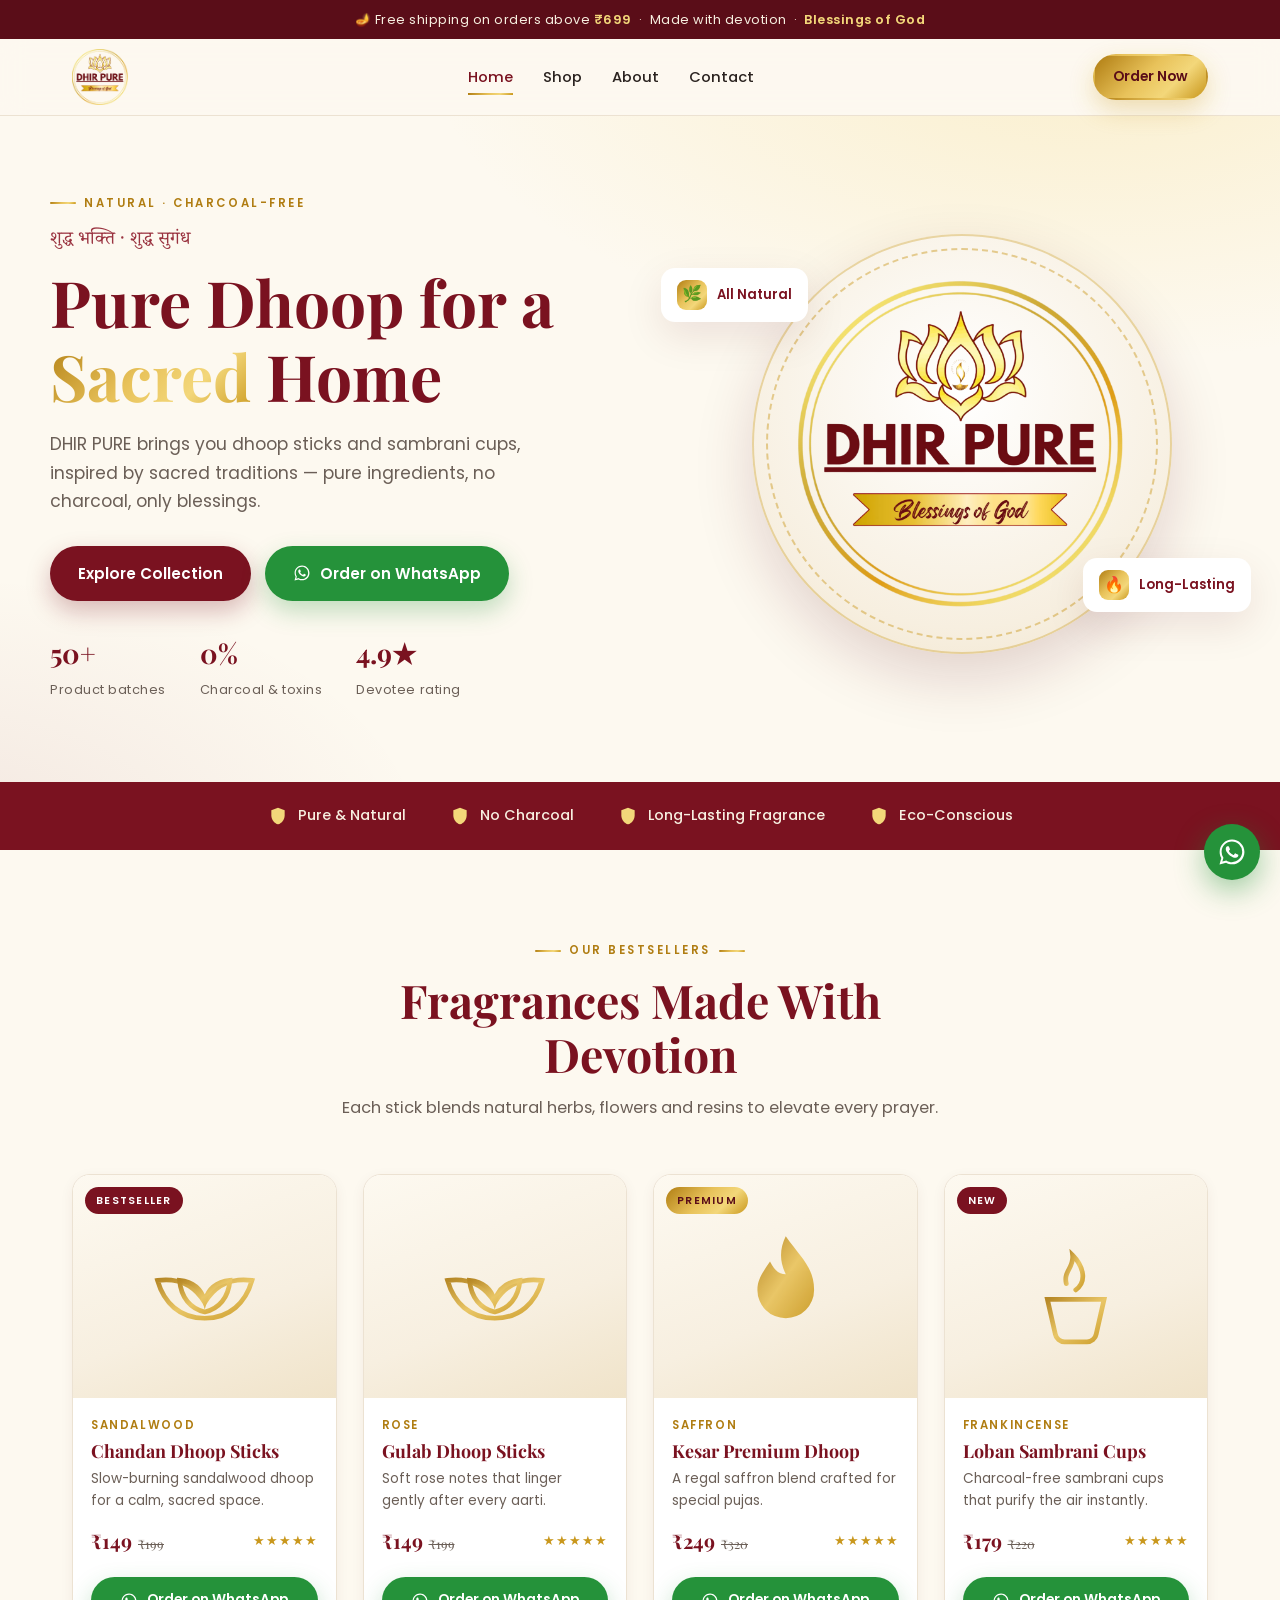
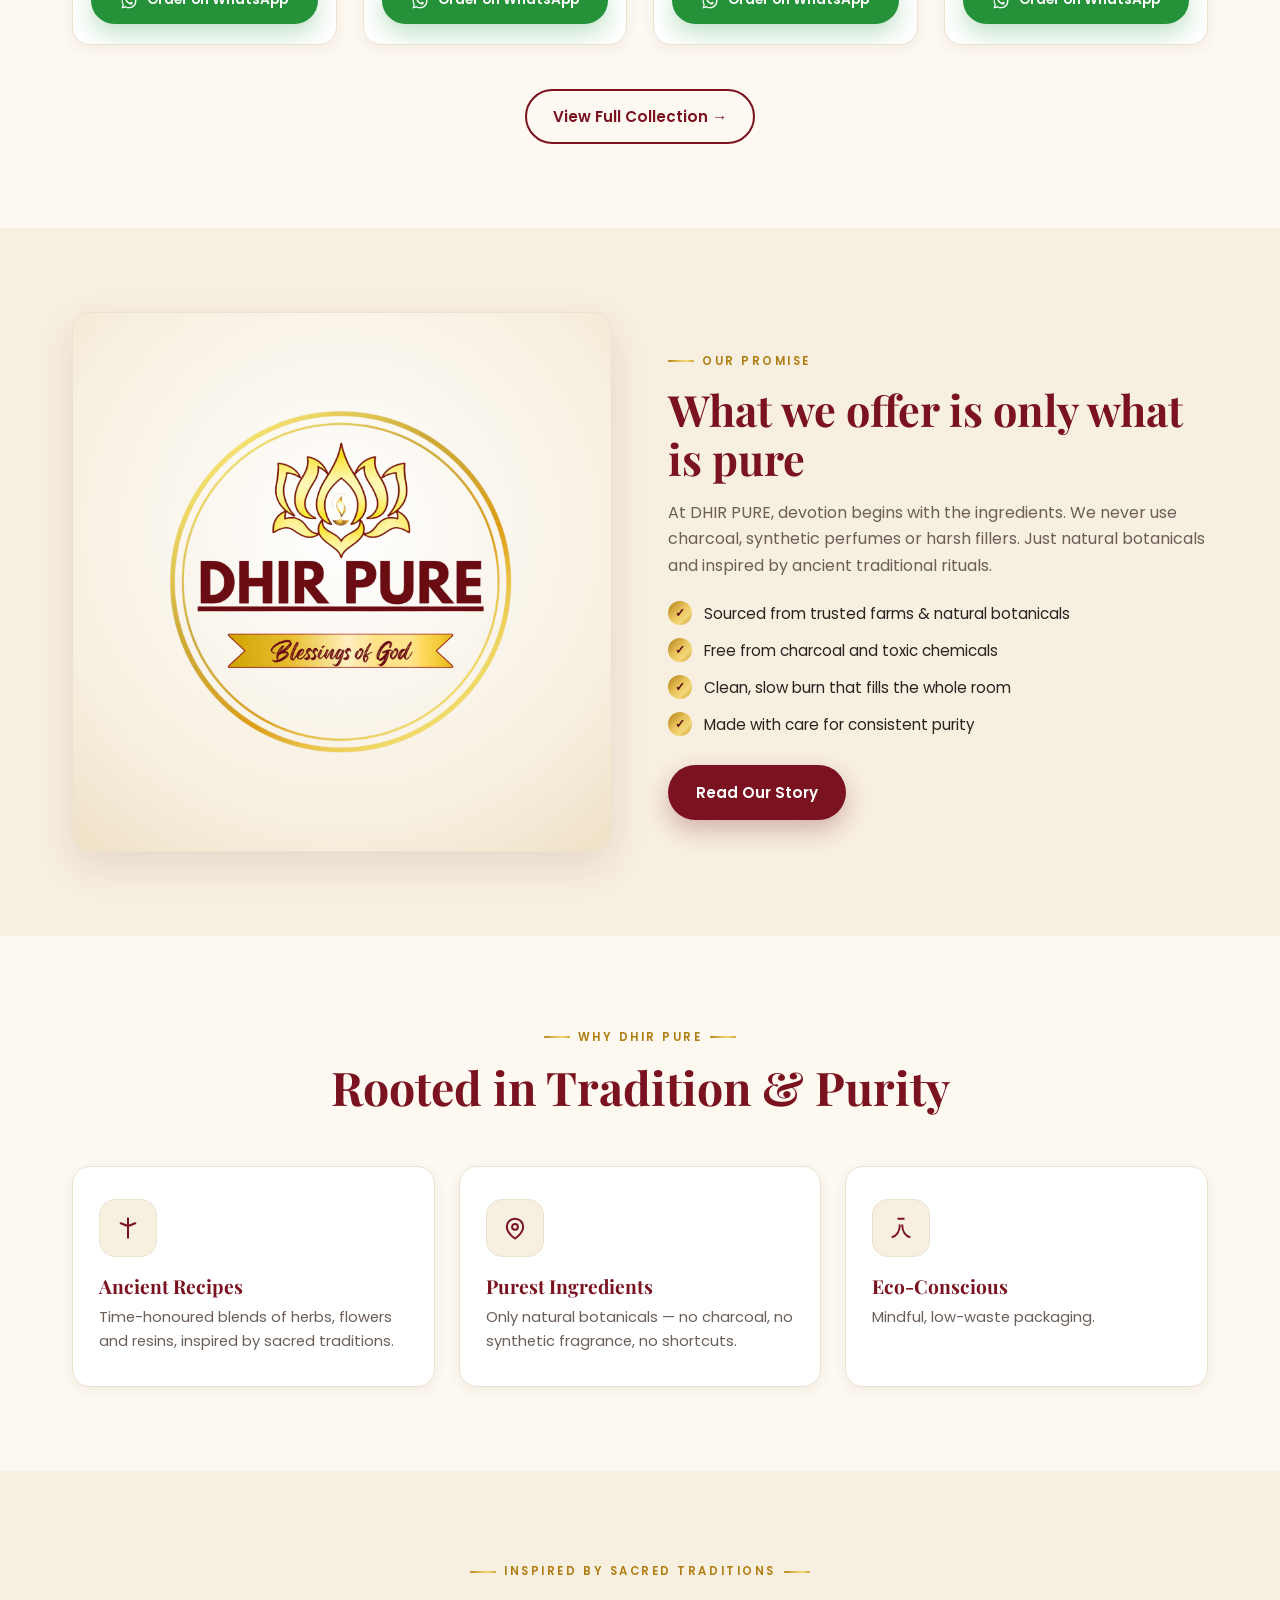
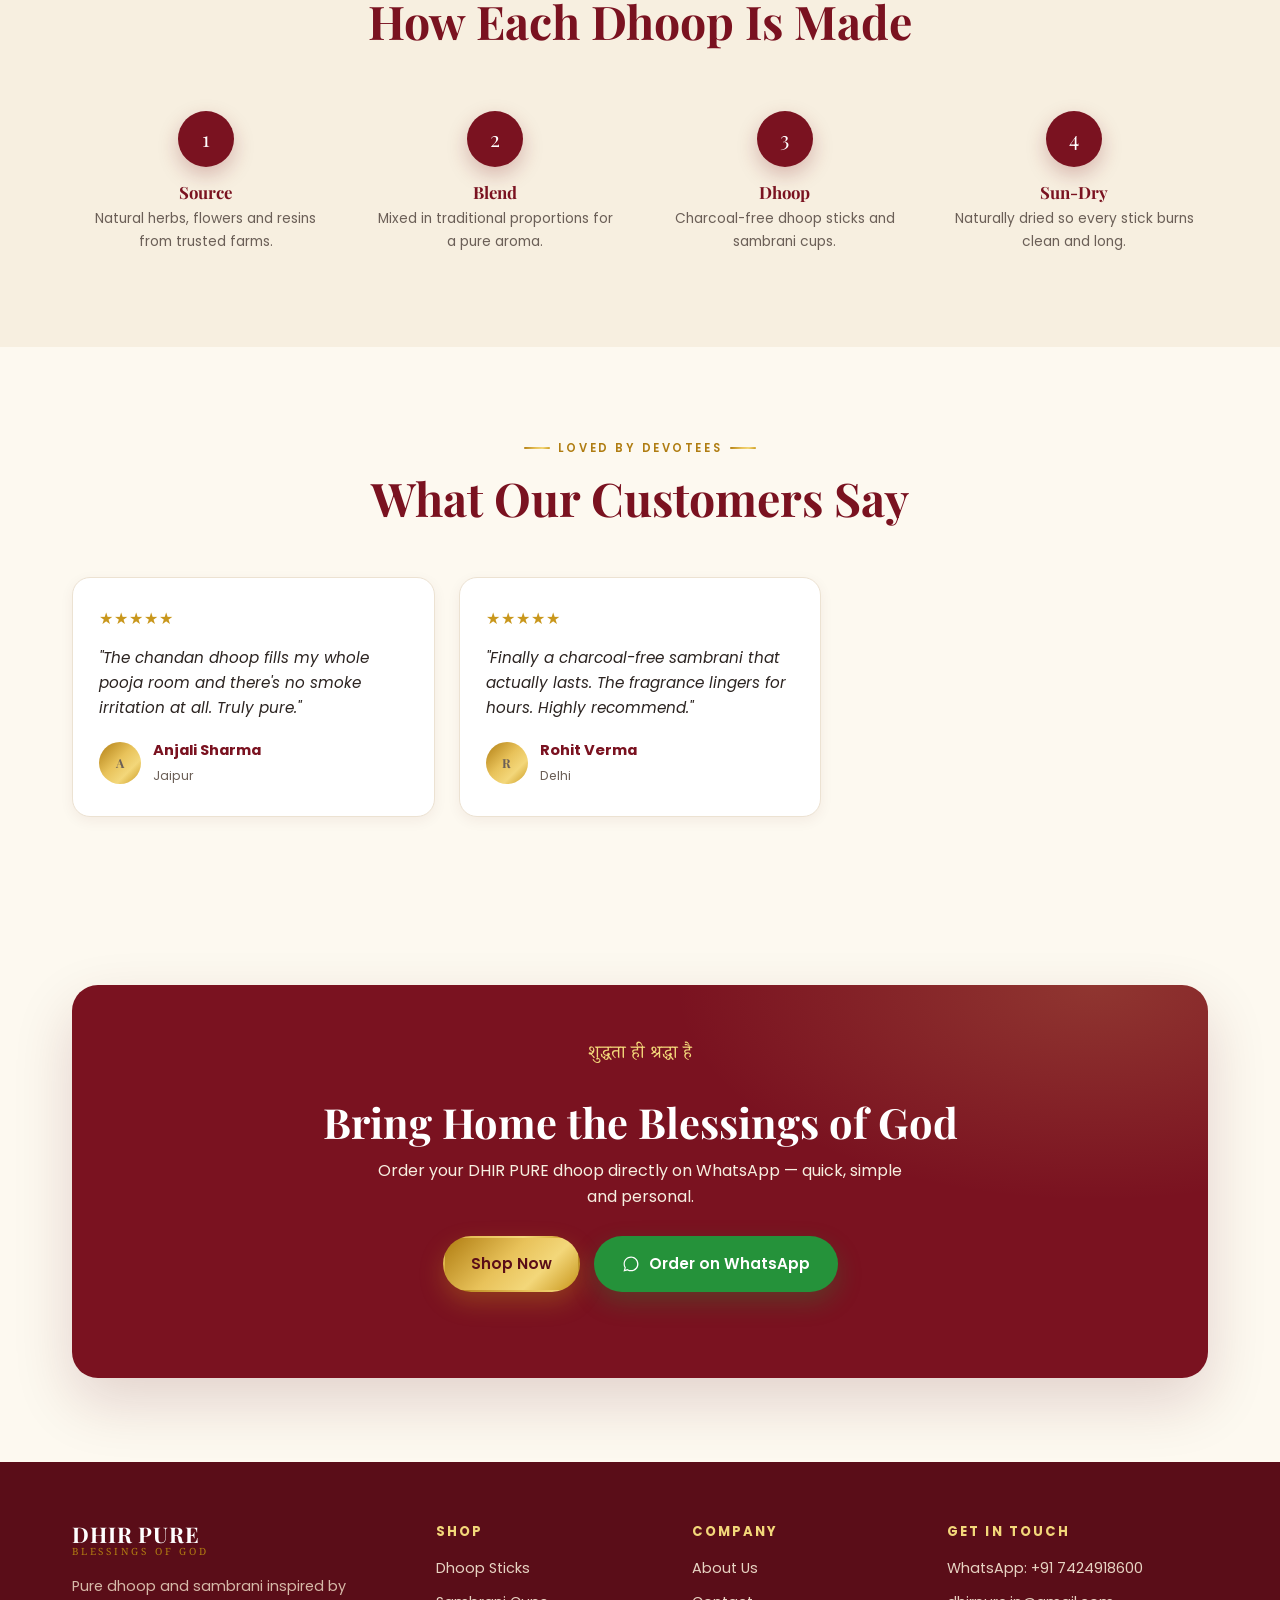
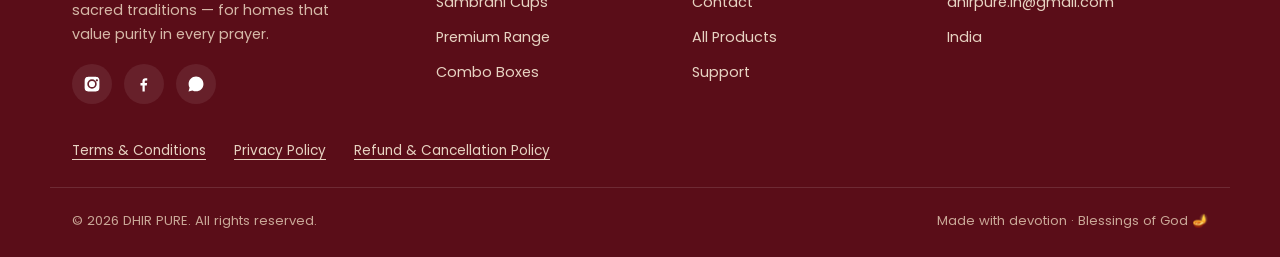
==== index.html @ 8e321389 "Update index.html" ====
<!DOCTYPE html>
<html lang="en">
<head>
  <meta charset="UTF-8" />
  <meta name="viewport" content="width=device-width, initial-scale=1.0" />
  <title>DHIR PURE — Pure Dhoop & Sambrani | Blessings of God</title>
  <meta name="description" content="DHIR PURE offers 100% natural, charcoal-free dhoop sticks and sambrani cups. Inspired by tradition for a pure, sacred fragrance. Blessings of God." />
  <meta property="og:title" content="DHIR PURE — Blessings of God" />
  <meta property="og:description" content="Pure dhoop & sambrani, inspired by tradition." />
  <meta property="og:type" content="website" />
  <link rel="icon" href="assets/logo.png" />
  <link rel="preconnect" href="https://fonts.googleapis.com" />
  <link rel="preconnect" href="https://fonts.gstatic.com" crossorigin />
  <link href="https://fonts.googleapis.com/css2?family=Playfair+Display:wght@500;600;700&family=Poppins:wght@300;400;500;600&family=Noto+Serif+Devanagari:wght@500;600&display=swap" rel="stylesheet" />
  <link rel="stylesheet" href="styles.css" />
</head>
<body>

  <!-- Announcement -->
  <div class="topbar">🪔 Free shipping on orders above <strong>₹699</strong> &nbsp;·&nbsp; Made with devotion &nbsp;·&nbsp; <strong>Blessings of God</strong></div>

  <!-- Header -->
  <header class="header">
    <div class="container nav">
      <a class="brand" href="index.html" aria-label="DHIR PURE home">
        <img class="brand-logo" src="assets/logo.png" alt="DHIR PURE — Blessings of God" />
      </a>
      <nav class="nav-links" aria-label="Primary">
        <a href="index.html" class="active">Home</a>
        <a href="shop.html">Shop</a>
        <a href="about.html">About</a>
        <a href="contact.html">Contact</a>
      </nav>
      <div class="nav-cta">
        <a class="btn btn-gold btn-sm btn-text" data-wa="Namaste DHIR PURE 🙏, I'd like to place an order.">Order Now</a>
        <button class="nav-toggle" aria-label="Menu"><span></span><span></span><span></span></button>
      </div>
    </div>
  </header>

  <!-- Hero -->
  <section class="hero">
    <div class="container hero-grid">
      <div class="hero-copy">
        <span class="eyebrow">Natural · Charcoal-Free</span>
        <p class="hero-sanskrit">शुद्ध भक्ति · शुद्ध सुगंध</p>
        <h1>Pure Dhoop for a <span class="gold">Sacred</span> Home</h1>
        <p class="lead">DHIR PURE brings you dhoop sticks and sambrani cups, inspired by sacred traditions — pure ingredients, no charcoal, only blessings.</p>
        <div class="hero-actions">
          <a class="btn btn-primary" href="shop.html">Explore Collection</a>
          <a class="btn btn-wa" data-wa="Namaste DHIR PURE 🙏, I'd like to place an order.">
            <svg class="wa-ico" viewBox="0 0 24 24"><path d="M12.04 2C6.58 2 2.13 6.45 2.13 11.91c0 1.75.46 3.45 1.32 4.95L2 22l5.25-1.38c1.45.79 3.08 1.21 4.79 1.21 5.46 0 9.91-4.45 9.91-9.91C21.95 6.45 17.5 2 12.04 2zm0 18.13c-1.52 0-3.01-.41-4.3-1.18l-.31-.18-3.12.82.83-3.04-.2-.31a8.2 8.2 0 0 1-1.26-4.36c0-4.54 3.7-8.23 8.25-8.23 2.2 0 4.27.86 5.82 2.42a8.18 8.18 0 0 1 2.41 5.82c0 4.54-3.7 8.24-8.24 8.24zm4.52-6.16c-.25-.12-1.47-.72-1.69-.81-.23-.08-.39-.12-.56.12-.16.25-.64.81-.78.97-.14.17-.29.19-.54.06-.25-.12-1.05-.39-1.99-1.23-.74-.66-1.23-1.47-1.38-1.72-.14-.25-.02-.38.11-.5.11-.11.25-.29.37-.43.12-.14.16-.25.25-.41.08-.17.04-.31-.02-.43-.06-.12-.56-1.34-.76-1.84-.2-.48-.41-.42-.56-.43h-.48c-.17 0-.43.06-.66.31-.23.25-.86.85-.86 2.07 0 1.22.89 2.4 1.01 2.57.12.17 1.75 2.67 4.23 3.74.59.26 1.05.41 1.41.52.59.19 1.13.16 1.56.1.48-.07 1.47-.6 1.68-1.18.21-.58.21-1.07.14-1.18-.06-.1-.22-.16-.47-.28z"/></svg>
            Order on WhatsApp
          </a>
        </div>
        <div class="hero-stats">
          <div class="stat"><b>50+</b><span>Product batches</span></div>
          <div class="stat"><b>0%</b><span>Charcoal &amp; toxins</span></div>
          <div class="stat"><b>4.9★</b><span>Devotee rating</span></div>
        </div>
      </div>
      <div class="hero-art">
        <div class="hero-medallion">
          <img src="assets/logo.png" alt="DHIR PURE logo" onerror="this.style.display='none'" />
        </div>
        <div class="hero-badge b1"><span class="dot">🌿</span> All Natural</div>
        <div class="hero-badge b2"><span class="dot">🔥</span> Long-Lasting</div>
      </div>
    </div>
  </section>

  <!-- Trust strip -->
  <div class="trust">
    <div class="container">
      <div class="item"><svg viewBox="0 0 24 24"><path d="M12 2 4 5v6c0 5 3.4 9.7 8 11 4.6-1.3 8-6 8-11V5l-8-3z"/></svg> Pure &amp; Natural</div>
      <div class="item"><svg viewBox="0 0 24 24"><path d="M12 2 4 5v6c0 5 3.4 9.7 8 11 4.6-1.3 8-6 8-11V5l-8-3z"/></svg> No Charcoal</div>
      <div class="item"><svg viewBox="0 0 24 24"><path d="M12 2 4 5v6c0 5 3.4 9.7 8 11 4.6-1.3 8-6 8-11V5l-8-3z"/></svg> Long-Lasting Fragrance</div>
      <div class="item"><svg viewBox="0 0 24 24"><path d="M12 2 4 5v6c0 5 3.4 9.7 8 11 4.6-1.3 8-6 8-11V5l-8-3z"/></svg> Eco-Conscious</div>
    </div>
  </div>

  <!-- Featured products -->
  <section class="section">
    <div class="container">
      <div class="section-head reveal">
        <span class="eyebrow center" style="display:inline-flex">Our Bestsellers</span>
        <h2>Fragrances Made With Devotion</h2>
        <p>Each stick blends natural herbs, flowers and resins to elevate every prayer.</p>
      </div>
      <div class="product-grid" id="featured-grid"><!-- rendered by script.js --></div>
      <div style="text-align:center; margin-top:44px" class="reveal">
        <a class="btn btn-outline" href="shop.html">View Full Collection →</a>
      </div>
    </div>
  </section>

  <!-- Story split -->
  <section class="section" style="background:var(--cream-2)">
    <div class="container split">
      <div class="split-art reveal">
        <img src="assets/logo.png" alt="DHIR PURE" onerror="this.style.display='none'" />
      </div>
      <div class="split-copy reveal">
        <span class="eyebrow">Our Promise</span>
        <h2>What we offer is only what is pure</h2>
        <p>At DHIR PURE, devotion begins with the ingredients. We never use charcoal, synthetic perfumes or harsh fillers. Just natural botanicals and inspired by ancient traditional rituals.</p>
        <ul class="tick-list">
          <li><span class="tk">✓</span> Sourced from trusted farms &amp; natural botanicals</li>
          <li><span class="tk">✓</span> Free from charcoal and toxic chemicals</li>
          <li><span class="tk">✓</span> Clean, slow burn that fills the whole room</li>
          <li><span class="tk">✓</span> Made with care for consistent purity</li>
        </ul>
        <a class="btn btn-primary" href="about.html">Read Our Story</a>
      </div>
    </div>
  </section>

  <!-- Values -->
  <section class="section">
    <div class="container">
      <div class="section-head reveal">
        <span class="eyebrow center" style="display:inline-flex">Why DHIR PURE</span>
        <h2>Rooted in Tradition &amp; Purity</h2>
      </div>
      <div class="values-grid">
        <div class="value-card reveal">
          <div class="value-ico"><svg viewBox="0 0 24 24"><path d="M12 3v18M5 8c3 0 4 2 7 2s4-2 7-2"/></svg></div>
          <h3>Ancient Recipes</h3>
          <p>Time-honoured blends of herbs, flowers and resins, inspired by sacred traditions.</p>
        </div>
        <div class="value-card reveal">
          <div class="value-ico"><svg viewBox="0 0 24 24"><path d="M12 21s-7-4.4-7-10a7 7 0 0 1 14 0c0 5.6-7 10-7 10z"/><circle cx="12" cy="11" r="2.5"/></svg></div>
          <h3>Purest Ingredients</h3>
          <p>Only natural botanicals — no charcoal, no synthetic fragrance, no shortcuts.</p>
        </div>
        <div class="value-card reveal">
          <div class="value-ico"><svg viewBox="0 0 24 24"><path d="M4 20c4-1 7-5 7-11M20 20c-4-1-7-5-7-11M9 4h6"/></svg></div>
          <h3>Eco-Conscious</h3>
          <p>Mindful, low-waste packaging.</p>
        </div>
      </div>
    </div>
  </section>

  <!-- Process steps -->
  <section class="section" style="background:var(--cream-2)">
    <div class="container">
      <div class="section-head reveal">
        <span class="eyebrow center" style="display:inline-flex">Inspired by Sacred Traditions</span>
        <h2>How Each Dhoop Is Made</h2>
      </div>
      <div class="steps">
        <div class="step reveal"><div class="num">1</div><h3>Source</h3><p>Natural herbs, flowers and resins from trusted farms.</p></div>
        <div class="step reveal"><div class="num">2</div><h3>Blend</h3><p>Mixed in traditional proportions for a pure aroma.</p></div>
        <div class="step reveal"><div class="num">3</div><h3>Dhoop</h3><p>Charcoal-free dhoop sticks and sambrani cups.</p></div>
        <div class="step reveal"><div class="num">4</div><h3>Sun-Dry</h3><p>Naturally dried so every stick burns clean and long.</p></div>
      </div>
    </div>
  </section>

  <!-- Testimonials -->
  <section class="section">
    <div class="container">
      <div class="section-head reveal">
        <span class="eyebrow center" style="display:inline-flex">Loved by Devotees</span>
        <h2>What Our Customers Say</h2>
      </div>
      <div class="testi-grid">
        <div class="testi reveal">
          <div class="stars">★★★★★</div>
          <p>"The chandan dhoop fills my whole pooja room and there's no smoke irritation at all. Truly pure."</p>
          <div class="who"><span class="av">A</span><div><b>Anjali Sharma</b><span>Jaipur</span></div></div>
        </div>
        <div class="testi reveal">
          <div class="stars">★★★★★</div>
          <p>"Finally a charcoal-free sambrani that actually lasts. The fragrance lingers for hours. Highly recommend."</p>
          <div class="who"><span class="av">R</span><div><b>Rohit Verma</b><span>Delhi</span></div></div>
        </div>
      </div>
    </div>
  </section>

  <!-- CTA band -->
  <section class="section">
    <div class="container">
      <div class="cta-band reveal">
        <p class="hero-sanskrit" style="color:var(--gold-light)">शुद्धता ही श्रद्धा है</p>
        <h2>Bring Home the Blessings of God</h2>
        <p>Order your DHIR PURE dhoop directly on WhatsApp — quick, simple and personal.</p>
        <div class="hero-actions">
          <a class="btn btn-gold" href="shop.html">Shop Now</a>
          <a class="btn btn-wa" data-wa="Namaste DHIR PURE 🙏, I'd like to place an order.">
            <svg class="wa-ico" viewBox="0 0 24 24"><path d="M12.04 2C6.58 2 2.13 6.45 2.13 11.91c0 1.75.46 3.45 1.32 4.95L2 22l5.25-1.38c1.45.79 3.08 1.21 4.79 1.21 5.46 0 9.91-4.45 9.91-9.91C21.95 6.45 17.5 2 12.04 2zm0 18.13c-1.52 0-3.01-.41-4.3-1.18l-.31-.18-3.12.82.83-3.04-.2-.31a8.2 8.2 0 0 1-1.26-4.36c0-4.54 3.7-8.23 8.25-8.23 2.2 0 4.27.86 5.82 2.42a8.18 8.18 0 0 1 2.41 5.82c0 4.54-3.7 8.24-8.24 8.24z"/></svg>
            Order on WhatsApp
          </a>
        </div>
      </div>
    </div>
  </section>

  <!-- Footer -->
  <footer class="footer">
    <div class="container footer-grid">
      <div class="footer-about">
        <div class="brand"><span class="brand-text"><b>DHIR PURE</b><span>Blessings of God</span></span></div>
        <p>Pure dhoop and sambrani inspired by sacred traditions — for homes that value purity in every prayer.</p>
        <div class="socials">
          <a href="#" aria-label="Instagram"><svg viewBox="0 0 24 24"><path d="M12 2.2c3.2 0 3.6 0 4.9.07 1.2.06 1.8.25 2.2.42.6.2 1 .5 1.4.9.4.4.7.8.9 1.4.17.4.36 1 .42 2.2.06 1.3.07 1.7.07 4.9s0 3.6-.07 4.9c-.06 1.2-.25 1.8-.42 2.2-.2.6-.5 1-.9 1.4-.4.4-.8.7-1.4.9-.4.17-1 .36-2.2.42-1.3.06-1.7.07-4.9.07s-3.6 0-4.9-.07c-1.2-.06-1.8-.25-2.2-.42-.6-.2-1-.5-1.4-.9-.4-.4-.7-.8-.9-1.4-.17-.4-.36-1-.42-2.2C2.2 15.6 2.2 15.2 2.2 12s0-3.6.07-4.9c.06-1.2.25-1.8.42-2.2.2-.6.5-1 .9-1.4.4-.4.8-.7 1.4-.9.4-.17 1-.36 2.2-.42C8.4 2.2 8.8 2.2 12 2.2zm0 3.5a6.3 6.3 0 1 0 0 12.6 6.3 6.3 0 0 0 0-12.6zm0 10.4a4.1 4.1 0 1 1 0-8.2 4.1 4.1 0 0 1 0 8.2zm6.5-10.6a1.5 1.5 0 1 0 0 3 1.5 1.5 0 0 0 0-3z"/></svg></a>
          <a href="#" aria-label="Facebook"><svg viewBox="0 0 24 24"><path d="M13 22v-8h2.7l.4-3.2H13V8.7c0-.9.3-1.5 1.6-1.5h1.7V4.3c-.3 0-1.3-.1-2.4-.1-2.4 0-4 1.5-4 4.1v2.3H7.3V14H10v8h3z"/></svg></a>
          <a data-wa="Namaste DHIR PURE 🙏" aria-label="WhatsApp"><svg viewBox="0 0 24 24"><path d="M12.04 2C6.58 2 2.13 6.45 2.13 11.91c0 1.75.46 3.45 1.32 4.95L2 22l5.25-1.38c1.45.79 3.08 1.21 4.79 1.21 5.46 0 9.91-4.45 9.91-9.91C21.95 6.45 17.5 2 12.04 2z"/></svg></a>
        </div>
      </div>
      <div>
        <h4>Shop</h4>
        <div class="footer-links">
          <a href="shop.html">Dhoop Sticks</a>
          <a href="shop.html">Sambrani Cups</a>
          <a href="shop.html">Premium Range</a>
          <a href="shop.html">Combo Boxes</a>
        </div>
      </div>
      <div>
        <h4>Company</h4>
        <div class="footer-links">
          <a href="about.html">About Us</a>
          <a href="contact.html">Contact</a>
          <a href="shop.html">All Products</a>
          <a data-wa="Namaste DHIR PURE 🙏, I have a question.">Support</a>
        </div>
      </div>
      <div>
        <h4>Get in Touch</h4>
        <div class="footer-links">
          <a data-wa="Namaste DHIR PURE 🙏">WhatsApp: +91 7424918600</a>
          <a href="mailto:dhirpure.in@gmail.com">dhirpure.in@gmail.com</a>
          <a href="contact.html">India</a>
        </div>
      </div>
    </div>
    <nav class="container footer-policies" aria-label="Policies">
      <a href="terms-and-conditions.html">Terms &amp; Conditions</a>
      <a href="privacy-policy.html">Privacy Policy</a>
      <a href="refund-and-cancellation-policy.html">Refund &amp; Cancellation Policy</a>
    </nav>
    <div class="container footer-bottom">
      <span>© <span id="year">2026</span> DHIR PURE. All rights reserved.</span>
      <span>Made with devotion · Blessings of God 🪔</span>
    </div>
  </footer>

  <!-- Floating WhatsApp -->
  <a class="wa-float" data-wa="Namaste DHIR PURE 🙏, I'd like to place an order." aria-label="Chat on WhatsApp">
    <svg viewBox="0 0 24 24"><path d="M12.04 2C6.58 2 2.13 6.45 2.13 11.91c0 1.75.46 3.45 1.32 4.95L2 22l5.25-1.38c1.45.79 3.08 1.21 4.79 1.21 5.46 0 9.91-4.45 9.91-9.91C21.95 6.45 17.5 2 12.04 2zm0 18.13c-1.52 0-3.01-.41-4.3-1.18l-.31-.18-3.12.82.83-3.04-.2-.31a8.2 8.2 0 0 1-1.26-4.36c0-4.54 3.7-8.23 8.25-8.23 2.2 0 4.27.86 5.82 2.42a8.18 8.18 0 0 1 2.41 5.82c0 4.54-3.7 8.24-8.24 8.24zm4.52-6.16c-.25-.12-1.47-.72-1.69-.81-.23-.08-.39-.12-.56.12-.16.25-.64.81-.78.97-.14.17-.29.19-.54.06-.25-.12-1.05-.39-1.99-1.23-.74-.66-1.23-1.47-1.38-1.72-.14-.25-.02-.38.11-.5.11-.11.25-.29.37-.43.12-.14.16-.25.25-.41.08-.17.04-.31-.02-.43-.06-.12-.56-1.34-.76-1.84-.2-.48-.41-.42-.56-.43h-.48c-.17 0-.43.06-.66.31-.23.25-.86.85-.86 2.07 0 1.22.89 2.4 1.01 2.57.12.17 1.75 2.67 4.23 3.74.59.26 1.05.41 1.41.52.59.19 1.13.16 1.56.1.48-.07 1.47-.6 1.68-1.18.21-.58.21-1.07.14-1.18-.06-.1-.22-.16-.47-.28z"/></svg>
  </a>

  <script src="script.js"></script>
</body>
</html>
---- styles.css ----
/* =========================================================
   DHIR PURE — Blessings of God
   Brand palette: Maroon · White/Cream · Golden
   ========================================================= */

:root {
  /* Brand colors */
  --maroon: #7a1220;
  --maroon-dark: #5a0d18;
  --maroon-soft: #9a3340;
  --gold: #c9971c;
  --gold-light: #f3d77a;
  --gold-deep: #b07d12;

  /* Neutrals */
  --cream: #fdf9f0;
  --cream-2: #f7efe0;
  --white: #ffffff;
  --ink: #2b2320;
  --ink-soft: #6b5f57;
  --line: #ece2d2;

  /* Effects */
  --gold-gradient: linear-gradient(135deg, #b07d12 0%, #e8c25a 45%, #f3d77a 70%, #c9971c 100%);
  --shadow-sm: 0 4px 14px rgba(90, 13, 24, 0.06);
  --shadow-md: 0 14px 40px rgba(90, 13, 24, 0.10);
  --shadow-lg: 0 24px 60px rgba(90, 13, 24, 0.16);
  --radius: 18px;
  --radius-sm: 12px;

  --maxw: 1180px;
  --font-head: "Playfair Display", Georgia, serif;
  --font-body: "Poppins", "Segoe UI", sans-serif;
  --font-deva: "Noto Serif Devanagari", serif;
}

/* ---------- Reset ---------- */
*, *::before, *::after { box-sizing: border-box; margin: 0; padding: 0; }
html { scroll-behavior: smooth; -webkit-text-size-adjust: 100%; }
body {
  font-family: var(--font-body);
  color: var(--ink);
  background: var(--cream);
  line-height: 1.65;
  font-size: 16px;
  overflow-x: hidden;
}
img { max-width: 100%; display: block; }
a { color: inherit; text-decoration: none; }
ul { list-style: none; }
h1, h2, h3, h4 { font-family: var(--font-head); color: var(--maroon); line-height: 1.15; font-weight: 700; }

.container { width: 100%; max-width: var(--maxw); margin: 0 auto; padding: 0 22px; }

/* ---------- Reusable ---------- */
.eyebrow {
  display: inline-flex; align-items: center; gap: 8px;
  font-family: var(--font-body);
  font-size: 0.72rem; letter-spacing: 0.22em; text-transform: uppercase;
  color: var(--gold-deep); font-weight: 600; margin-bottom: 14px;
}
.eyebrow::before, .eyebrow.center::after {
  content: ""; width: 26px; height: 2px; background: var(--gold-gradient); border-radius: 2px;
}
.section { padding: 84px 0; }
.section-head { max-width: 640px; margin: 0 auto 52px; text-align: center; }
.section-head h2 { font-size: clamp(1.9rem, 4vw, 2.9rem); margin-bottom: 14px; }
.section-head p { color: var(--ink-soft); font-size: 1.02rem; }
.deva { font-family: var(--font-deva); color: var(--maroon-soft); }

.btn {
  display: inline-flex; align-items: center; justify-content: center; gap: 9px;
  font-family: var(--font-body); font-weight: 600; font-size: 0.95rem;
  padding: 13px 26px; border-radius: 50px; cursor: pointer; border: 2px solid transparent;
  transition: transform .25s ease, box-shadow .25s ease, background .25s ease, color .25s ease;
  white-space: nowrap;
}
.btn:active { transform: translateY(1px); }
.btn-primary { background: var(--maroon); color: #fff; box-shadow: 0 10px 24px rgba(122,18,32,.28); }
.btn-primary:hover { background: var(--maroon-dark); transform: translateY(-2px); box-shadow: 0 16px 34px rgba(122,18,32,.34); }
.btn-gold { background: var(--gold-gradient); color: var(--maroon-dark); box-shadow: 0 10px 24px rgba(201,151,28,.30); }
.btn-gold:hover { transform: translateY(-2px); box-shadow: 0 16px 34px rgba(201,151,28,.40); }
.btn-outline { background: transparent; color: var(--maroon); border-color: var(--maroon); }
.btn-outline:hover { background: var(--maroon); color: #fff; transform: translateY(-2px); }
.btn-wa { background: #25923a; color: #fff; box-shadow: 0 10px 24px rgba(37,146,58,.28); }
.btn-wa:hover { background: #1f7d31; transform: translateY(-2px); }
.btn-sm { padding: 10px 18px; font-size: .86rem; }

/* WhatsApp glyph */
.wa-ico { width: 18px; height: 18px; fill: currentColor; flex: none; }

/* ---------- Announcement bar ---------- */
.topbar {
  background: var(--maroon-dark); color: var(--cream-2);
  font-size: 0.8rem; letter-spacing: .04em; text-align: center; padding: 9px 16px;
}
.topbar strong { color: var(--gold-light); font-weight: 600; }

/* ---------- Header ---------- */
.header {
  position: sticky; top: 0; z-index: 50;
  background: rgba(253, 249, 240, 0.86); backdrop-filter: blur(12px);
  border-bottom: 1px solid var(--line);
}
.nav { display: flex; align-items: center; justify-content: space-between; height: 76px; gap: 18px; }
.brand { display: flex; align-items: center; gap: 12px; }
.brand-logo { height: 56px; width: auto; }
.brand-text { display: flex; flex-direction: column; line-height: 1; }
.brand-text b { font-family: var(--font-head); font-size: 1.35rem; letter-spacing: .04em; color: var(--maroon); }
.brand-text span { font-family: var(--font-deva); font-size: .62rem; letter-spacing: .28em; text-transform: uppercase; color: var(--gold-deep); margin-top: 4px; }

.nav-links { display: flex; align-items: center; gap: 30px; }
.nav-links a {
  font-size: 0.92rem; font-weight: 500; color: var(--ink); position: relative; padding: 4px 0;
}
.nav-links a::after {
  content: ""; position: absolute; left: 0; bottom: -2px; width: 0; height: 2px;
  background: var(--gold-gradient); transition: width .28s ease;
}
.nav-links a:hover, .nav-links a.active { color: var(--maroon); }
.nav-links a:hover::after, .nav-links a.active::after { width: 100%; }

.nav-cta { display: flex; align-items: center; gap: 12px; }
.nav-toggle { display: none; background: none; border: none; cursor: pointer; padding: 6px; }
.nav-toggle span { display: block; width: 24px; height: 2px; background: var(--maroon); margin: 5px 0; transition: .3s; border-radius: 2px; }
.nav-toggle.open span:nth-child(1) { transform: translateY(7px) rotate(45deg); }
.nav-toggle.open span:nth-child(2) { opacity: 0; }
.nav-toggle.open span:nth-child(3) { transform: translateY(-7px) rotate(-45deg); }

/* ---------- Hero ---------- */
.hero {
  position: relative; overflow: hidden;
  background:
    radial-gradient(1100px 520px at 85% -10%, rgba(243,215,122,.30), transparent 60%),
    radial-gradient(900px 500px at -5% 110%, rgba(122,18,32,.08), transparent 55%),
    var(--cream);
}
.hero-grid {
  display: grid; grid-template-columns: 1.05fr 0.95fr; gap: 50px; align-items: center;
  padding: 70px 0 80px;
}
.hero-copy h1 { font-size: clamp(2.4rem, 5.4vw, 4rem); margin-bottom: 18px; }
.hero-copy h1 .gold { background: var(--gold-gradient); -webkit-background-clip: text; background-clip: text; color: transparent; }
.hero-sanskrit { font-family: var(--font-deva); font-size: 1.15rem; color: var(--maroon-soft); margin-bottom: 8px; }
.hero-copy p.lead { font-size: 1.08rem; color: var(--ink-soft); max-width: 520px; margin: 8px 0 30px; }
.hero-actions { display: flex; flex-wrap: wrap; gap: 14px; margin-bottom: 30px; }
.hero-stats { display: flex; gap: 34px; flex-wrap: wrap; }
.hero-stats .stat b { font-family: var(--font-head); font-size: 1.7rem; color: var(--maroon); display: block; }
.hero-stats .stat span { font-size: .8rem; color: var(--ink-soft); letter-spacing: .04em; }

.hero-art { position: relative; display: grid; place-items: center; }
.hero-medallion {
  position: relative; width: min(420px, 100%); aspect-ratio: 1; border-radius: 50%;
  background: radial-gradient(circle at 50% 38%, #fff 0%, var(--cream-2) 70%, #f0e3c9 100%);
  box-shadow: var(--shadow-lg), inset 0 0 0 2px rgba(201,151,28,.35);
  display: grid; place-items: center;
  animation: floaty 6s ease-in-out infinite;
}
.hero-medallion::before {
  content: ""; position: absolute; inset: 14px; border-radius: 50%;
  border: 2px dashed rgba(201,151,28,.45);
}
.hero-medallion img { width: 78%; height: auto; }
@keyframes floaty { 0%,100% { transform: translateY(0); } 50% { transform: translateY(-14px); } }

.hero-badge {
  position: absolute; background: #fff; box-shadow: var(--shadow-md); border-radius: 14px;
  padding: 12px 16px; display: flex; align-items: center; gap: 10px; font-size: .82rem; font-weight: 600; color: var(--maroon);
}
.hero-badge .dot { width: 30px; height: 30px; border-radius: 9px; background: var(--gold-gradient); display: grid; place-items: center; font-size: 1rem; }
.hero-badge.b1 { top: 8%; left: -6%; animation: floaty 5s ease-in-out infinite; }
.hero-badge.b2 { bottom: 10%; right: -4%; animation: floaty 7s ease-in-out infinite; }

/* ---------- Marquee / trust strip ---------- */
.trust { background: var(--maroon); color: var(--cream-2); }
.trust .container { display: flex; flex-wrap: wrap; justify-content: center; gap: 14px 44px; padding: 22px; }
.trust .item { display: flex; align-items: center; gap: 10px; font-size: .9rem; font-weight: 500; }
.trust .item svg { width: 20px; height: 20px; fill: var(--gold-light); }

/* ---------- Product cards ---------- */
.product-grid { display: grid; grid-template-columns: repeat(4, 1fr); gap: 26px; }
.card {
  background: #fff; border-radius: var(--radius); overflow: hidden; box-shadow: var(--shadow-sm);
  border: 1px solid var(--line); transition: transform .3s ease, box-shadow .3s ease; display: flex; flex-direction: column;
}
.card:hover { transform: translateY(-7px); box-shadow: var(--shadow-md); }
.card-media {
  position: relative; aspect-ratio: 4/3.4; display: grid; place-items: center; overflow: hidden;
}
.card-media .motif { width: 60%; opacity: .9; }
.card-tag {
  position: absolute; top: 12px; left: 12px; background: var(--maroon); color: #fff;
  font-size: .66rem; letter-spacing: .12em; text-transform: uppercase; font-weight: 600;
  padding: 5px 11px; border-radius: 50px;
}
.card-tag.gold { background: var(--gold-gradient); color: var(--maroon-dark); }
.card-body { padding: 18px 18px 20px; display: flex; flex-direction: column; gap: 6px; flex: 1; }
.card-body .fragrance { font-size: .72rem; letter-spacing: .14em; text-transform: uppercase; color: var(--gold-deep); font-weight: 600; }
.card-body h3 { font-size: 1.12rem; color: var(--maroon); }
.card-body .desc { font-size: .85rem; color: var(--ink-soft); min-height: 38px; }
.card-meta { display: flex; align-items: center; justify-content: space-between; margin-top: 6px; }
.price { font-family: var(--font-head); font-size: 1.25rem; color: var(--maroon); font-weight: 700; }
.price small { font-size: .8rem; color: var(--ink-soft); text-decoration: line-through; font-weight: 400; margin-left: 6px; }
.stars { color: var(--gold); font-size: .8rem; letter-spacing: 1px; }
.card .btn { width: 100%; margin-top: 14px; }

/* ---------- Filters (shop) ---------- */
.filters { display: flex; flex-wrap: wrap; gap: 10px; justify-content: center; margin-bottom: 40px; }
.filter-btn {
  font-family: var(--font-body); font-weight: 500; font-size: .85rem; padding: 9px 18px;
  border-radius: 50px; border: 1.5px solid var(--line); background: #fff; color: var(--ink-soft); cursor: pointer; transition: .25s;
}
.filter-btn:hover { border-color: var(--gold); color: var(--maroon); }
.filter-btn.active { background: var(--maroon); border-color: var(--maroon); color: #fff; }

/* ---------- Values / Why us ---------- */
.values-grid { display: grid; grid-template-columns: repeat(3, 1fr); gap: 24px; }
.value-card {
  background: #fff; border: 1px solid var(--line); border-radius: var(--radius); padding: 32px 26px;
  box-shadow: var(--shadow-sm); transition: transform .3s ease;
}
.value-card:hover { transform: translateY(-6px); box-shadow: var(--shadow-md); }
.value-ico {
  width: 58px; height: 58px; border-radius: 16px; background: var(--cream-2);
  display: grid; place-items: center; margin-bottom: 18px; border: 1px solid var(--line);
}
.value-ico svg { width: 28px; height: 28px; fill: none; stroke: var(--maroon); stroke-width: 1.7; }
.value-card h3 { font-size: 1.2rem; margin-bottom: 8px; }
.value-card p { font-size: .92rem; color: var(--ink-soft); }

/* ---------- Split / story ---------- */
.split { display: grid; grid-template-columns: 1fr 1fr; gap: 56px; align-items: center; }
.split-art {
  border-radius: var(--radius); aspect-ratio: 1/1; background:
    radial-gradient(circle at 50% 40%, #fff, var(--cream-2) 70%, #efe1c6);
  box-shadow: var(--shadow-md); display: grid; place-items: center; border: 1px solid var(--line);
}
.split-art img { width: 64%; }
.split-copy h2 { font-size: clamp(1.8rem, 4vw, 2.7rem); margin-bottom: 16px; }
.split-copy p { color: var(--ink-soft); margin-bottom: 16px; }
.tick-list { display: grid; gap: 12px; margin: 22px 0 28px; }
.tick-list li { display: flex; gap: 12px; align-items: flex-start; font-size: .95rem; }
.tick-list .tk { flex: none; width: 24px; height: 24px; border-radius: 50%; background: var(--gold-gradient); color: var(--maroon-dark); display: grid; place-items: center; font-size: .75rem; font-weight: 700; }

/* ---------- Steps / process ---------- */
.steps { display: grid; grid-template-columns: repeat(4, 1fr); gap: 22px; }
.step { text-align: center; position: relative; padding: 10px; }
.step .num {
  width: 56px; height: 56px; margin: 0 auto 16px; border-radius: 50%; display: grid; place-items: center;
  font-family: var(--font-head); font-size: 1.3rem; color: #fff; background: var(--maroon);
  box-shadow: 0 8px 20px rgba(122,18,32,.25);
}
.step h3 { font-size: 1.05rem; margin-bottom: 6px; }
.step p { font-size: .86rem; color: var(--ink-soft); }

/* ---------- Testimonials ---------- */
.testi-grid { display: grid; grid-template-columns: repeat(3, 1fr); gap: 24px; }
.testi {
  background: #fff; border: 1px solid var(--line); border-radius: var(--radius); padding: 28px 26px; box-shadow: var(--shadow-sm);
}
.testi .stars { font-size: 1rem; margin-bottom: 12px; }
.testi p { font-size: .95rem; color: var(--ink); font-style: italic; margin-bottom: 18px; }
.testi .who { display: flex; align-items: center; gap: 12px; }
.testi .av { width: 42px; height: 42px; border-radius: 50%; background: var(--gold-gradient); color: var(--maroon-dark); display: grid; place-items: center; font-weight: 700; font-family: var(--font-head); }
.testi .who b { font-size: .92rem; color: var(--maroon); display: block; }
.testi .who span { font-size: .78rem; color: var(--ink-soft); }

/* ---------- CTA band ---------- */
.cta-band {
  background:
    radial-gradient(700px 360px at 90% 0%, rgba(243,215,122,.18), transparent 60%),
    var(--maroon);
  color: #fff; border-radius: 26px; padding: 56px 40px; text-align: center; box-shadow: var(--shadow-lg);
}
.cta-band h2 { color: #fff; font-size: clamp(1.7rem, 3.6vw, 2.6rem); margin-bottom: 12px; }
.cta-band p { color: var(--cream-2); max-width: 540px; margin: 0 auto 26px; }
.cta-band .hero-actions { justify-content: center; }

/* ---------- Page hero (inner pages) ---------- */
.page-hero {
  background:
    radial-gradient(800px 360px at 80% -20%, rgba(243,215,122,.28), transparent 60%),
    var(--cream-2);
  text-align: center; padding: 64px 0 60px; border-bottom: 1px solid var(--line);
}
.page-hero h1 { font-size: clamp(2.1rem, 5vw, 3.2rem); margin-bottom: 12px; }
.page-hero p { color: var(--ink-soft); max-width: 560px; margin: 0 auto; }
.crumbs { font-size: .8rem; color: var(--ink-soft); margin-bottom: 16px; letter-spacing: .04em; }
.crumbs a:hover { color: var(--maroon); }

/* ---------- Contact ---------- */
.contact-grid { display: grid; grid-template-columns: 1fr 1fr; gap: 44px; align-items: start; }
.contact-info { display: grid; gap: 18px; }
.info-card {
  display: flex; gap: 16px; align-items: flex-start; background: #fff; border: 1px solid var(--line);
  border-radius: var(--radius-sm); padding: 20px; box-shadow: var(--shadow-sm);
}
.info-card .ico { flex: none; width: 46px; height: 46px; border-radius: 12px; background: var(--cream-2); display: grid; place-items: center; }
.info-card .ico svg { width: 22px; height: 22px; fill: none; stroke: var(--maroon); stroke-width: 1.7; }
.info-card h4 { font-family: var(--font-head); color: var(--maroon); font-size: 1.05rem; margin-bottom: 3px; }
.info-card p, .info-card a { font-size: .9rem; color: var(--ink-soft); }
.info-card a:hover { color: var(--maroon); }

.form { background: #fff; border: 1px solid var(--line); border-radius: var(--radius); padding: 30px; box-shadow: var(--shadow-sm); }
.field { margin-bottom: 18px; }
.field label { display: block; font-size: .82rem; font-weight: 600; color: var(--maroon); margin-bottom: 7px; letter-spacing: .03em; }
.field input, .field textarea {
  width: 100%; font-family: var(--font-body); font-size: .95rem; padding: 12px 14px; border: 1.5px solid var(--line);
  border-radius: 11px; background: var(--cream); color: var(--ink); transition: border .2s;
}
.field input:focus, .field textarea:focus { outline: none; border-color: var(--gold); background: #fff; }
.field textarea { resize: vertical; min-height: 120px; }
.form .btn { width: 100%; }
.form-note { font-size: .8rem; color: var(--ink-soft); text-align: center; margin-top: 12px; }

/* ---------- FAQ ---------- */
.faq { max-width: 760px; margin: 0 auto; display: grid; gap: 14px; }
.faq-item { background: #fff; border: 1px solid var(--line); border-radius: var(--radius-sm); overflow: hidden; }
.faq-q { width: 100%; text-align: left; background: none; border: none; cursor: pointer; padding: 18px 22px; font-family: var(--font-body); font-weight: 600; font-size: .98rem; color: var(--maroon); display: flex; justify-content: space-between; align-items: center; gap: 14px; }
.faq-q .pm { flex: none; width: 24px; height: 24px; border-radius: 50%; background: var(--cream-2); display: grid; place-items: center; color: var(--maroon); font-size: 1.1rem; transition: .25s; }
.faq-item.open .faq-q .pm { background: var(--maroon); color: #fff; transform: rotate(45deg); }
.faq-a { max-height: 0; overflow: hidden; transition: max-height .3s ease; }
.faq-a p { padding: 0 22px 18px; color: var(--ink-soft); font-size: .92rem; }

/* ---------- Footer ---------- */
.footer { background: var(--maroon-dark); color: #e7d3c2; padding: 62px 0 26px; }
.footer-grid { display: grid; grid-template-columns: 1.5fr 1fr 1fr 1.2fr; gap: 38px; }
.footer .brand-text b { color: #fff; }
.footer-about p { font-size: .9rem; color: #d6b9a8; margin: 16px 0 18px; max-width: 280px; }
.footer h4 { color: var(--gold-light); font-family: var(--font-body); font-size: .82rem; letter-spacing: .16em; text-transform: uppercase; margin-bottom: 18px; }
.footer-links { display: grid; gap: 11px; }
.footer-links a { font-size: .9rem; color: #e7d3c2; transition: .2s; }
.footer-links a:hover { color: #fff; padding-left: 4px; }
.socials { display: flex; gap: 12px; margin-top: 6px; }
.socials a { width: 40px; height: 40px; border-radius: 50%; background: rgba(255,255,255,.08); display: grid; place-items: center; transition: .25s; }
.socials a:hover { background: var(--gold-gradient); }
.socials svg { width: 18px; height: 18px; fill: #fff; }
.footer-bottom { border-top: 1px solid rgba(255,255,255,.12); margin-top: 44px; padding-top: 22px; display: flex; flex-wrap: wrap; justify-content: space-between; gap: 10px; font-size: .82rem; color: #c9a797; }

/* ---------- Floating WhatsApp ---------- */
.wa-float {
  position: fixed; right: 20px; bottom: 20px; z-index: 60; width: 56px; height: 56px; border-radius: 50%;
  background: #25923a; display: grid; place-items: center; box-shadow: 0 10px 30px rgba(37,146,58,.45);
  transition: transform .25s; animation: pulse 2.4s infinite;
}
.wa-float:hover { transform: scale(1.08); }
.wa-float svg { width: 30px; height: 30px; fill: #fff; }
@keyframes pulse { 0% { box-shadow: 0 0 0 0 rgba(37,146,58,.5); } 70% { box-shadow: 0 0 0 16px rgba(37,146,58,0); } 100% { box-shadow: 0 0 0 0 rgba(37,146,58,0); } }

/* ---------- Reveal animation ---------- */
.reveal { opacity: 0; transform: translateY(26px); transition: opacity .6s ease, transform .6s ease; }
.reveal.in { opacity: 1; transform: none; }

/* ---------- Responsive ---------- */
@media (max-width: 980px) {
  .hero-grid { grid-template-columns: 1fr; gap: 36px; text-align: center; }
  .hero-actions, .hero-stats { justify-content: center; }
  .hero-copy p.lead { margin-left: auto; margin-right: auto; }
  .hero-art { order: -1; }
  .split { grid-template-columns: 1fr; gap: 32px; }
  .split-art { max-width: 420px; margin: 0 auto; order: -1; }
  .product-grid { grid-template-columns: repeat(2, 1fr); }
  .values-grid, .testi-grid, .steps { grid-template-columns: repeat(2, 1fr); }
  .contact-grid { grid-template-columns: 1fr; }
  .footer-grid { grid-template-columns: 1fr 1fr; }
}
@media (max-width: 720px) {
  .nav-links {
    position: fixed; inset: 76px 0 auto 0; flex-direction: column; gap: 0;
    background: var(--cream); border-bottom: 1px solid var(--line); padding: 8px 0;
    transform: translateY(-130%); transition: transform .35s ease; box-shadow: var(--shadow-md);
  }
  .nav-links.open { transform: translateY(0); }
  .nav-links a { width: 100%; padding: 14px 24px; }
  .nav-links a::after { display: none; }
  .nav-toggle { display: block; }
  .nav-cta .btn-text { display: none; }
  .section { padding: 60px 0; }
}
@media (max-width: 540px) {
  .product-grid, .values-grid, .testi-grid, .steps, .footer-grid { grid-template-columns: 1fr; }
  .cta-band { padding: 40px 22px; }
  .hero-badge { display: none; }
}

/* Customer policies */
.policy-content { max-width: 860px; }
.policy-content p { margin: 0 0 28px; line-height: 1.9; overflow-wrap: anywhere; }
.policy-content p:last-child { margin-bottom: 0; }
.policy-content a { color: var(--maroon); text-decoration: underline; text-underline-offset: 3px; }
.footer-policies { display: flex; flex-wrap: wrap; gap: 14px 28px; margin-top: 36px; }
.footer-policies a { color: #e7d3c2; font-size: .85rem; text-decoration: underline; text-underline-offset: 4px; }
.footer-policies a:hover { color: #fff; }
.footer-policies + .footer-bottom { margin-top: 24px; }
/* Reference-inspired policy pages: quiet reading surface and numbered sections. */
.policy-page { background: #fff; color: #303039; }
.policy-main { background: linear-gradient(160deg, #f0f3eb 0%, #f2eee3 100%); padding: 42px 24px 54px; }
.policy-document { max-width: 760px; margin: 0 auto; }
.policy-document h1 { font-family: var(--font-body); color: #292832; font-size: clamp(1.85rem, 4vw, 2.6rem); font-weight: 500; line-height: 1.3; text-align: center; margin: 0 0 32px; }
.policy-document h2 { font-family: var(--font-body); color: #303039; font-size: clamp(1.15rem, 2.6vw, 1.5rem); font-weight: 500; line-height: 1.4; margin: 0 0 16px; }
.policy-document p { font-size: .94rem; line-height: 1.9; color: #62625f; overflow-wrap: anywhere; margin: 0; }
.policy-document .policy-date { font-size: .85rem; margin-bottom: 18px; }
.policy-document section { margin-top: 28px; }
.policy-document strong { font-weight: 600; }
.policy-document a { text-decoration: underline; text-underline-offset: 3px; }
.policy-page .footer { background: #fff; color: #303039; padding-top: 42px; }
.policy-page .footer .brand-text b { color: var(--maroon); }
.policy-page .footer-about p,
.policy-page .footer-links a,
.policy-page .footer-policies a { color: #62625f; }
.policy-page .footer h4 { color: #303039; font-size: .88rem; text-transform: none; letter-spacing: .02em; font-weight: 600; }
.policy-page .footer-about p,
.policy-page .footer-links a { font-size: .82rem; }
.policy-page .socials a { background: var(--maroon); }
.policy-page .footer-policies { display: grid; gap: 9px; margin-top: 30px; }
.policy-page .footer-policies h4 { margin-bottom: 4px; }
.policy-page .footer-policies a { text-decoration: none; font-size: .82rem; width: fit-content; }
.policy-page .footer a:hover { color: var(--maroon); }
.policy-page .footer-bottom { border-color: #e8e5dc; color: #62625f; }
.policy-page a:focus-visible { outline: 2px solid var(--maroon); outline-offset: 4px; }
@media (max-width: 540px) {
  .policy-main { padding: 30px 24px 38px; }
  .policy-document h1 { margin-bottom: 26px; }
  .policy-document p { font-size: .88rem; line-height: 1.85; }
  .policy-document section { margin-top: 24px; }
  .policy-document h2 { margin-bottom: 12px; }
  .policy-page .footer-grid { grid-template-columns: 1fr 1fr; gap: 28px 20px; }
  .policy-page .footer-about { grid-column: 1 / -1; }
  .policy-page .footer-links a { overflow-wrap: anywhere; }
}
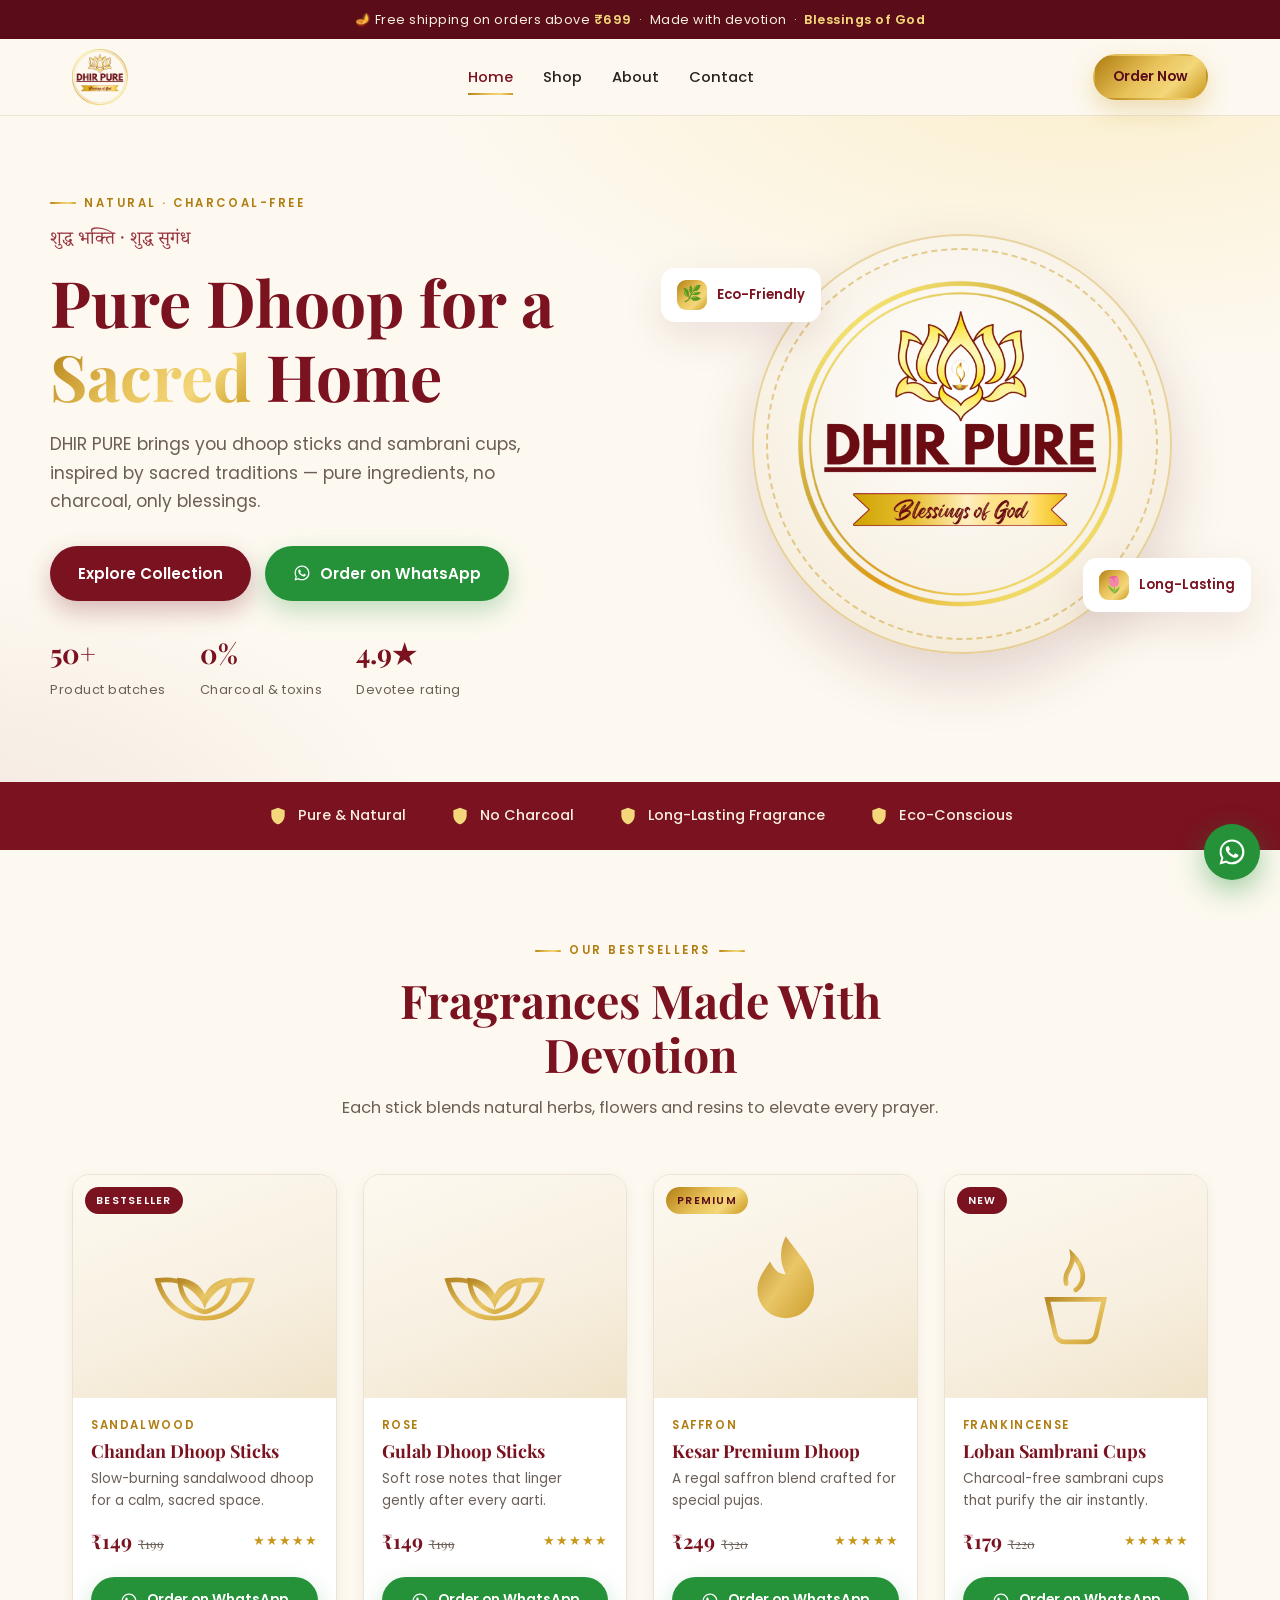
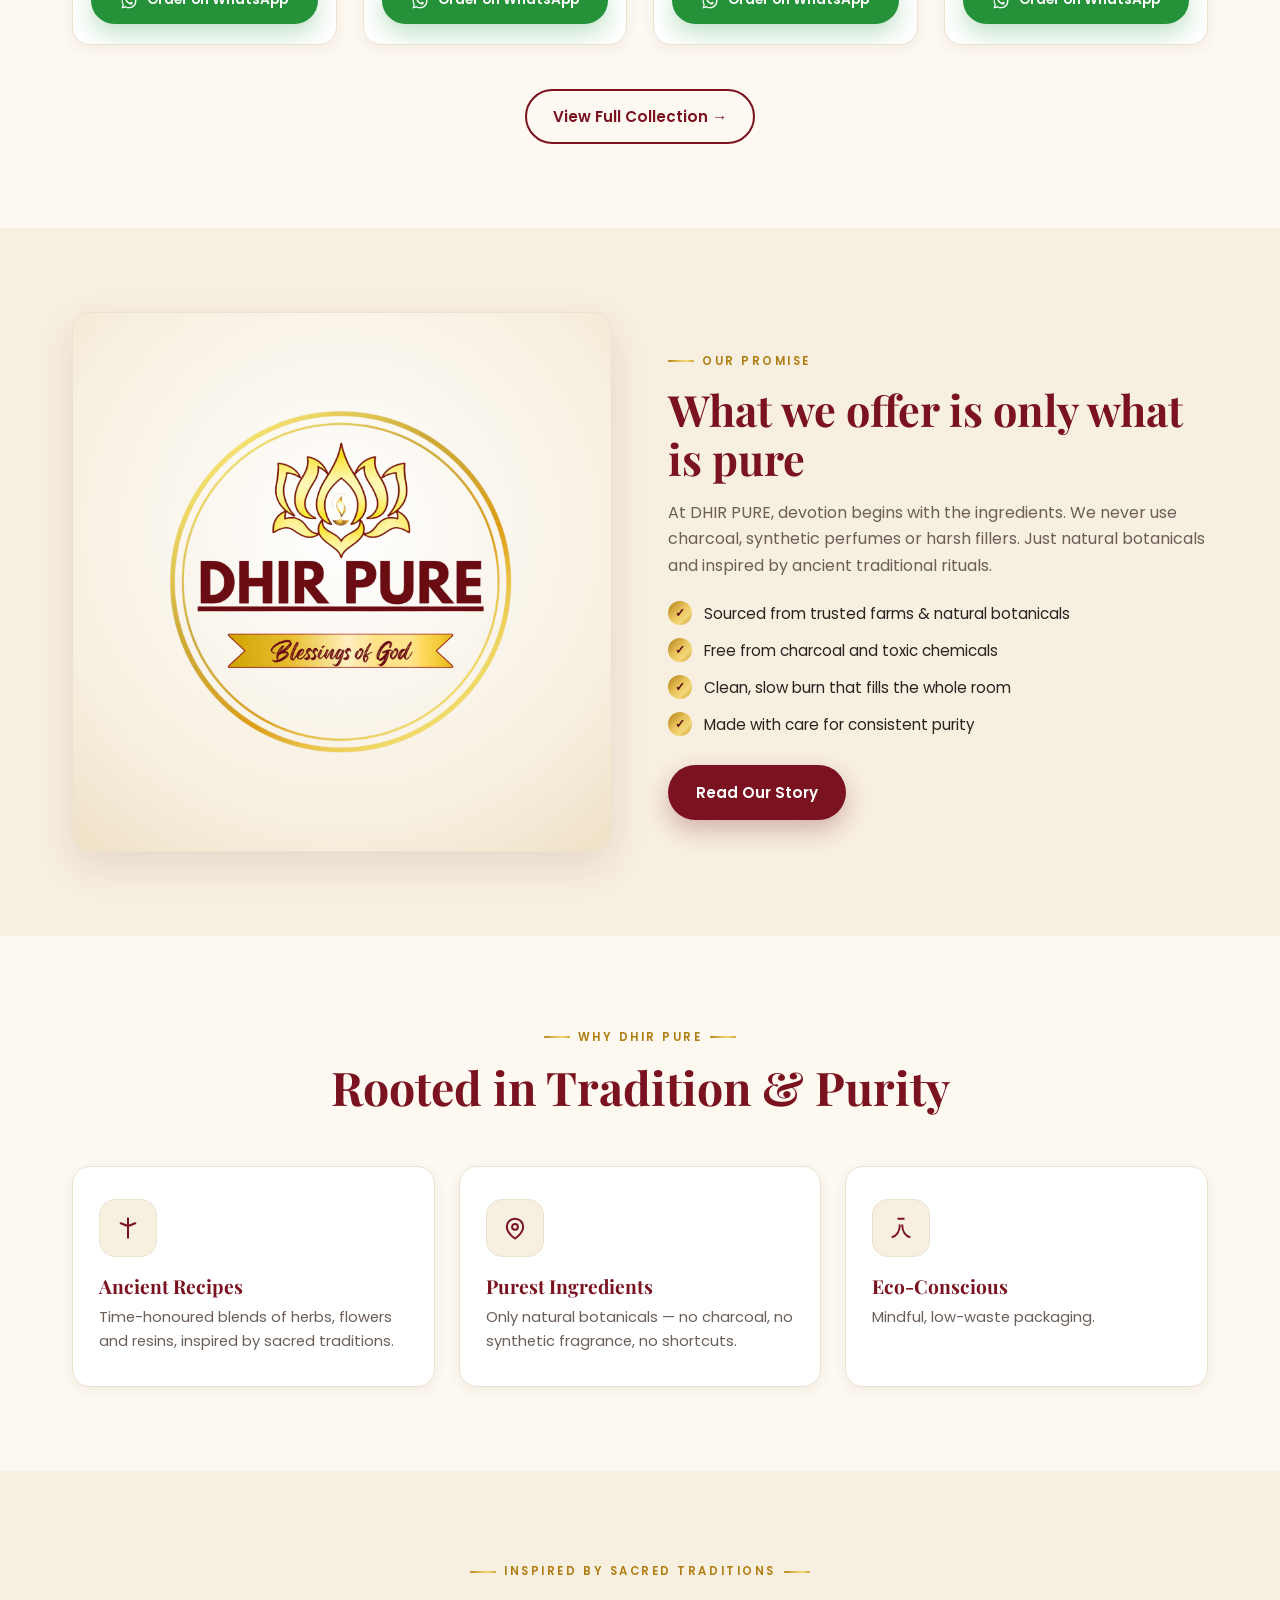
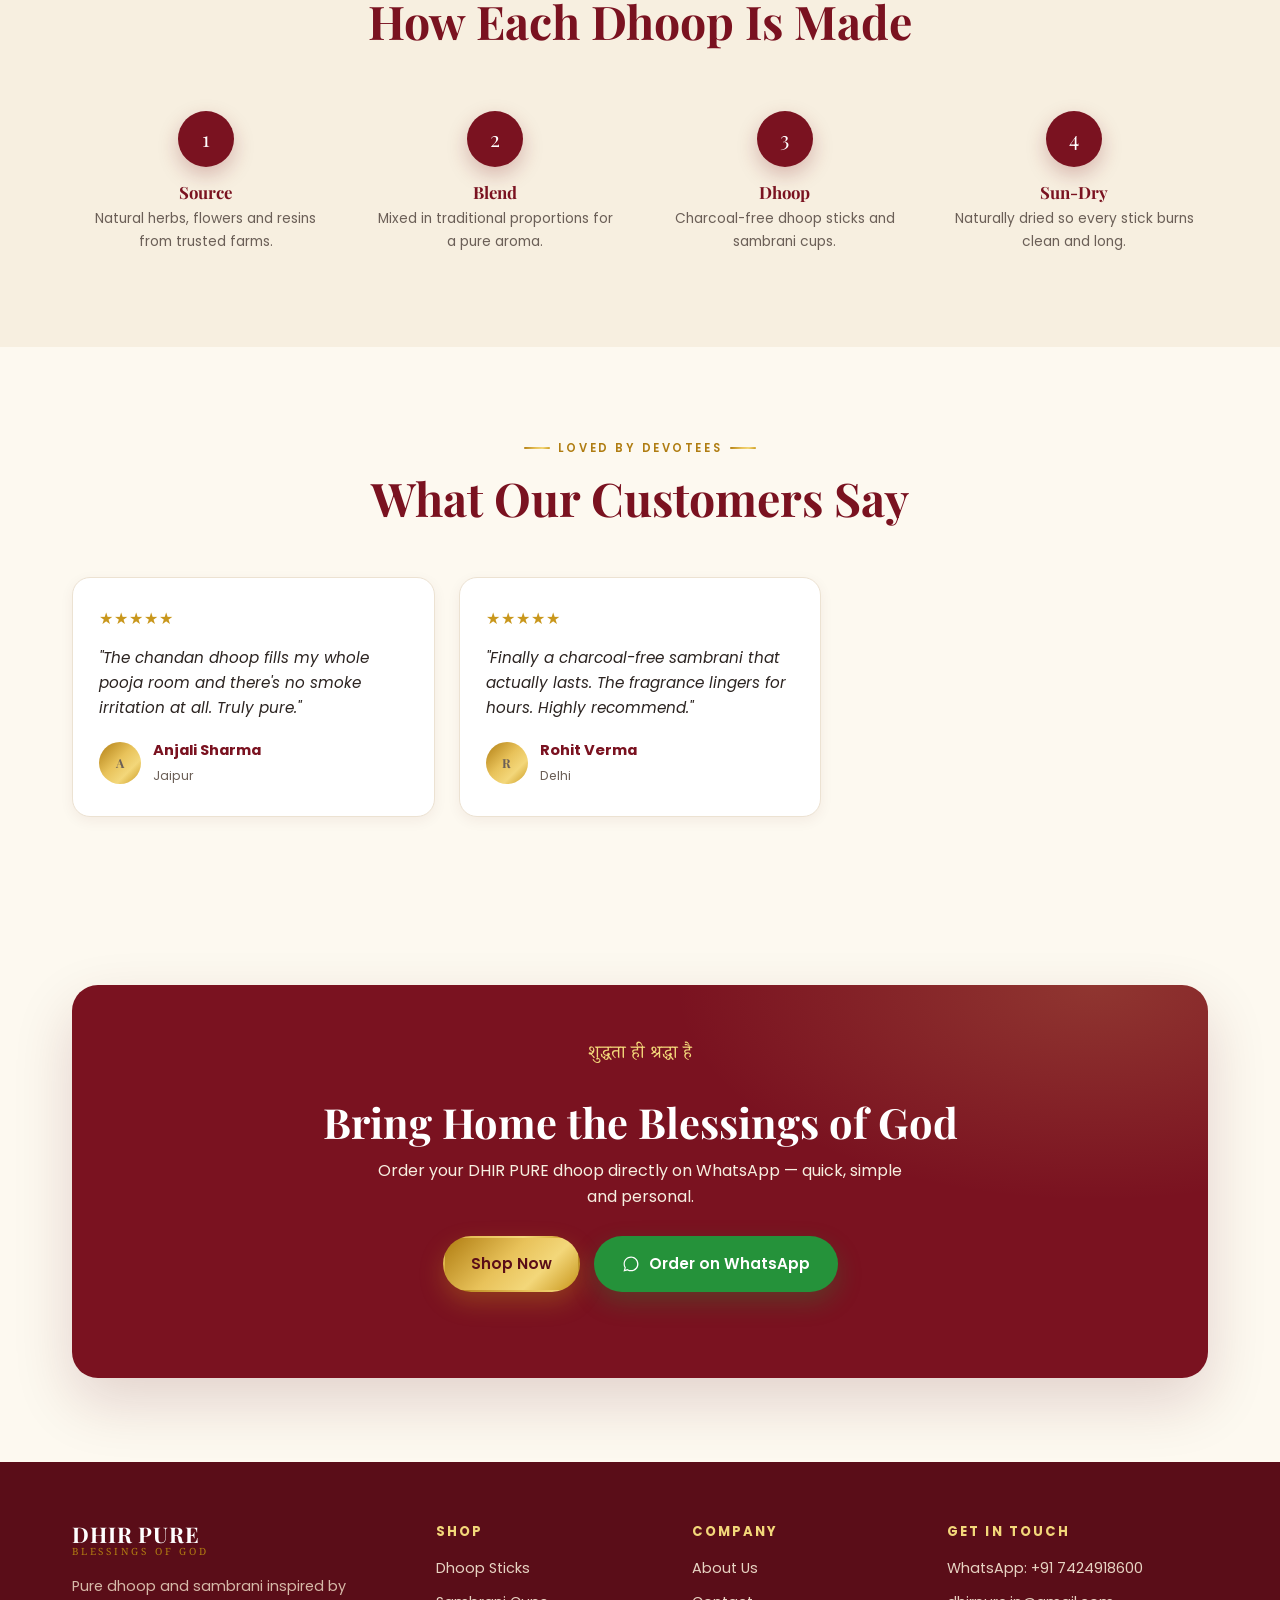
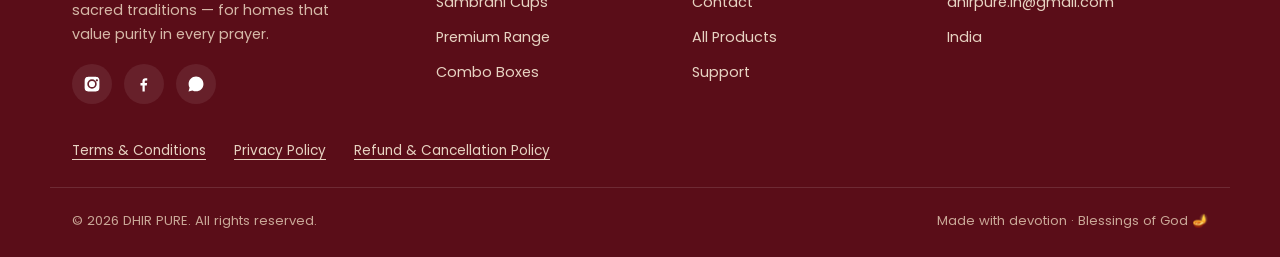
==== commit efc18396: "Update index.html" ====
--- a/index.html
+++ b/index.html
@@ -63,8 +63,8 @@
         <div class="hero-medallion">
           <img src="assets/logo.png" alt="DHIR PURE logo" onerror="this.style.display='none'" />
         </div>
-        <div class="hero-badge b1"><span class="dot">🌿</span> All Natural</div>
-        <div class="hero-badge b2"><span class="dot">🔥</span> Long-Lasting</div>
+        <div class="hero-badge b1"><span class="dot">🌿</span> Eco-Friendly</div>
+        <div class="hero-badge b2"><span class="dot">🌷</span> Long-Lasting</div>
       </div>
     </div>
   </section>
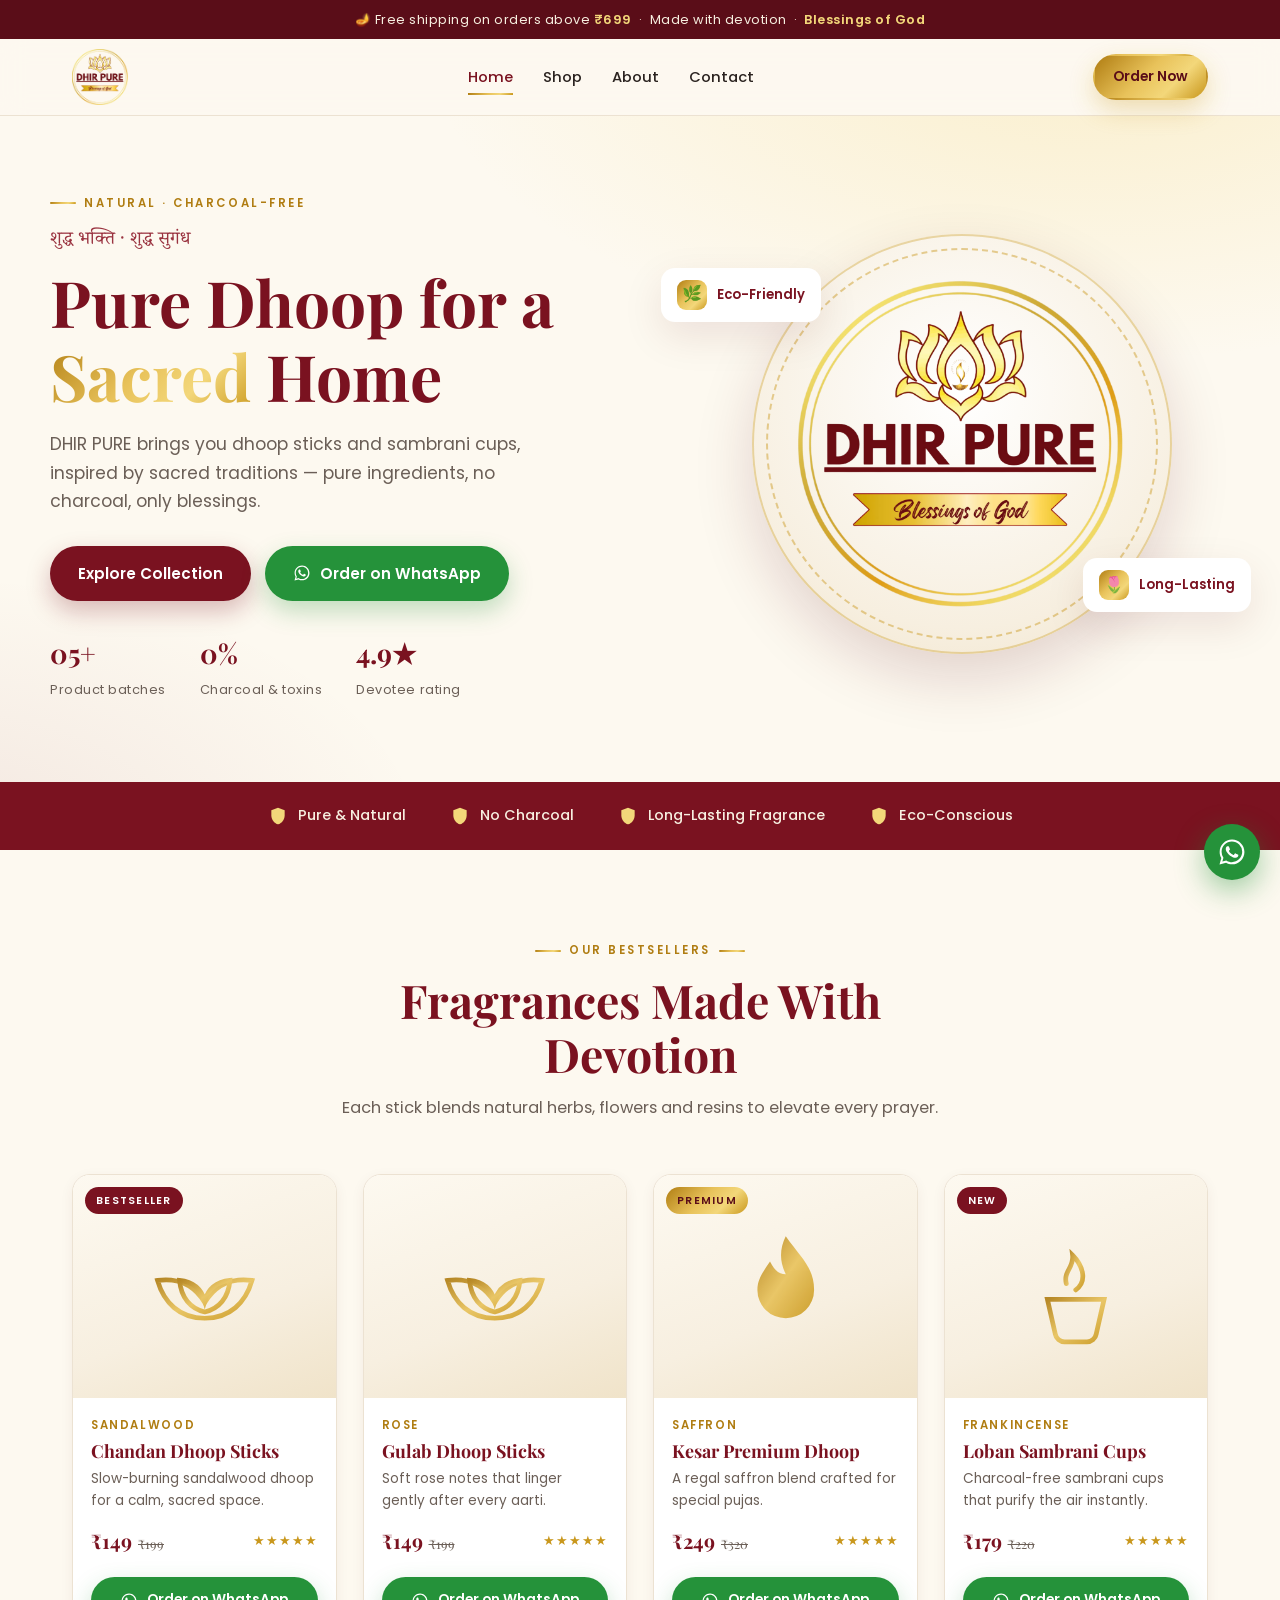
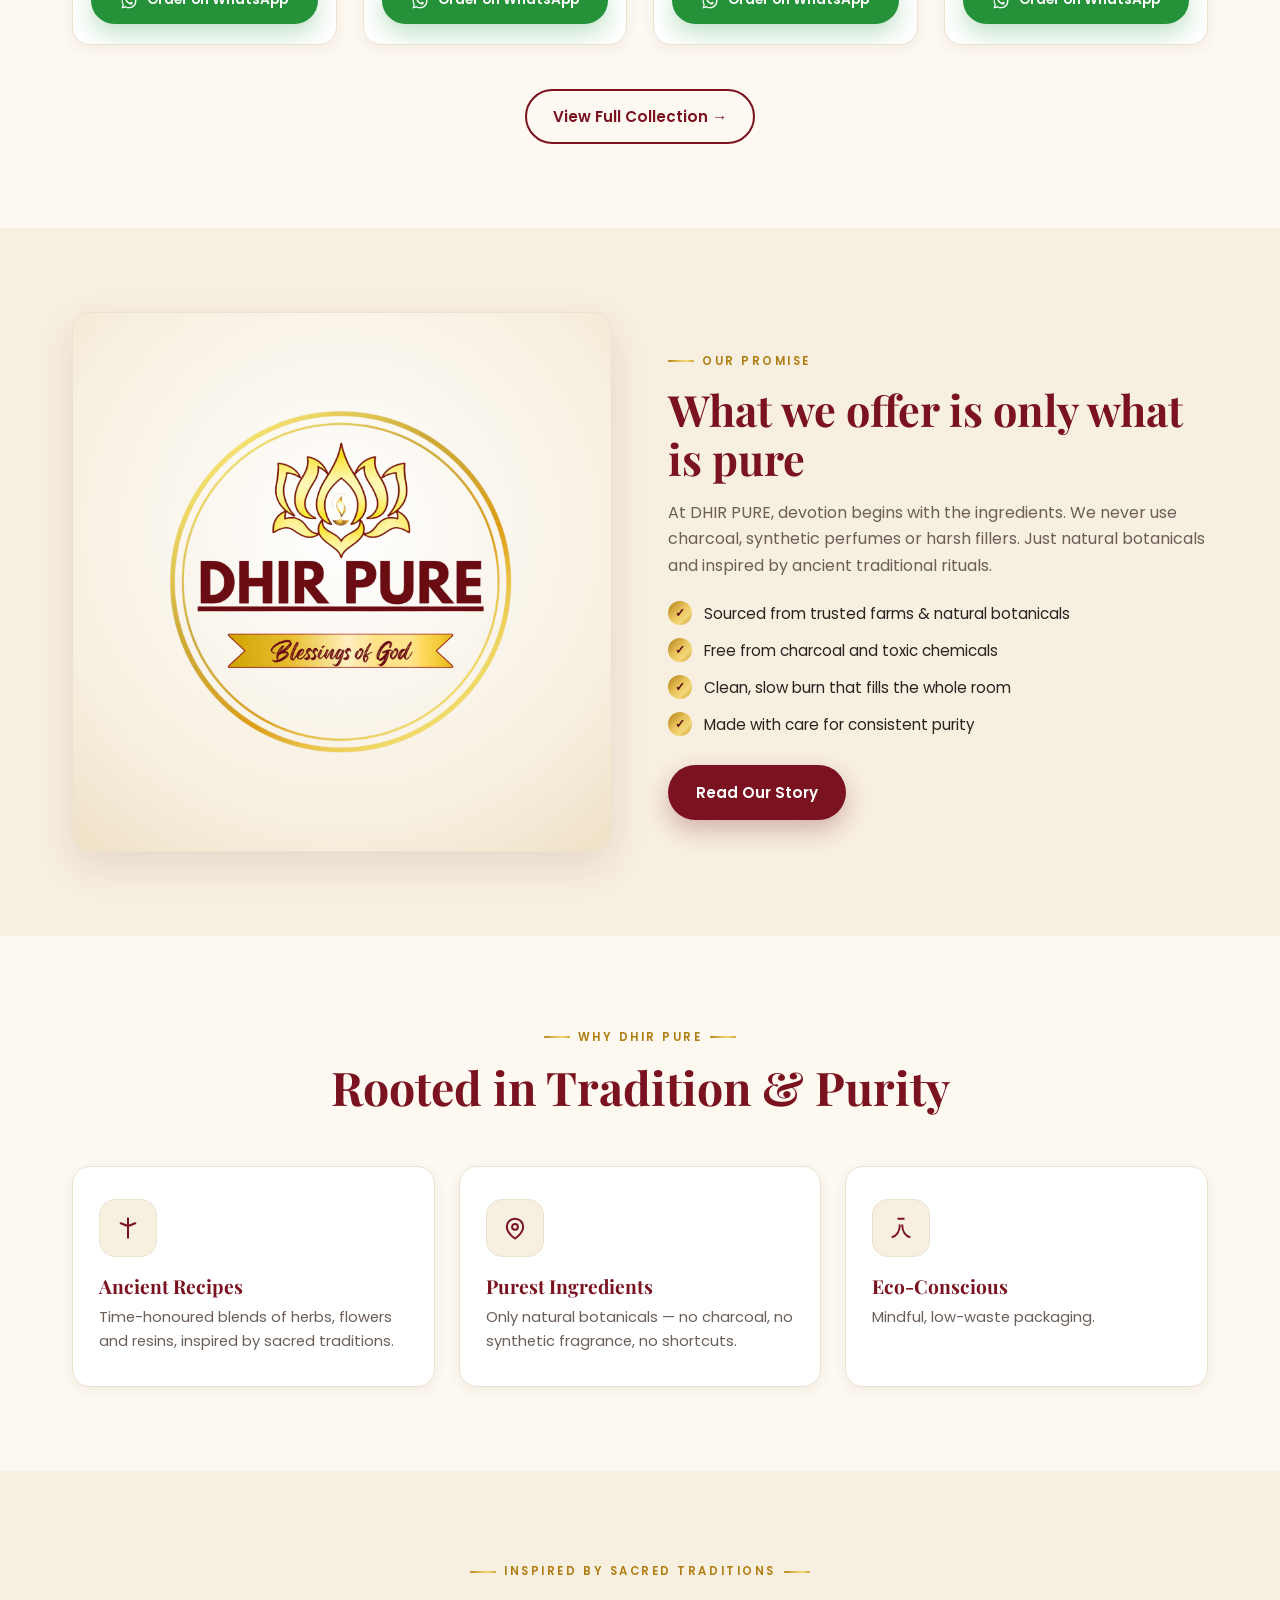
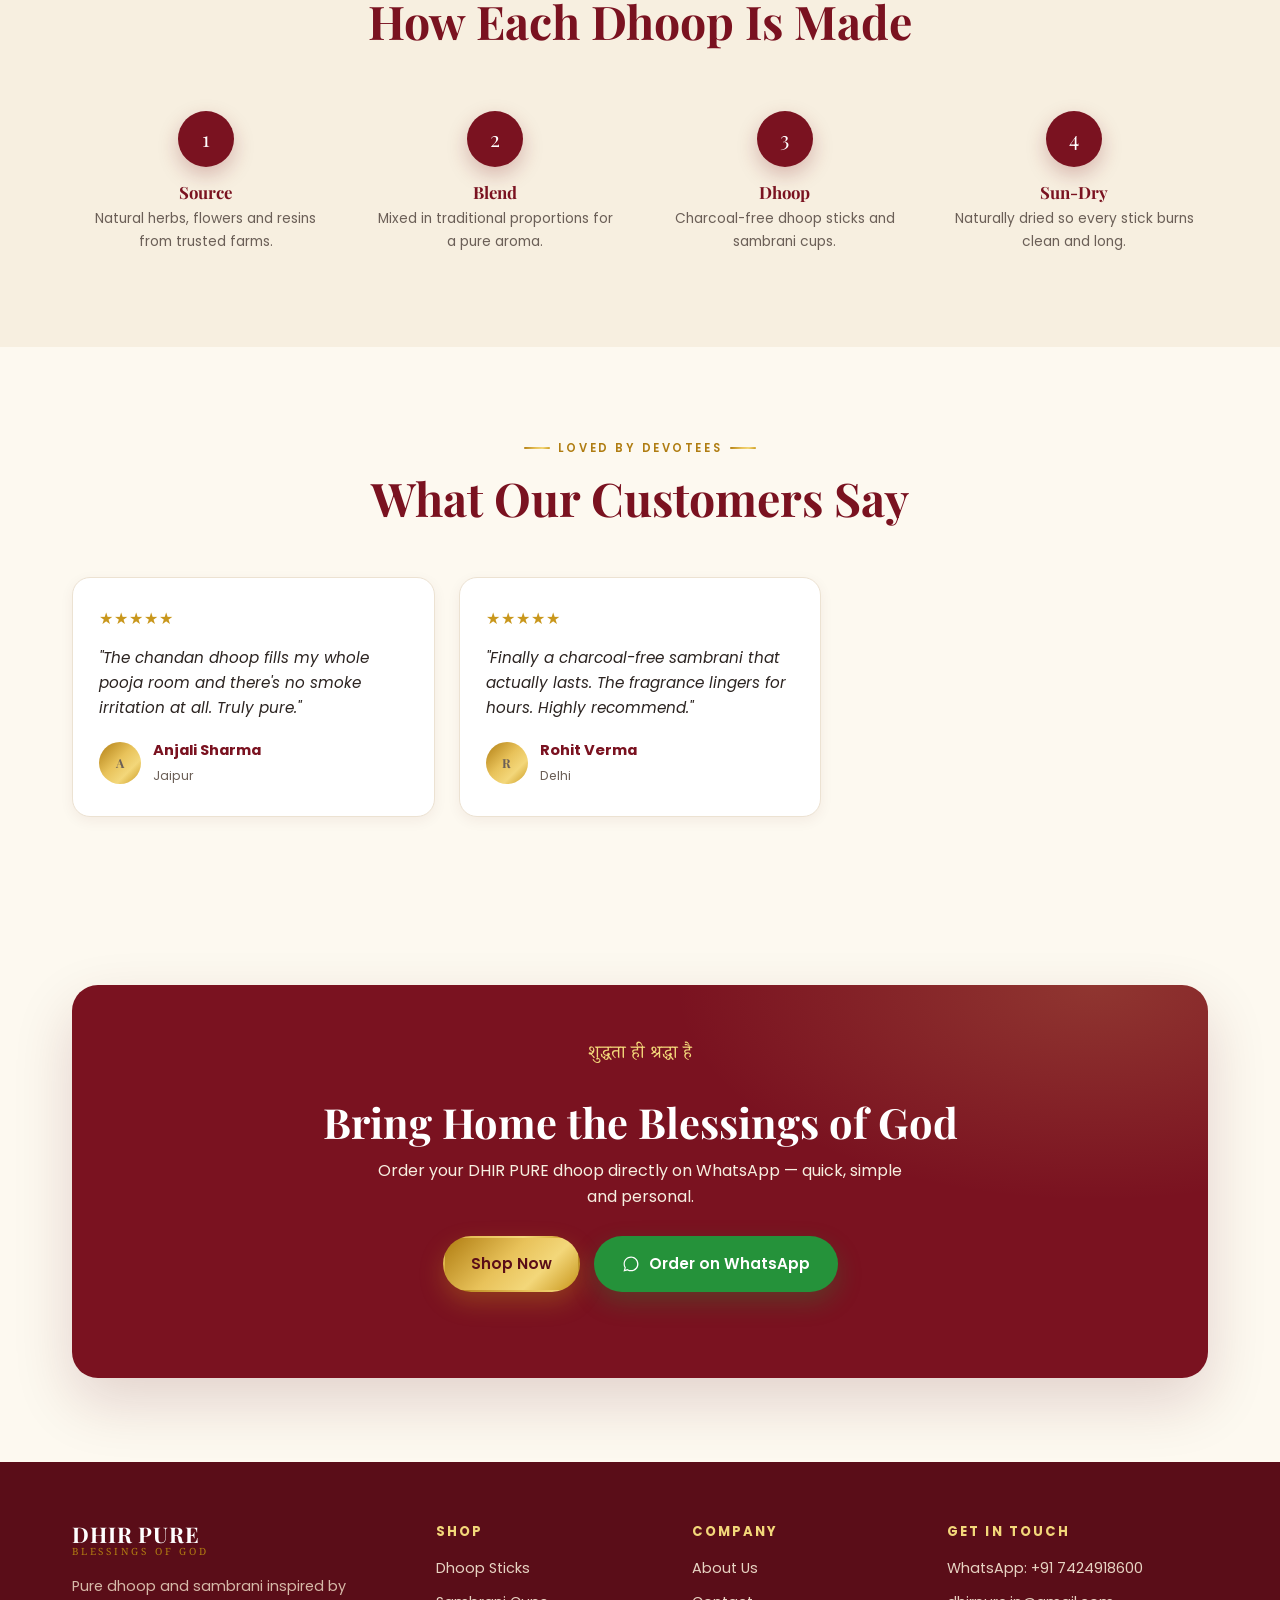
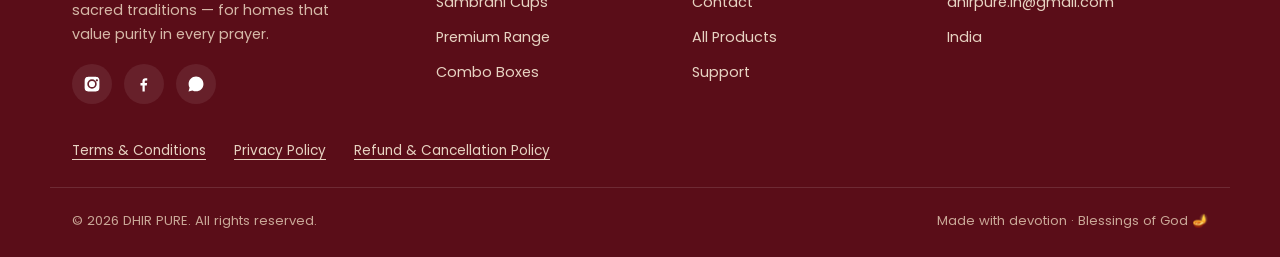
==== commit 64a49ca8: "Update index.html" ====
--- a/index.html
+++ b/index.html
@@ -54,7 +54,7 @@
           </a>
         </div>
         <div class="hero-stats">
-          <div class="stat"><b>50+</b><span>Product batches</span></div>
+          <div class="stat"><b>05+</b><span>Product batches</span></div>
           <div class="stat"><b>0%</b><span>Charcoal &amp; toxins</span></div>
           <div class="stat"><b>4.9★</b><span>Devotee rating</span></div>
         </div>
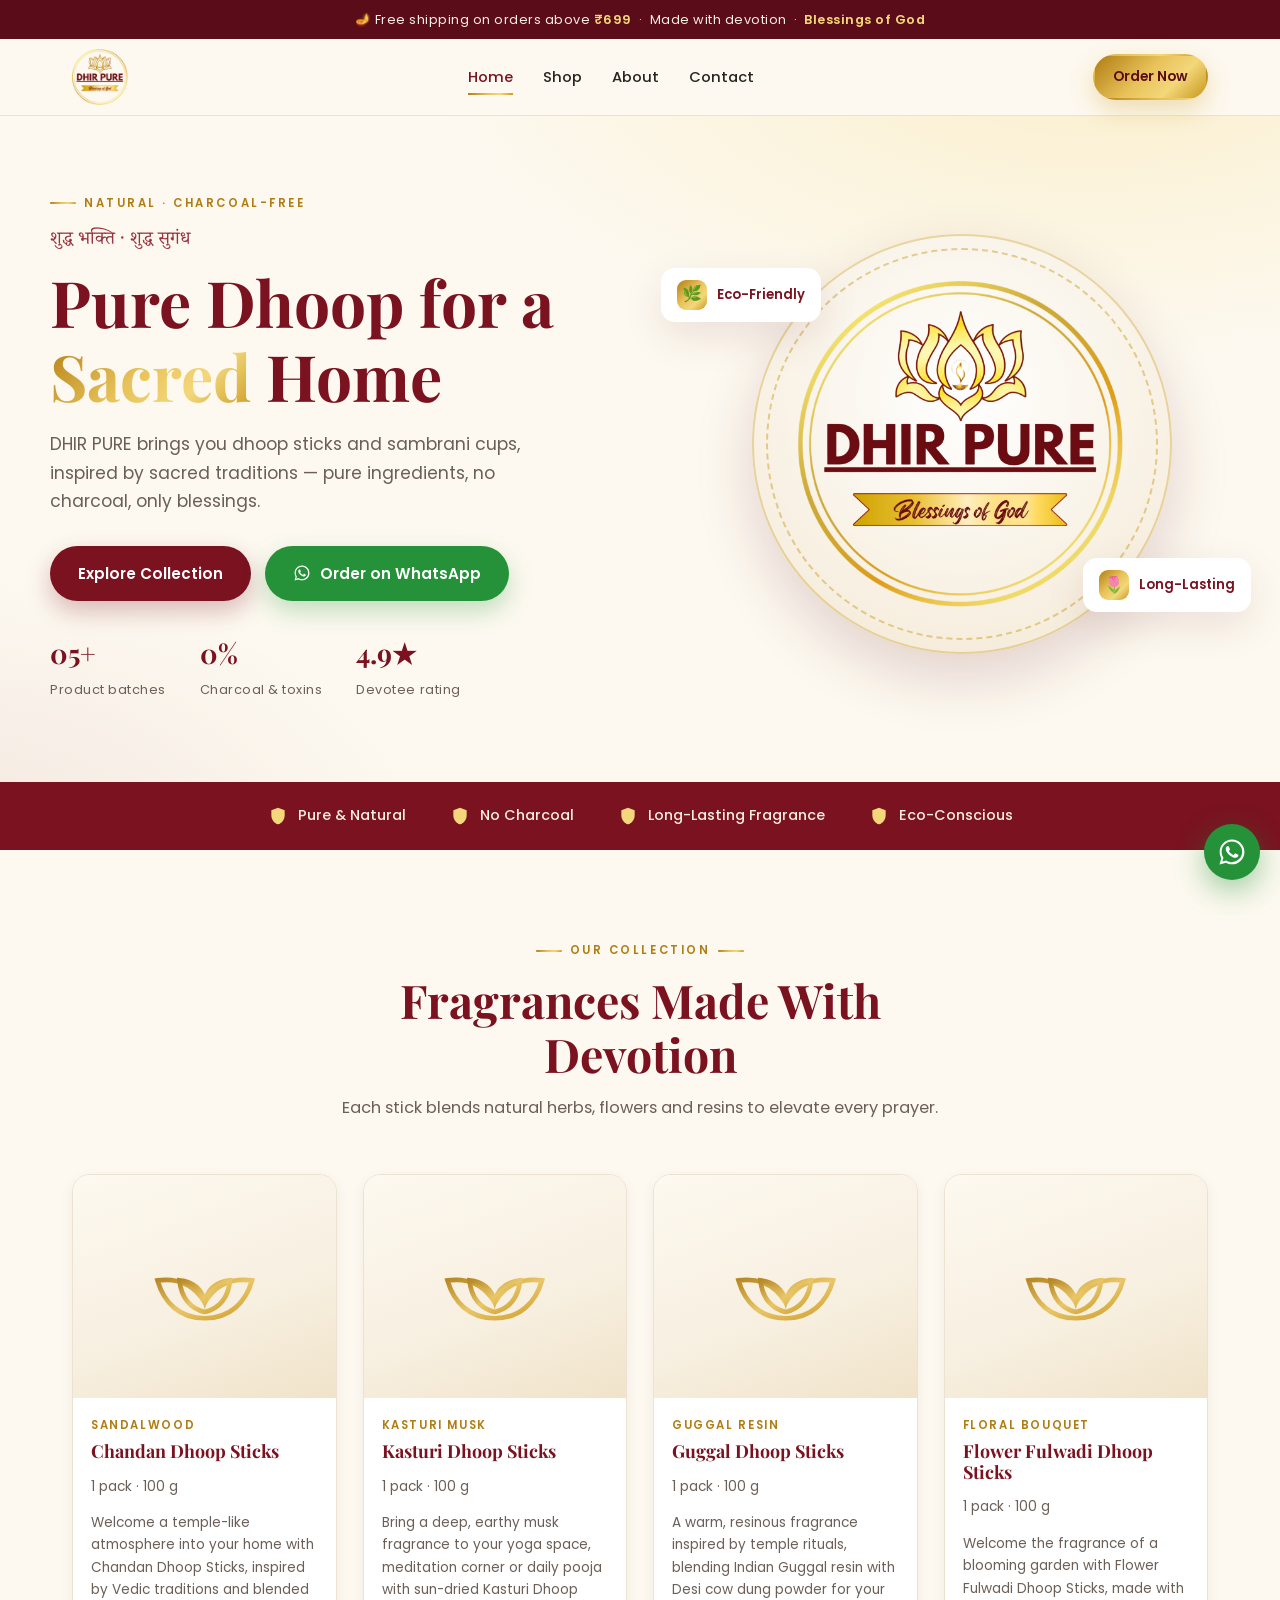
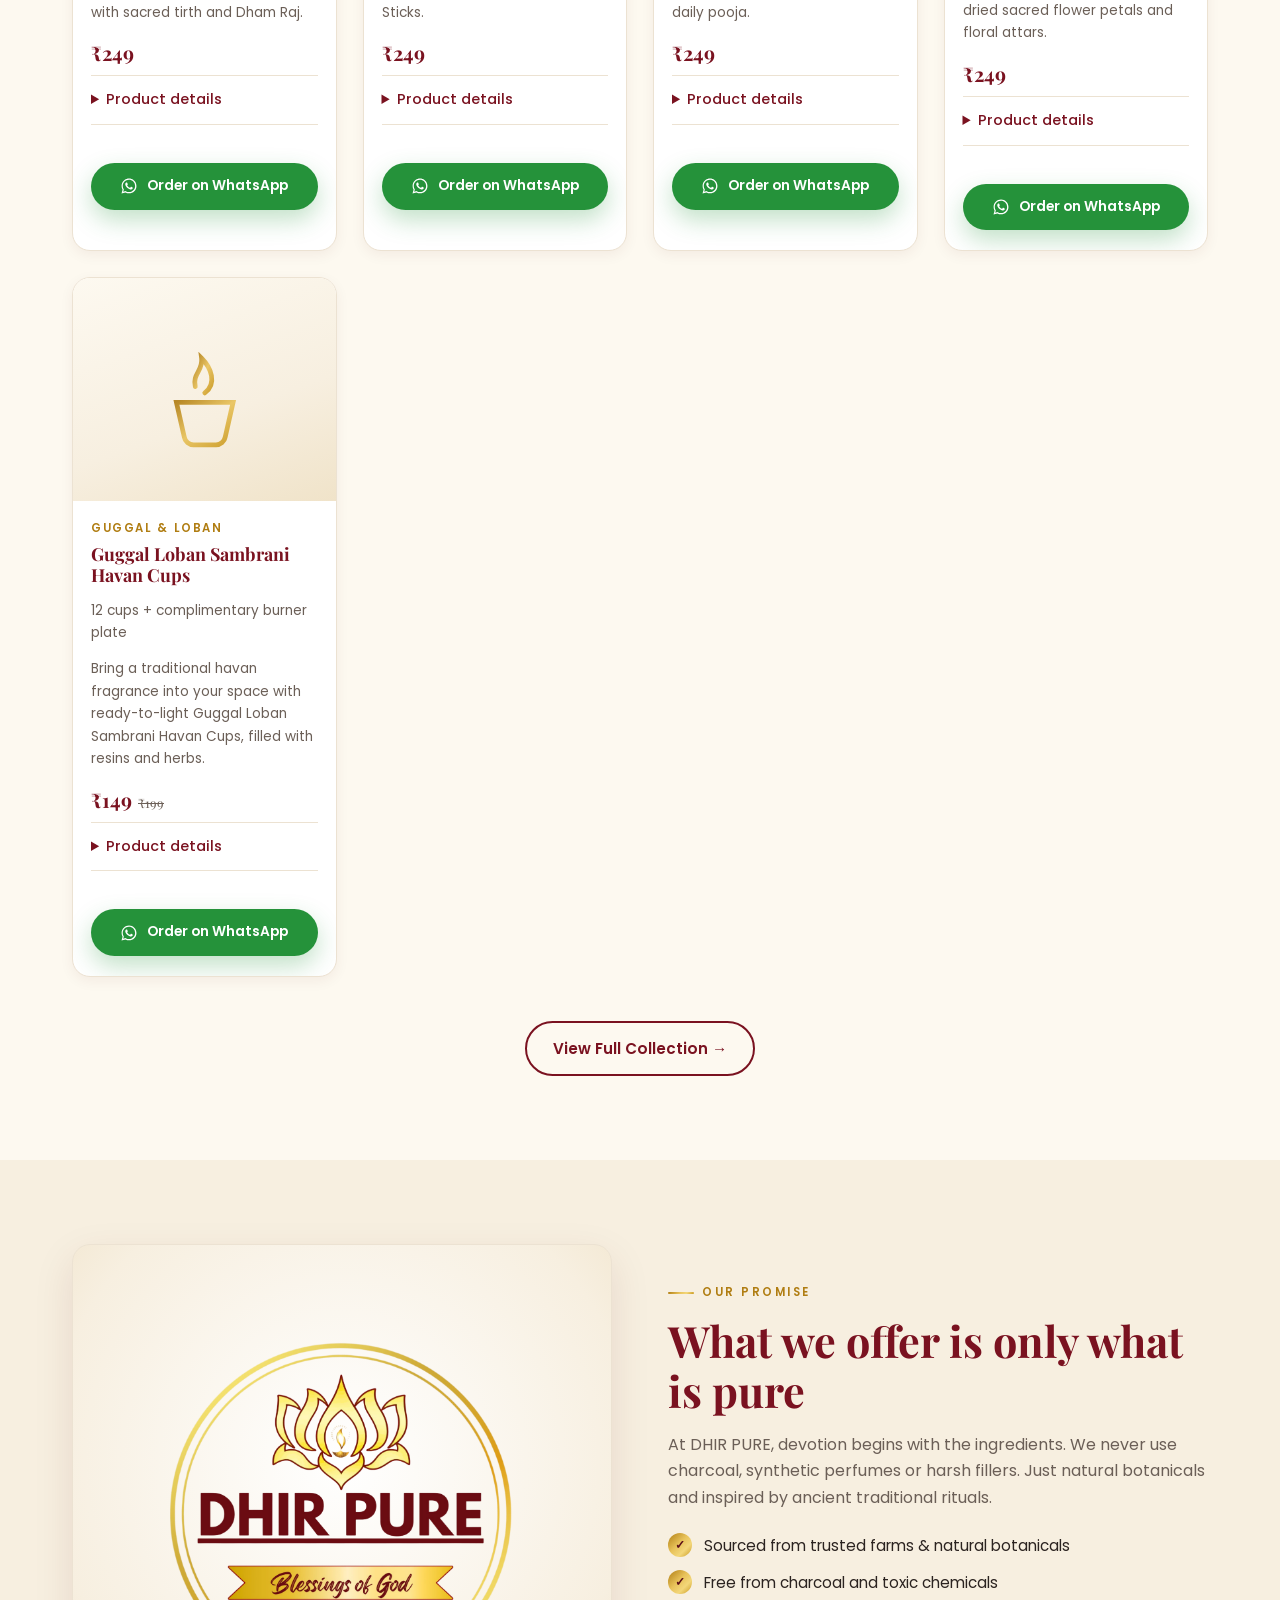
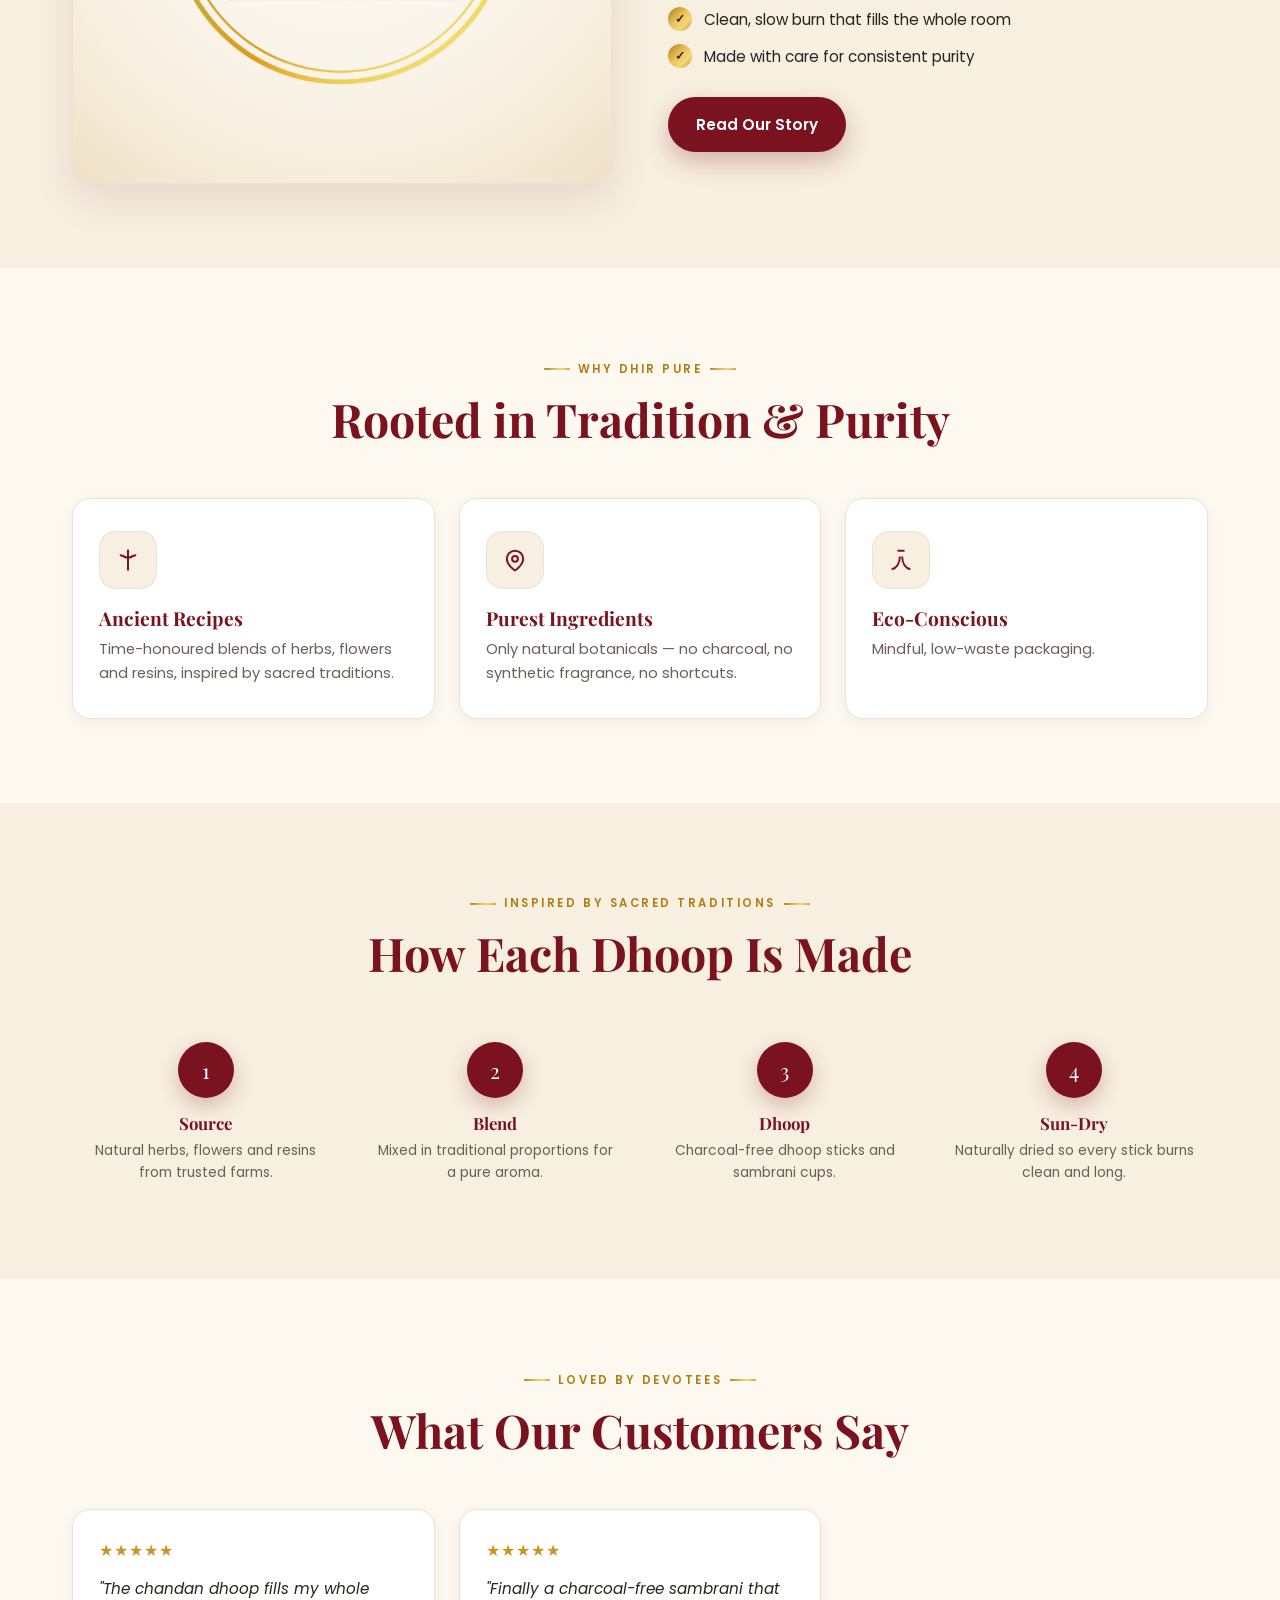
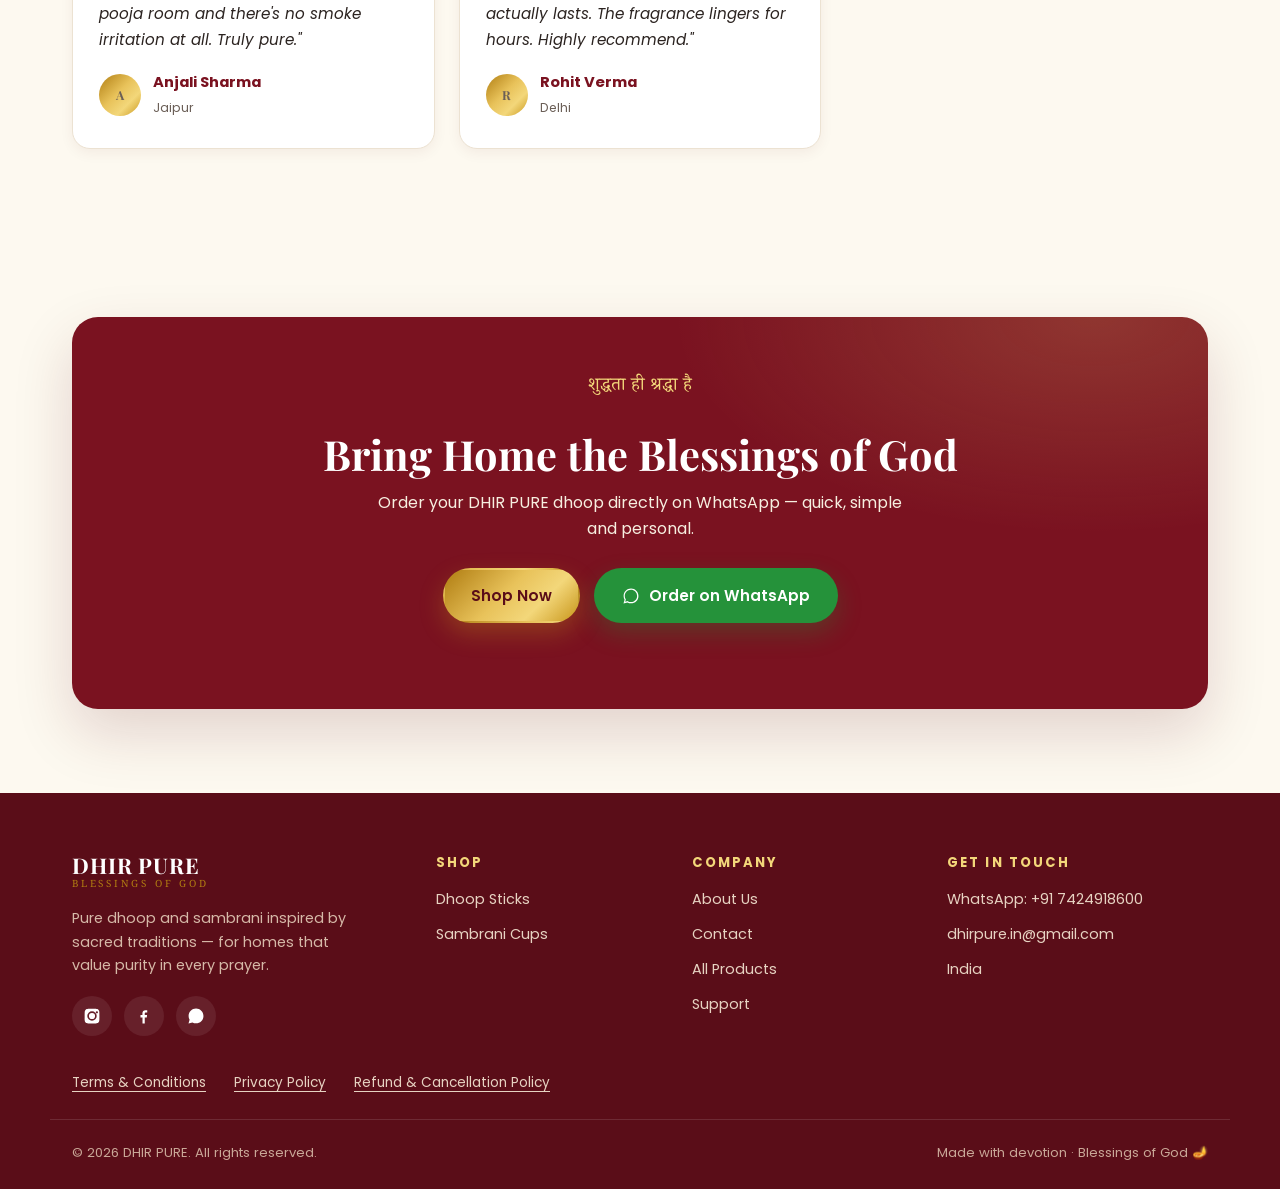
==== commit 17994b23: "Replace sample catalogue with five real DHIRPURE products" ====
--- a/index.html
+++ b/index.html
@@ -83,7 +83,7 @@
   <section class="section">
     <div class="container">
       <div class="section-head reveal">
-        <span class="eyebrow center" style="display:inline-flex">Our Bestsellers</span>
+        <span class="eyebrow center" style="display:inline-flex">Our Collection</span>
         <h2>Fragrances Made With Devotion</h2>
         <p>Each stick blends natural herbs, flowers and resins to elevate every prayer.</p>
       </div>
@@ -215,8 +215,6 @@
         <div class="footer-links">
           <a href="shop.html">Dhoop Sticks</a>
           <a href="shop.html">Sambrani Cups</a>
-          <a href="shop.html">Premium Range</a>
-          <a href="shop.html">Combo Boxes</a>
         </div>
       </div>
       <div>
--- a/styles.css
+++ b/styles.css
@@ -428,3 +428,14 @@
   .policy-page .footer-about { grid-column: 1 / -1; }
   .policy-page .footer-links a { overflow-wrap: anywhere; }
 }
+
+/* Catalogue specifications */
+.product-pack { color: var(--ink-soft); font-size: .85rem; margin: 8px 0; }
+.product-details { margin: 0 0 18px; border-top: 1px solid var(--line); border-bottom: 1px solid var(--line); }
+.product-details summary { cursor: pointer; padding: 12px 0; color: var(--maroon); font-size: .9rem; font-weight: 500; }
+.product-details summary:focus-visible { outline: 2px solid var(--maroon); outline-offset: 3px; }
+.product-details dl { padding-bottom: 16px; font-size: .85rem; overflow-wrap: anywhere; }
+.product-details dt { font-weight: 600; margin-top: 12px; }
+.product-details dd { margin: 4px 0 0; color: var(--ink-soft); line-height: 1.75; }
+.card-media img { width: 100%; height: 100%; object-fit: contain; }
+.sr-only { position: absolute; width: 1px; height: 1px; padding: 0; margin: -1px; overflow: hidden; clip-path: inset(50%); white-space: nowrap; border: 0; }
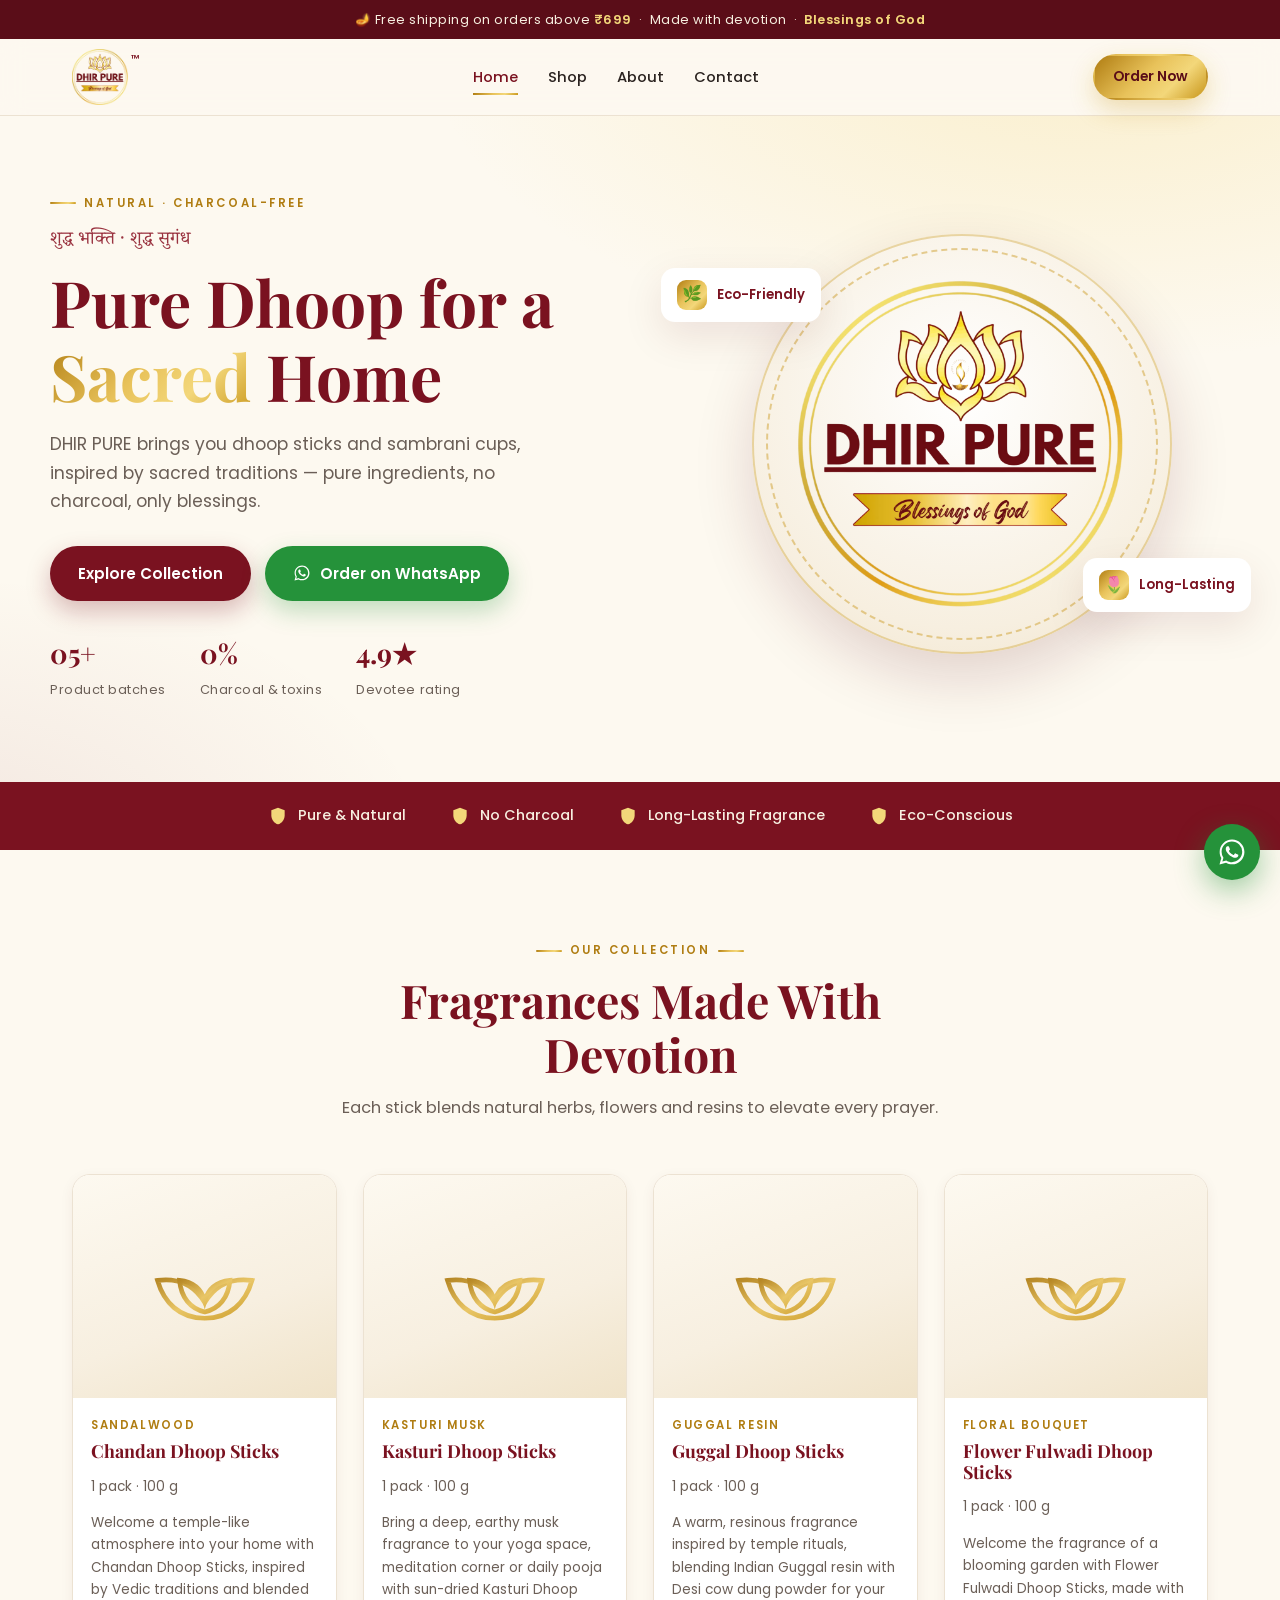
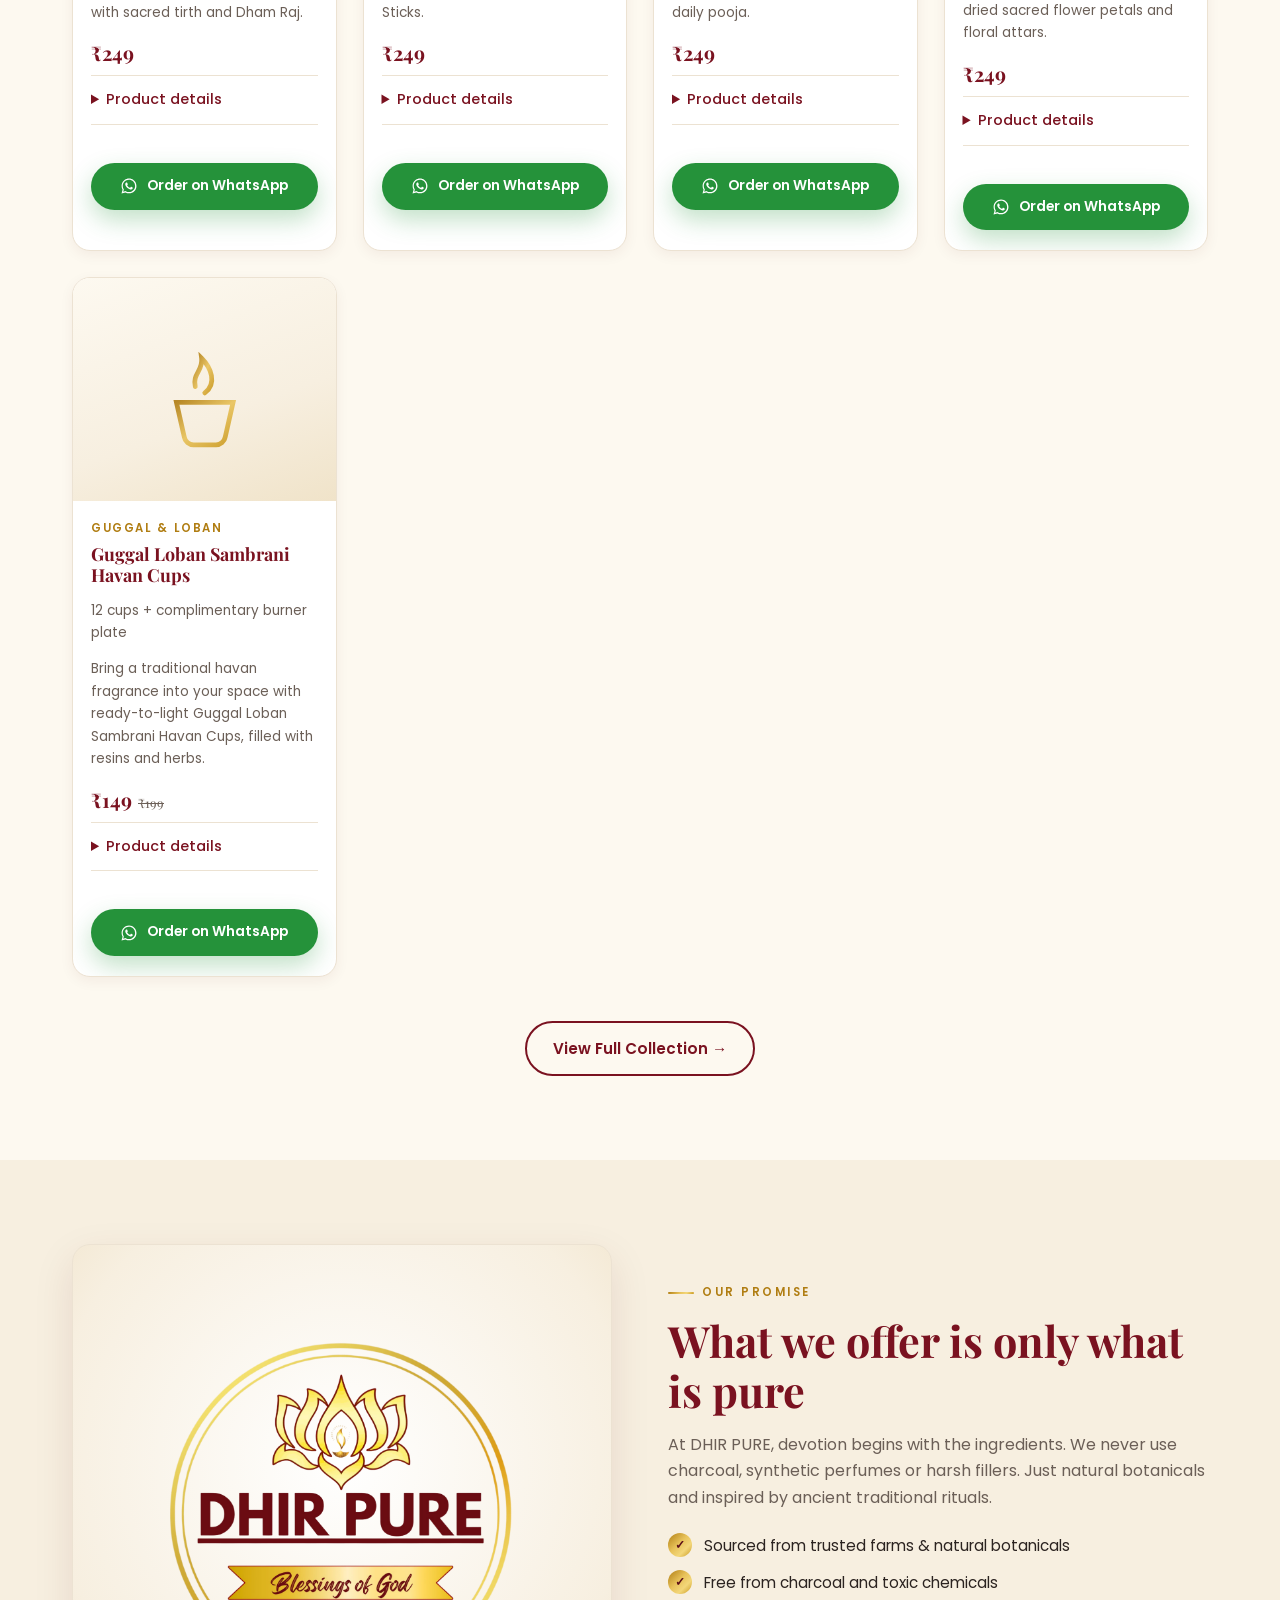
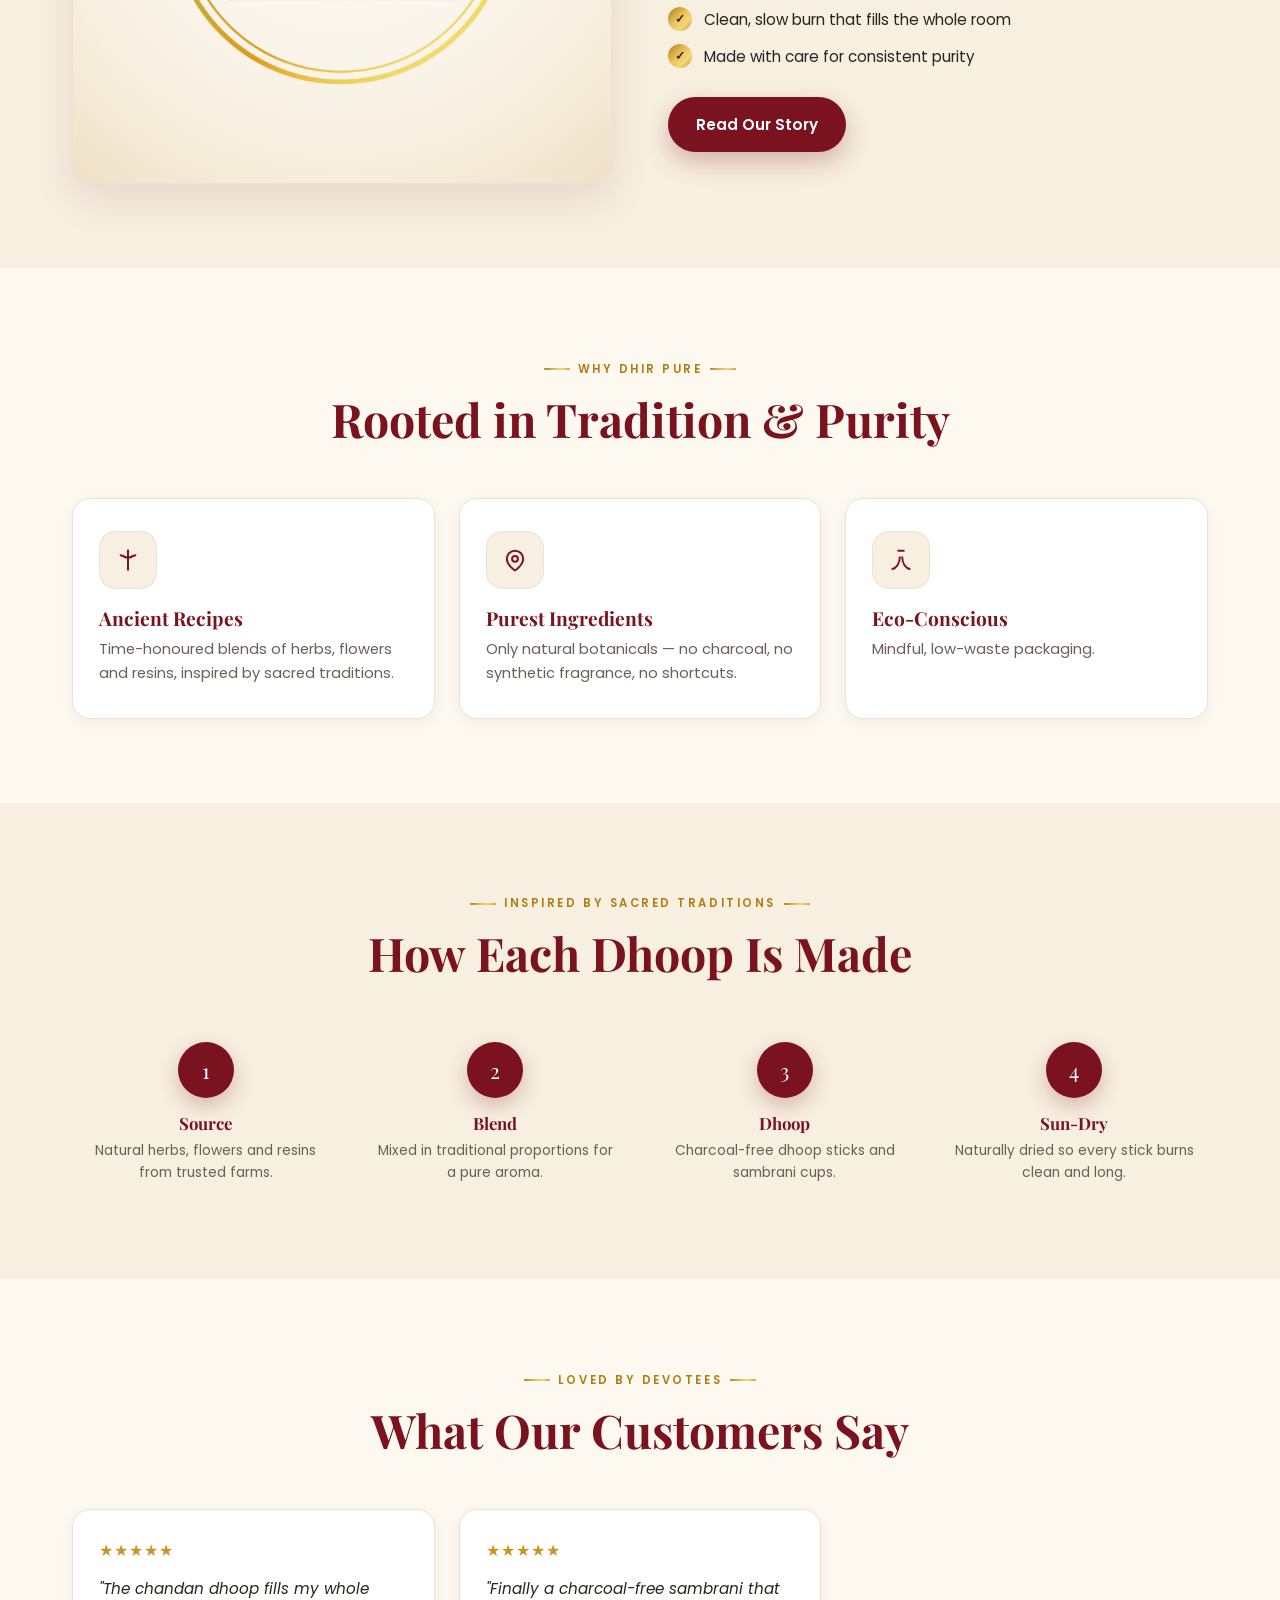
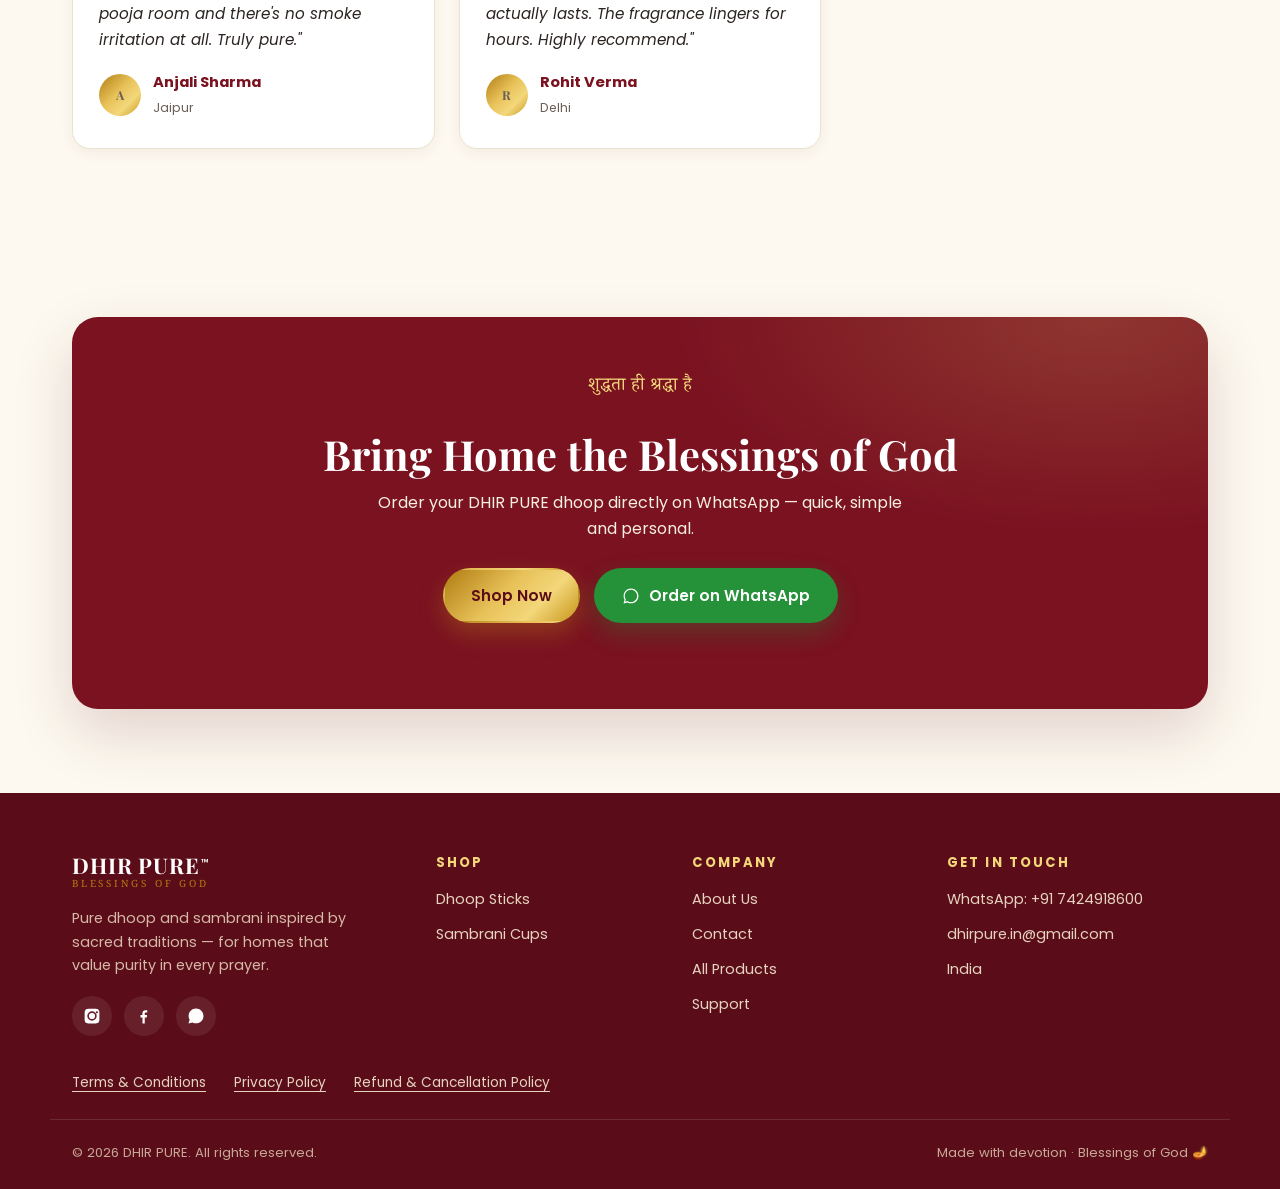
==== commit 928a8ace: "Add trademark symbol to prominent DHIR PURE branding" ====
--- a/index.html
+++ b/index.html
@@ -3,9 +3,9 @@
 <head>
   <meta charset="UTF-8" />
   <meta name="viewport" content="width=device-width, initial-scale=1.0" />
-  <title>DHIR PURE — Pure Dhoop & Sambrani | Blessings of God</title>
+  <title>DHIR PURE™ — Pure Dhoop & Sambrani | Blessings of God</title>
   <meta name="description" content="DHIR PURE offers 100% natural, charcoal-free dhoop sticks and sambrani cups. Inspired by tradition for a pure, sacred fragrance. Blessings of God." />
-  <meta property="og:title" content="DHIR PURE — Blessings of God" />
+  <meta property="og:title" content="DHIR PURE™ — Blessings of God" />
   <meta property="og:description" content="Pure dhoop & sambrani, inspired by tradition." />
   <meta property="og:type" content="website" />
   <link rel="icon" href="assets/logo.png" />
@@ -22,8 +22,9 @@
   <!-- Header -->
   <header class="header">
     <div class="container nav">
-      <a class="brand" href="index.html" aria-label="DHIR PURE home">
+      <a class="brand" href="index.html" aria-label="DHIR PURE trademark home">
         <img class="brand-logo" src="assets/logo.png" alt="DHIR PURE — Blessings of God" />
+        <sup class="brand-trademark">™</sup>
       </a>
       <nav class="nav-links" aria-label="Primary">
         <a href="index.html" class="active">Home</a>
@@ -202,7 +203,7 @@
   <footer class="footer">
     <div class="container footer-grid">
       <div class="footer-about">
-        <div class="brand"><span class="brand-text"><b>DHIR PURE</b><span>Blessings of God</span></span></div>
+        <div class="brand"><span class="brand-text"><b>DHIR PURE<sup class="trademark">™</sup></b><span>Blessings of God</span></span></div>
         <p>Pure dhoop and sambrani inspired by sacred traditions — for homes that value purity in every prayer.</p>
         <div class="socials">
           <a href="#" aria-label="Instagram"><svg viewBox="0 0 24 24"><path d="M12 2.2c3.2 0 3.6 0 4.9.07 1.2.06 1.8.25 2.2.42.6.2 1 .5 1.4.9.4.4.7.8.9 1.4.17.4.36 1 .42 2.2.06 1.3.07 1.7.07 4.9s0 3.6-.07 4.9c-.06 1.2-.25 1.8-.42 2.2-.2.6-.5 1-.9 1.4-.4.4-.8.7-1.4.9-.4.17-1 .36-2.2.42-1.3.06-1.7.07-4.9.07s-3.6 0-4.9-.07c-1.2-.06-1.8-.25-2.2-.42-.6-.2-1-.5-1.4-.9-.4-.4-.7-.8-.9-1.4-.17-.4-.36-1-.42-2.2C2.2 15.6 2.2 15.2 2.2 12s0-3.6.07-4.9c.06-1.2.25-1.8.42-2.2.2-.6.5-1 .9-1.4.4-.4.8-.7 1.4-.9.4-.17 1-.36 2.2-.42C8.4 2.2 8.8 2.2 12 2.2zm0 3.5a6.3 6.3 0 1 0 0 12.6 6.3 6.3 0 0 0 0-12.6zm0 10.4a4.1 4.1 0 1 1 0-8.2 4.1 4.1 0 0 1 0 8.2zm6.5-10.6a1.5 1.5 0 1 0 0 3 1.5 1.5 0 0 0 0-3z"/></svg></a>
--- a/styles.css
+++ b/styles.css
@@ -439,3 +439,7 @@
 .product-details dd { margin: 4px 0 0; color: var(--ink-soft); line-height: 1.75; }
 .card-media img { width: 100%; height: 100%; object-fit: contain; }
 .sr-only { position: absolute; width: 1px; height: 1px; padding: 0; margin: -1px; overflow: hidden; clip-path: inset(50%); white-space: nowrap; border: 0; }
+
+/* Trademark styling for prominent brand names and the header logo. */
+.trademark { font-family: var(--font-body); font-size: .45em; font-weight: 500; line-height: 0; vertical-align: super; margin-left: .12em; letter-spacing: 0; }
+.brand-trademark { align-self: flex-start; margin: 5px 0 0 -9px; color: var(--maroon); font-family: var(--font-body); font-size: .65rem; font-weight: 500; line-height: 1; }
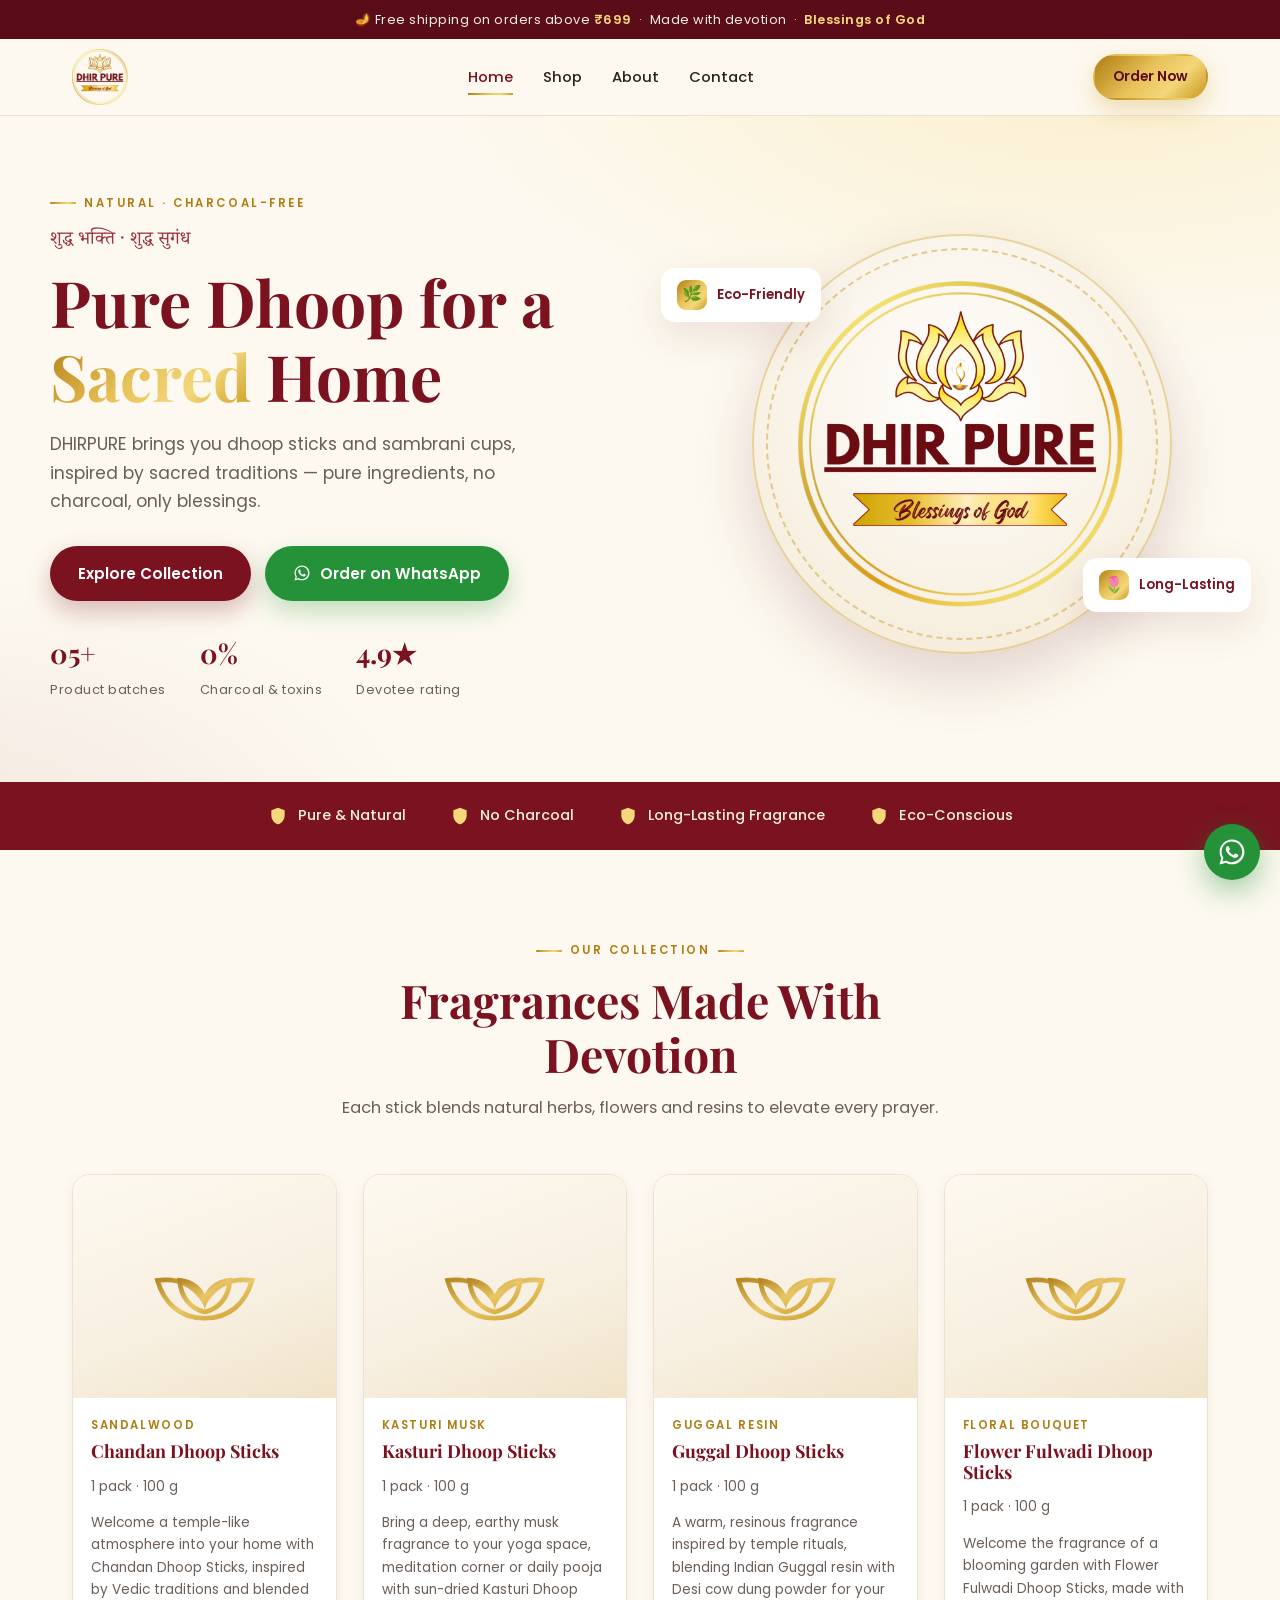
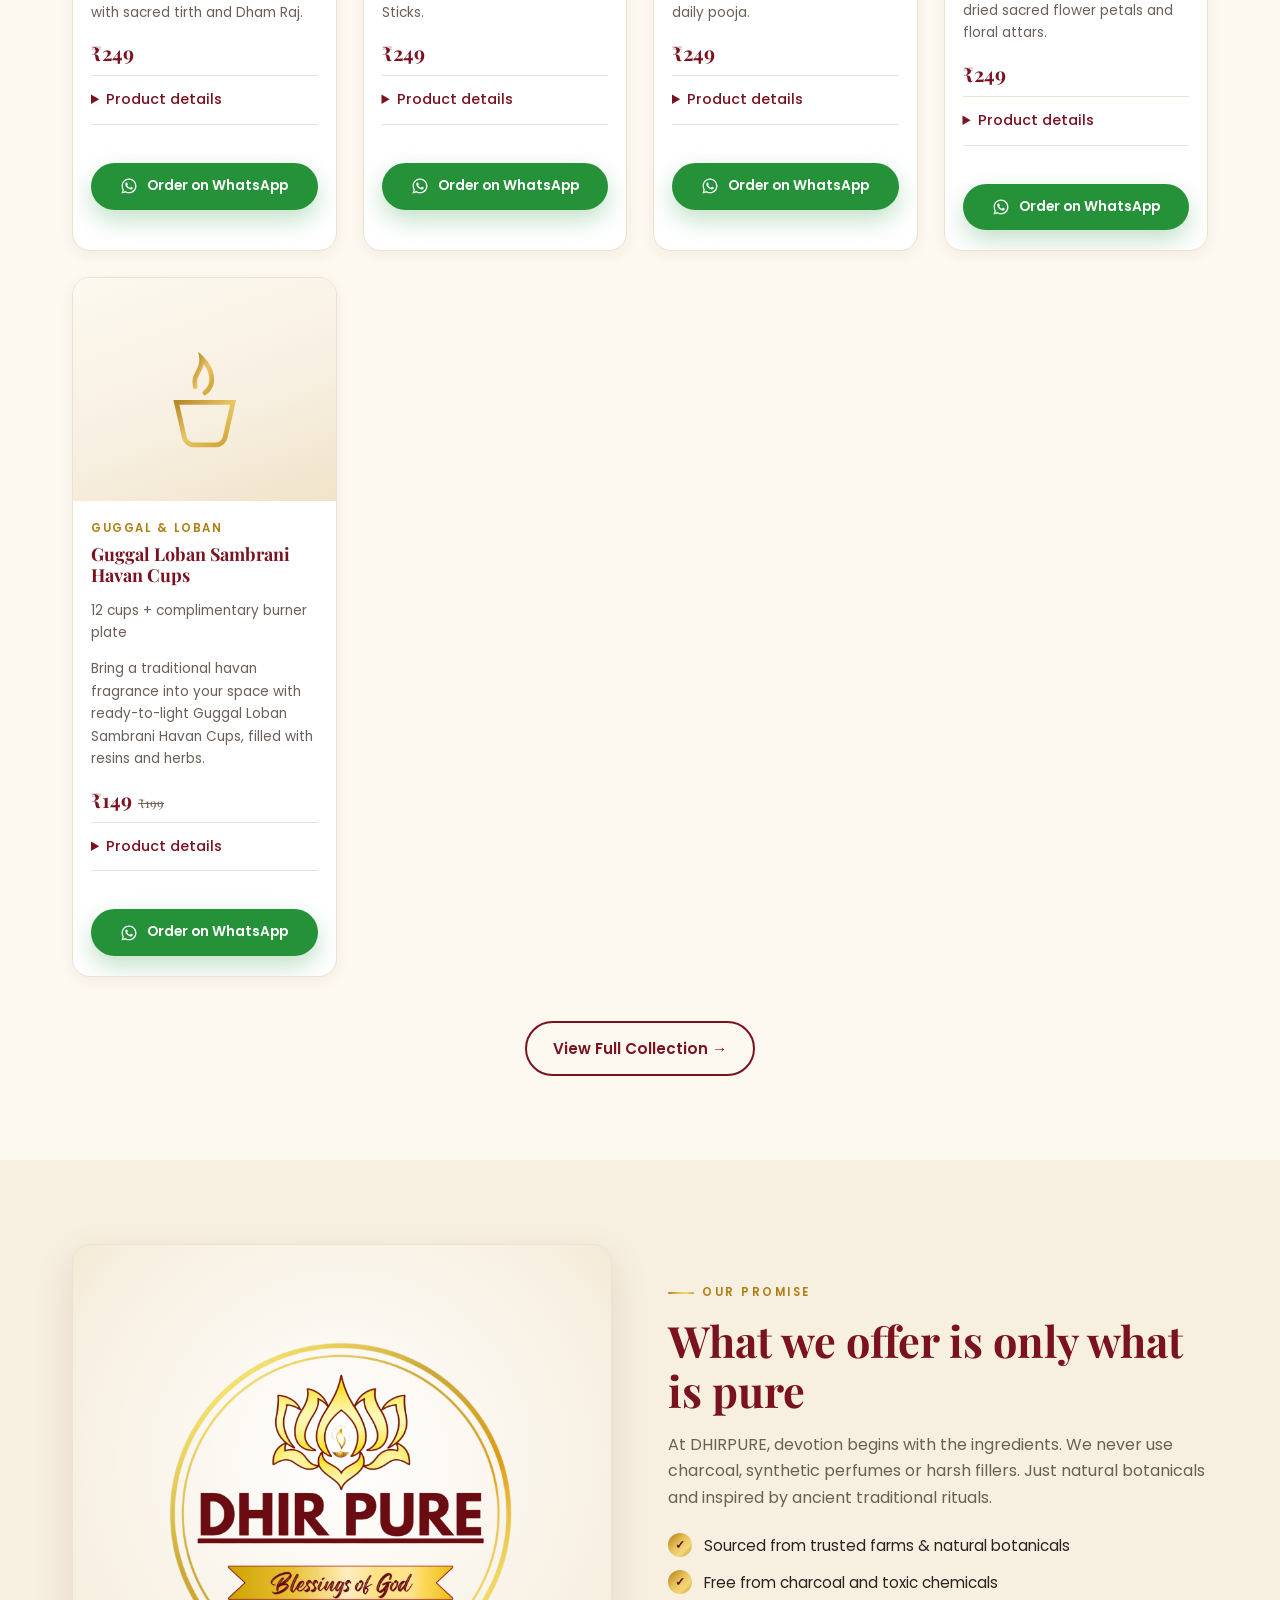
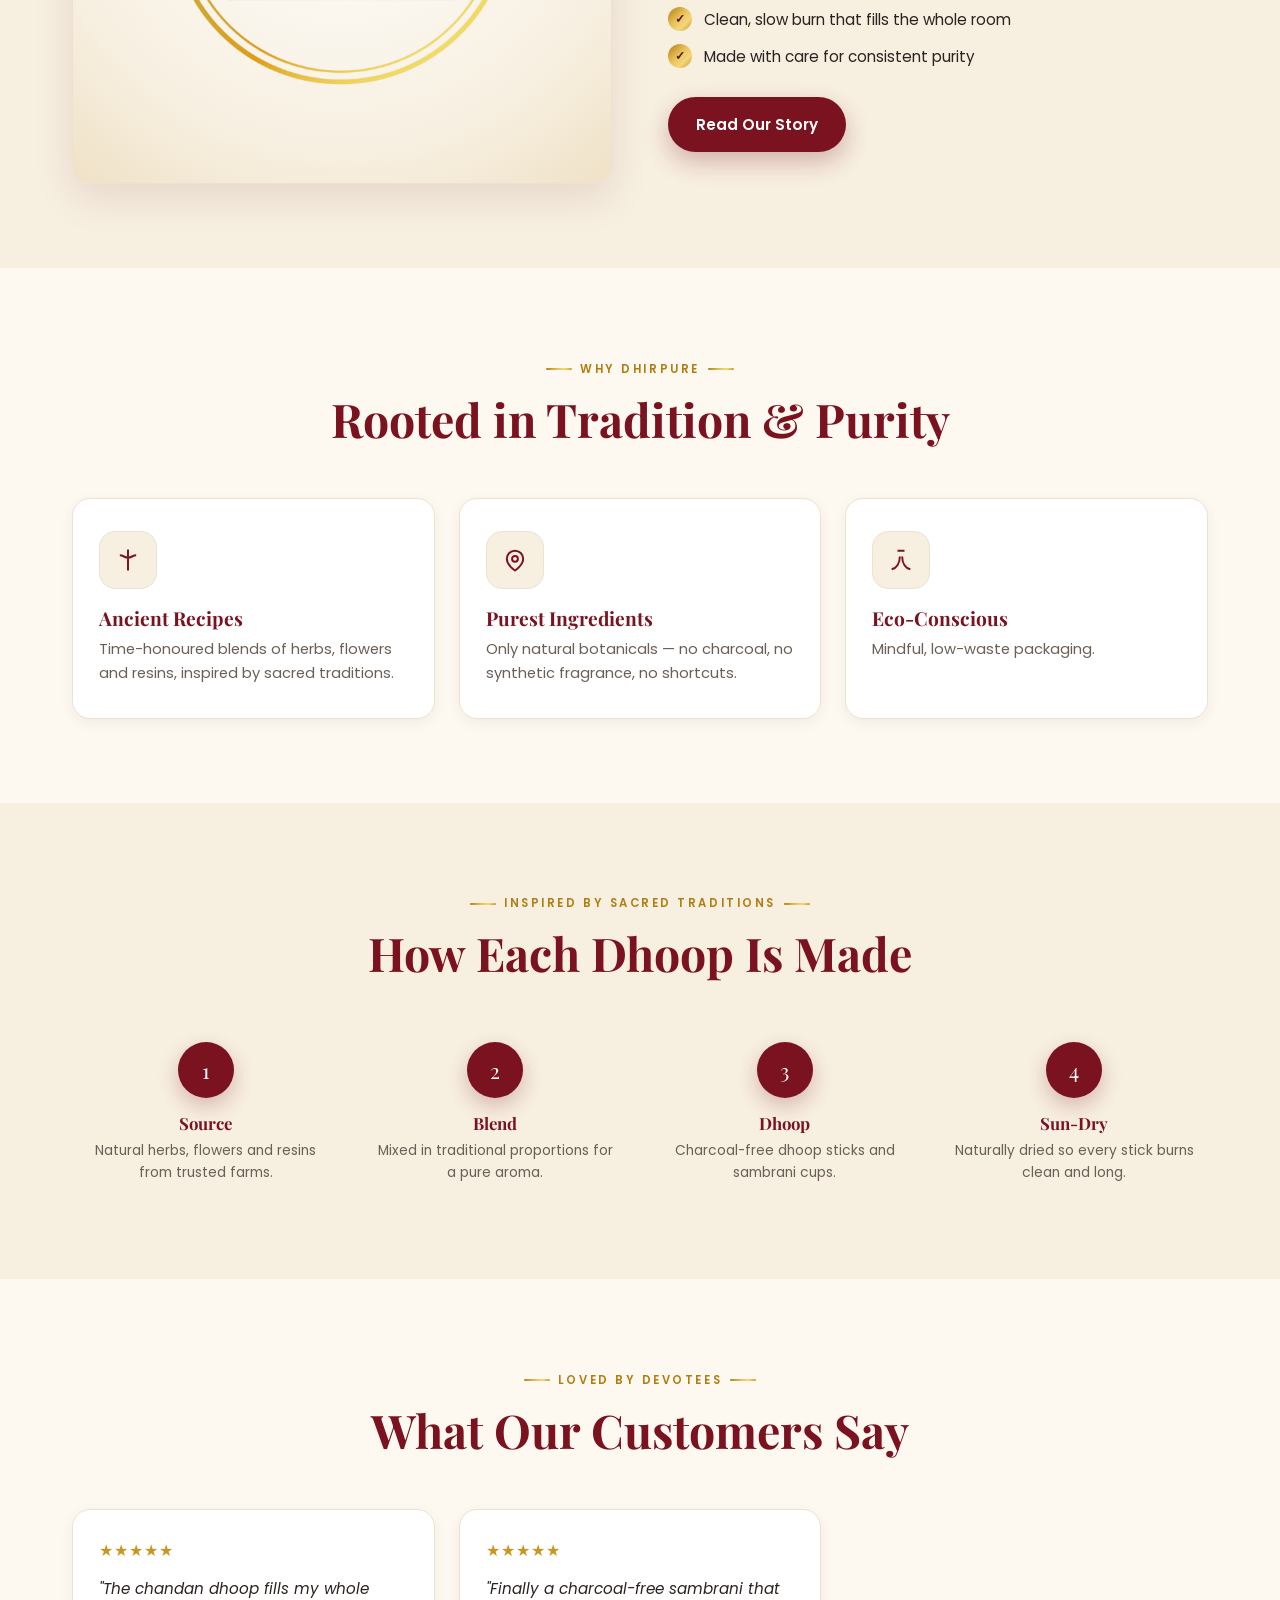
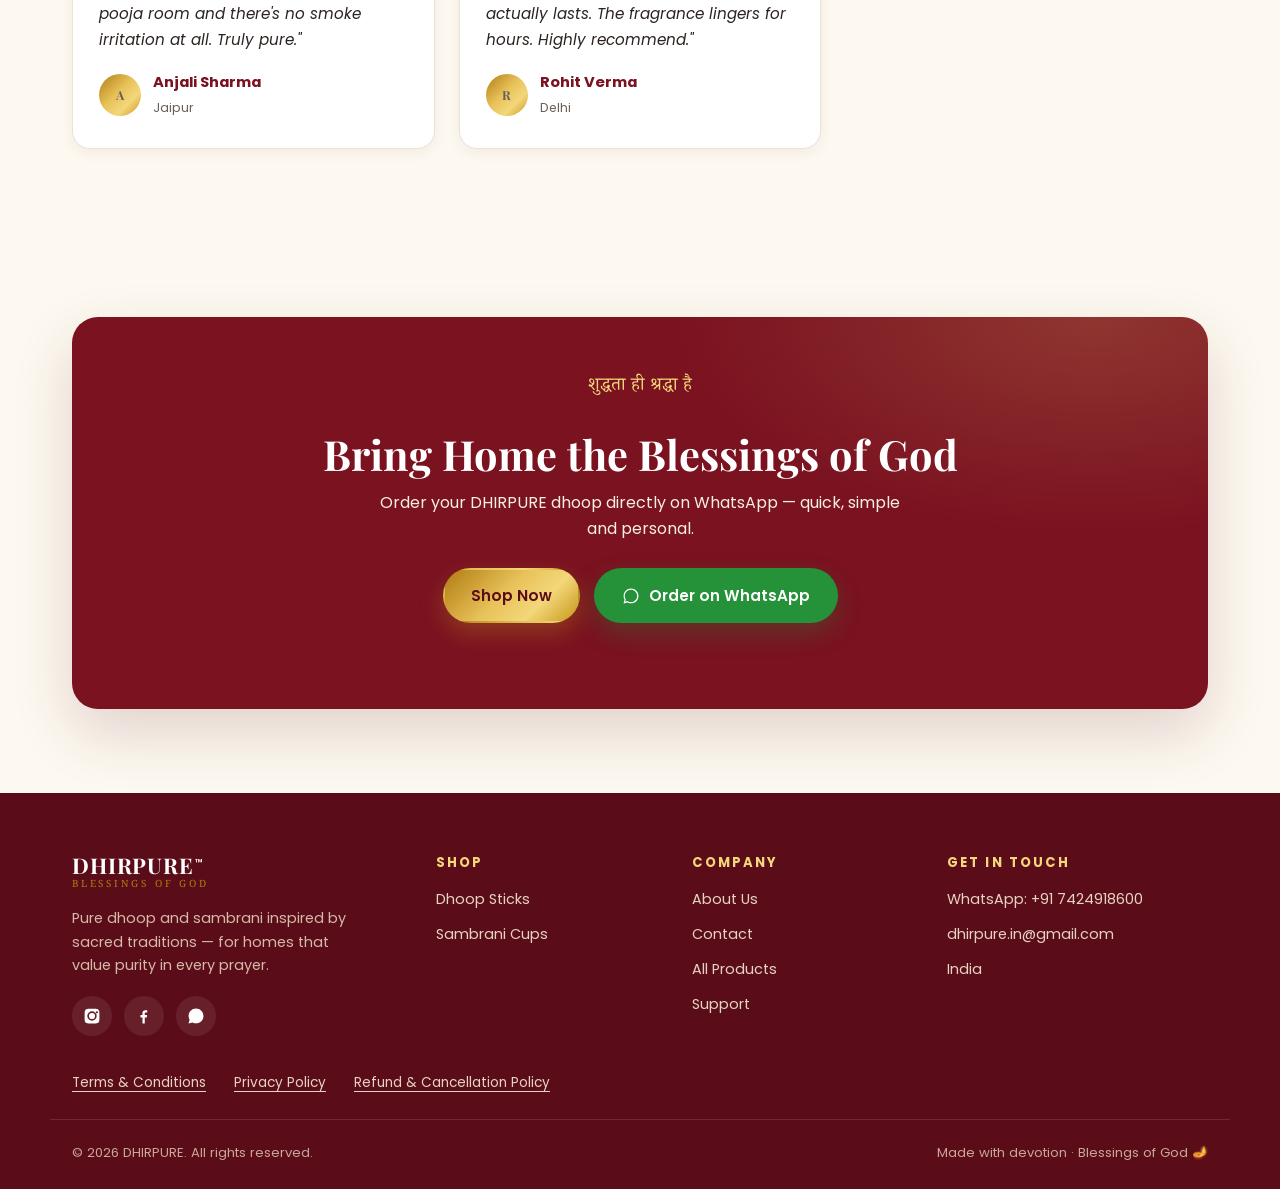
==== commit 2862a27f: "Use DHIRPURE spelling and remove trademark beside logo images" ====
--- a/index.html
+++ b/index.html
@@ -3,9 +3,9 @@
 <head>
   <meta charset="UTF-8" />
   <meta name="viewport" content="width=device-width, initial-scale=1.0" />
-  <title>DHIR PURE™ — Pure Dhoop & Sambrani | Blessings of God</title>
-  <meta name="description" content="DHIR PURE offers 100% natural, charcoal-free dhoop sticks and sambrani cups. Inspired by tradition for a pure, sacred fragrance. Blessings of God." />
-  <meta property="og:title" content="DHIR PURE™ — Blessings of God" />
+  <title>DHIRPURE™ — Pure Dhoop & Sambrani | Blessings of God</title>
+  <meta name="description" content="DHIRPURE offers 100% natural, charcoal-free dhoop sticks and sambrani cups. Inspired by tradition for a pure, sacred fragrance. Blessings of God." />
+  <meta property="og:title" content="DHIRPURE™ — Blessings of God" />
   <meta property="og:description" content="Pure dhoop & sambrani, inspired by tradition." />
   <meta property="og:type" content="website" />
   <link rel="icon" href="assets/logo.png" />
@@ -22,9 +22,8 @@
   <!-- Header -->
   <header class="header">
     <div class="container nav">
-      <a class="brand" href="index.html" aria-label="DHIR PURE trademark home">
-        <img class="brand-logo" src="assets/logo.png" alt="DHIR PURE — Blessings of God" />
-        <sup class="brand-trademark">™</sup>
+      <a class="brand" href="index.html" aria-label="DHIRPURE home">
+        <img class="brand-logo" src="assets/logo.png" alt="DHIRPURE — Blessings of God" />
       </a>
       <nav class="nav-links" aria-label="Primary">
         <a href="index.html" class="active">Home</a>
@@ -33,7 +32,7 @@
         <a href="contact.html">Contact</a>
       </nav>
       <div class="nav-cta">
-        <a class="btn btn-gold btn-sm btn-text" data-wa="Namaste DHIR PURE 🙏, I'd like to place an order.">Order Now</a>
+        <a class="btn btn-gold btn-sm btn-text" data-wa="Namaste DHIRPURE 🙏, I'd like to place an order.">Order Now</a>
         <button class="nav-toggle" aria-label="Menu"><span></span><span></span><span></span></button>
       </div>
     </div>
@@ -46,10 +45,10 @@
         <span class="eyebrow">Natural · Charcoal-Free</span>
         <p class="hero-sanskrit">शुद्ध भक्ति · शुद्ध सुगंध</p>
         <h1>Pure Dhoop for a <span class="gold">Sacred</span> Home</h1>
-        <p class="lead">DHIR PURE brings you dhoop sticks and sambrani cups, inspired by sacred traditions — pure ingredients, no charcoal, only blessings.</p>
+        <p class="lead">DHIRPURE brings you dhoop sticks and sambrani cups, inspired by sacred traditions — pure ingredients, no charcoal, only blessings.</p>
         <div class="hero-actions">
           <a class="btn btn-primary" href="shop.html">Explore Collection</a>
-          <a class="btn btn-wa" data-wa="Namaste DHIR PURE 🙏, I'd like to place an order.">
+          <a class="btn btn-wa" data-wa="Namaste DHIRPURE 🙏, I'd like to place an order.">
             <svg class="wa-ico" viewBox="0 0 24 24"><path d="M12.04 2C6.58 2 2.13 6.45 2.13 11.91c0 1.75.46 3.45 1.32 4.95L2 22l5.25-1.38c1.45.79 3.08 1.21 4.79 1.21 5.46 0 9.91-4.45 9.91-9.91C21.95 6.45 17.5 2 12.04 2zm0 18.13c-1.52 0-3.01-.41-4.3-1.18l-.31-.18-3.12.82.83-3.04-.2-.31a8.2 8.2 0 0 1-1.26-4.36c0-4.54 3.7-8.23 8.25-8.23 2.2 0 4.27.86 5.82 2.42a8.18 8.18 0 0 1 2.41 5.82c0 4.54-3.7 8.24-8.24 8.24zm4.52-6.16c-.25-.12-1.47-.72-1.69-.81-.23-.08-.39-.12-.56.12-.16.25-.64.81-.78.97-.14.17-.29.19-.54.06-.25-.12-1.05-.39-1.99-1.23-.74-.66-1.23-1.47-1.38-1.72-.14-.25-.02-.38.11-.5.11-.11.25-.29.37-.43.12-.14.16-.25.25-.41.08-.17.04-.31-.02-.43-.06-.12-.56-1.34-.76-1.84-.2-.48-.41-.42-.56-.43h-.48c-.17 0-.43.06-.66.31-.23.25-.86.85-.86 2.07 0 1.22.89 2.4 1.01 2.57.12.17 1.75 2.67 4.23 3.74.59.26 1.05.41 1.41.52.59.19 1.13.16 1.56.1.48-.07 1.47-.6 1.68-1.18.21-.58.21-1.07.14-1.18-.06-.1-.22-.16-.47-.28z"/></svg>
             Order on WhatsApp
           </a>
@@ -62,7 +61,7 @@
       </div>
       <div class="hero-art">
         <div class="hero-medallion">
-          <img src="assets/logo.png" alt="DHIR PURE logo" onerror="this.style.display='none'" />
+          <img src="assets/logo.png" alt="DHIRPURE logo" onerror="this.style.display='none'" />
         </div>
         <div class="hero-badge b1"><span class="dot">🌿</span> Eco-Friendly</div>
         <div class="hero-badge b2"><span class="dot">🌷</span> Long-Lasting</div>
@@ -99,12 +98,12 @@
   <section class="section" style="background:var(--cream-2)">
     <div class="container split">
       <div class="split-art reveal">
-        <img src="assets/logo.png" alt="DHIR PURE" onerror="this.style.display='none'" />
+        <img src="assets/logo.png" alt="DHIRPURE" onerror="this.style.display='none'" />
       </div>
       <div class="split-copy reveal">
         <span class="eyebrow">Our Promise</span>
         <h2>What we offer is only what is pure</h2>
-        <p>At DHIR PURE, devotion begins with the ingredients. We never use charcoal, synthetic perfumes or harsh fillers. Just natural botanicals and inspired by ancient traditional rituals.</p>
+        <p>At DHIRPURE, devotion begins with the ingredients. We never use charcoal, synthetic perfumes or harsh fillers. Just natural botanicals and inspired by ancient traditional rituals.</p>
         <ul class="tick-list">
           <li><span class="tk">✓</span> Sourced from trusted farms &amp; natural botanicals</li>
           <li><span class="tk">✓</span> Free from charcoal and toxic chemicals</li>
@@ -120,7 +119,7 @@
   <section class="section">
     <div class="container">
       <div class="section-head reveal">
-        <span class="eyebrow center" style="display:inline-flex">Why DHIR PURE</span>
+        <span class="eyebrow center" style="display:inline-flex">Why DHIRPURE</span>
         <h2>Rooted in Tradition &amp; Purity</h2>
       </div>
       <div class="values-grid">
@@ -187,10 +186,10 @@
       <div class="cta-band reveal">
         <p class="hero-sanskrit" style="color:var(--gold-light)">शुद्धता ही श्रद्धा है</p>
         <h2>Bring Home the Blessings of God</h2>
-        <p>Order your DHIR PURE dhoop directly on WhatsApp — quick, simple and personal.</p>
+        <p>Order your DHIRPURE dhoop directly on WhatsApp — quick, simple and personal.</p>
         <div class="hero-actions">
           <a class="btn btn-gold" href="shop.html">Shop Now</a>
-          <a class="btn btn-wa" data-wa="Namaste DHIR PURE 🙏, I'd like to place an order.">
+          <a class="btn btn-wa" data-wa="Namaste DHIRPURE 🙏, I'd like to place an order.">
             <svg class="wa-ico" viewBox="0 0 24 24"><path d="M12.04 2C6.58 2 2.13 6.45 2.13 11.91c0 1.75.46 3.45 1.32 4.95L2 22l5.25-1.38c1.45.79 3.08 1.21 4.79 1.21 5.46 0 9.91-4.45 9.91-9.91C21.95 6.45 17.5 2 12.04 2zm0 18.13c-1.52 0-3.01-.41-4.3-1.18l-.31-.18-3.12.82.83-3.04-.2-.31a8.2 8.2 0 0 1-1.26-4.36c0-4.54 3.7-8.23 8.25-8.23 2.2 0 4.27.86 5.82 2.42a8.18 8.18 0 0 1 2.41 5.82c0 4.54-3.7 8.24-8.24 8.24z"/></svg>
             Order on WhatsApp
           </a>
@@ -203,12 +202,12 @@
   <footer class="footer">
     <div class="container footer-grid">
       <div class="footer-about">
-        <div class="brand"><span class="brand-text"><b>DHIR PURE<sup class="trademark">™</sup></b><span>Blessings of God</span></span></div>
+        <div class="brand"><span class="brand-text"><b>DHIRPURE<sup class="trademark">™</sup></b><span>Blessings of God</span></span></div>
         <p>Pure dhoop and sambrani inspired by sacred traditions — for homes that value purity in every prayer.</p>
         <div class="socials">
           <a href="#" aria-label="Instagram"><svg viewBox="0 0 24 24"><path d="M12 2.2c3.2 0 3.6 0 4.9.07 1.2.06 1.8.25 2.2.42.6.2 1 .5 1.4.9.4.4.7.8.9 1.4.17.4.36 1 .42 2.2.06 1.3.07 1.7.07 4.9s0 3.6-.07 4.9c-.06 1.2-.25 1.8-.42 2.2-.2.6-.5 1-.9 1.4-.4.4-.8.7-1.4.9-.4.17-1 .36-2.2.42-1.3.06-1.7.07-4.9.07s-3.6 0-4.9-.07c-1.2-.06-1.8-.25-2.2-.42-.6-.2-1-.5-1.4-.9-.4-.4-.7-.8-.9-1.4-.17-.4-.36-1-.42-2.2C2.2 15.6 2.2 15.2 2.2 12s0-3.6.07-4.9c.06-1.2.25-1.8.42-2.2.2-.6.5-1 .9-1.4.4-.4.8-.7 1.4-.9.4-.17 1-.36 2.2-.42C8.4 2.2 8.8 2.2 12 2.2zm0 3.5a6.3 6.3 0 1 0 0 12.6 6.3 6.3 0 0 0 0-12.6zm0 10.4a4.1 4.1 0 1 1 0-8.2 4.1 4.1 0 0 1 0 8.2zm6.5-10.6a1.5 1.5 0 1 0 0 3 1.5 1.5 0 0 0 0-3z"/></svg></a>
           <a href="#" aria-label="Facebook"><svg viewBox="0 0 24 24"><path d="M13 22v-8h2.7l.4-3.2H13V8.7c0-.9.3-1.5 1.6-1.5h1.7V4.3c-.3 0-1.3-.1-2.4-.1-2.4 0-4 1.5-4 4.1v2.3H7.3V14H10v8h3z"/></svg></a>
-          <a data-wa="Namaste DHIR PURE 🙏" aria-label="WhatsApp"><svg viewBox="0 0 24 24"><path d="M12.04 2C6.58 2 2.13 6.45 2.13 11.91c0 1.75.46 3.45 1.32 4.95L2 22l5.25-1.38c1.45.79 3.08 1.21 4.79 1.21 5.46 0 9.91-4.45 9.91-9.91C21.95 6.45 17.5 2 12.04 2z"/></svg></a>
+          <a data-wa="Namaste DHIRPURE 🙏" aria-label="WhatsApp"><svg viewBox="0 0 24 24"><path d="M12.04 2C6.58 2 2.13 6.45 2.13 11.91c0 1.75.46 3.45 1.32 4.95L2 22l5.25-1.38c1.45.79 3.08 1.21 4.79 1.21 5.46 0 9.91-4.45 9.91-9.91C21.95 6.45 17.5 2 12.04 2z"/></svg></a>
         </div>
       </div>
       <div>
@@ -224,13 +223,13 @@
           <a href="about.html">About Us</a>
           <a href="contact.html">Contact</a>
           <a href="shop.html">All Products</a>
-          <a data-wa="Namaste DHIR PURE 🙏, I have a question.">Support</a>
+          <a data-wa="Namaste DHIRPURE 🙏, I have a question.">Support</a>
         </div>
       </div>
       <div>
         <h4>Get in Touch</h4>
         <div class="footer-links">
-          <a data-wa="Namaste DHIR PURE 🙏">WhatsApp: +91 7424918600</a>
+          <a data-wa="Namaste DHIRPURE 🙏">WhatsApp: +91 7424918600</a>
           <a href="mailto:dhirpure.in@gmail.com">dhirpure.in@gmail.com</a>
           <a href="contact.html">India</a>
         </div>
@@ -242,13 +241,13 @@
       <a href="refund-and-cancellation-policy.html">Refund &amp; Cancellation Policy</a>
     </nav>
     <div class="container footer-bottom">
-      <span>© <span id="year">2026</span> DHIR PURE. All rights reserved.</span>
+      <span>© <span id="year">2026</span> DHIRPURE. All rights reserved.</span>
       <span>Made with devotion · Blessings of God 🪔</span>
     </div>
   </footer>
 
   <!-- Floating WhatsApp -->
-  <a class="wa-float" data-wa="Namaste DHIR PURE 🙏, I'd like to place an order." aria-label="Chat on WhatsApp">
+  <a class="wa-float" data-wa="Namaste DHIRPURE 🙏, I'd like to place an order." aria-label="Chat on WhatsApp">
     <svg viewBox="0 0 24 24"><path d="M12.04 2C6.58 2 2.13 6.45 2.13 11.91c0 1.75.46 3.45 1.32 4.95L2 22l5.25-1.38c1.45.79 3.08 1.21 4.79 1.21 5.46 0 9.91-4.45 9.91-9.91C21.95 6.45 17.5 2 12.04 2zm0 18.13c-1.52 0-3.01-.41-4.3-1.18l-.31-.18-3.12.82.83-3.04-.2-.31a8.2 8.2 0 0 1-1.26-4.36c0-4.54 3.7-8.23 8.25-8.23 2.2 0 4.27.86 5.82 2.42a8.18 8.18 0 0 1 2.41 5.82c0 4.54-3.7 8.24-8.24 8.24zm4.52-6.16c-.25-.12-1.47-.72-1.69-.81-.23-.08-.39-.12-.56.12-.16.25-.64.81-.78.97-.14.17-.29.19-.54.06-.25-.12-1.05-.39-1.99-1.23-.74-.66-1.23-1.47-1.38-1.72-.14-.25-.02-.38.11-.5.11-.11.25-.29.37-.43.12-.14.16-.25.25-.41.08-.17.04-.31-.02-.43-.06-.12-.56-1.34-.76-1.84-.2-.48-.41-.42-.56-.43h-.48c-.17 0-.43.06-.66.31-.23.25-.86.85-.86 2.07 0 1.22.89 2.4 1.01 2.57.12.17 1.75 2.67 4.23 3.74.59.26 1.05.41 1.41.52.59.19 1.13.16 1.56.1.48-.07 1.47-.6 1.68-1.18.21-.58.21-1.07.14-1.18-.06-.1-.22-.16-.47-.28z"/></svg>
   </a>
 
--- a/styles.css
+++ b/styles.css
@@ -1,5 +1,5 @@
 /* =========================================================
-   DHIR PURE — Blessings of God
+   DHIRPURE — Blessings of God
    Brand palette: Maroon · White/Cream · Golden
    ========================================================= */
 
@@ -442,4 +442,3 @@
 
 /* Trademark styling for prominent brand names and the header logo. */
 .trademark { font-family: var(--font-body); font-size: .45em; font-weight: 500; line-height: 0; vertical-align: super; margin-left: .12em; letter-spacing: 0; }
-.brand-trademark { align-self: flex-start; margin: 5px 0 0 -9px; color: var(--maroon); font-family: var(--font-body); font-size: .65rem; font-weight: 500; line-height: 1; }
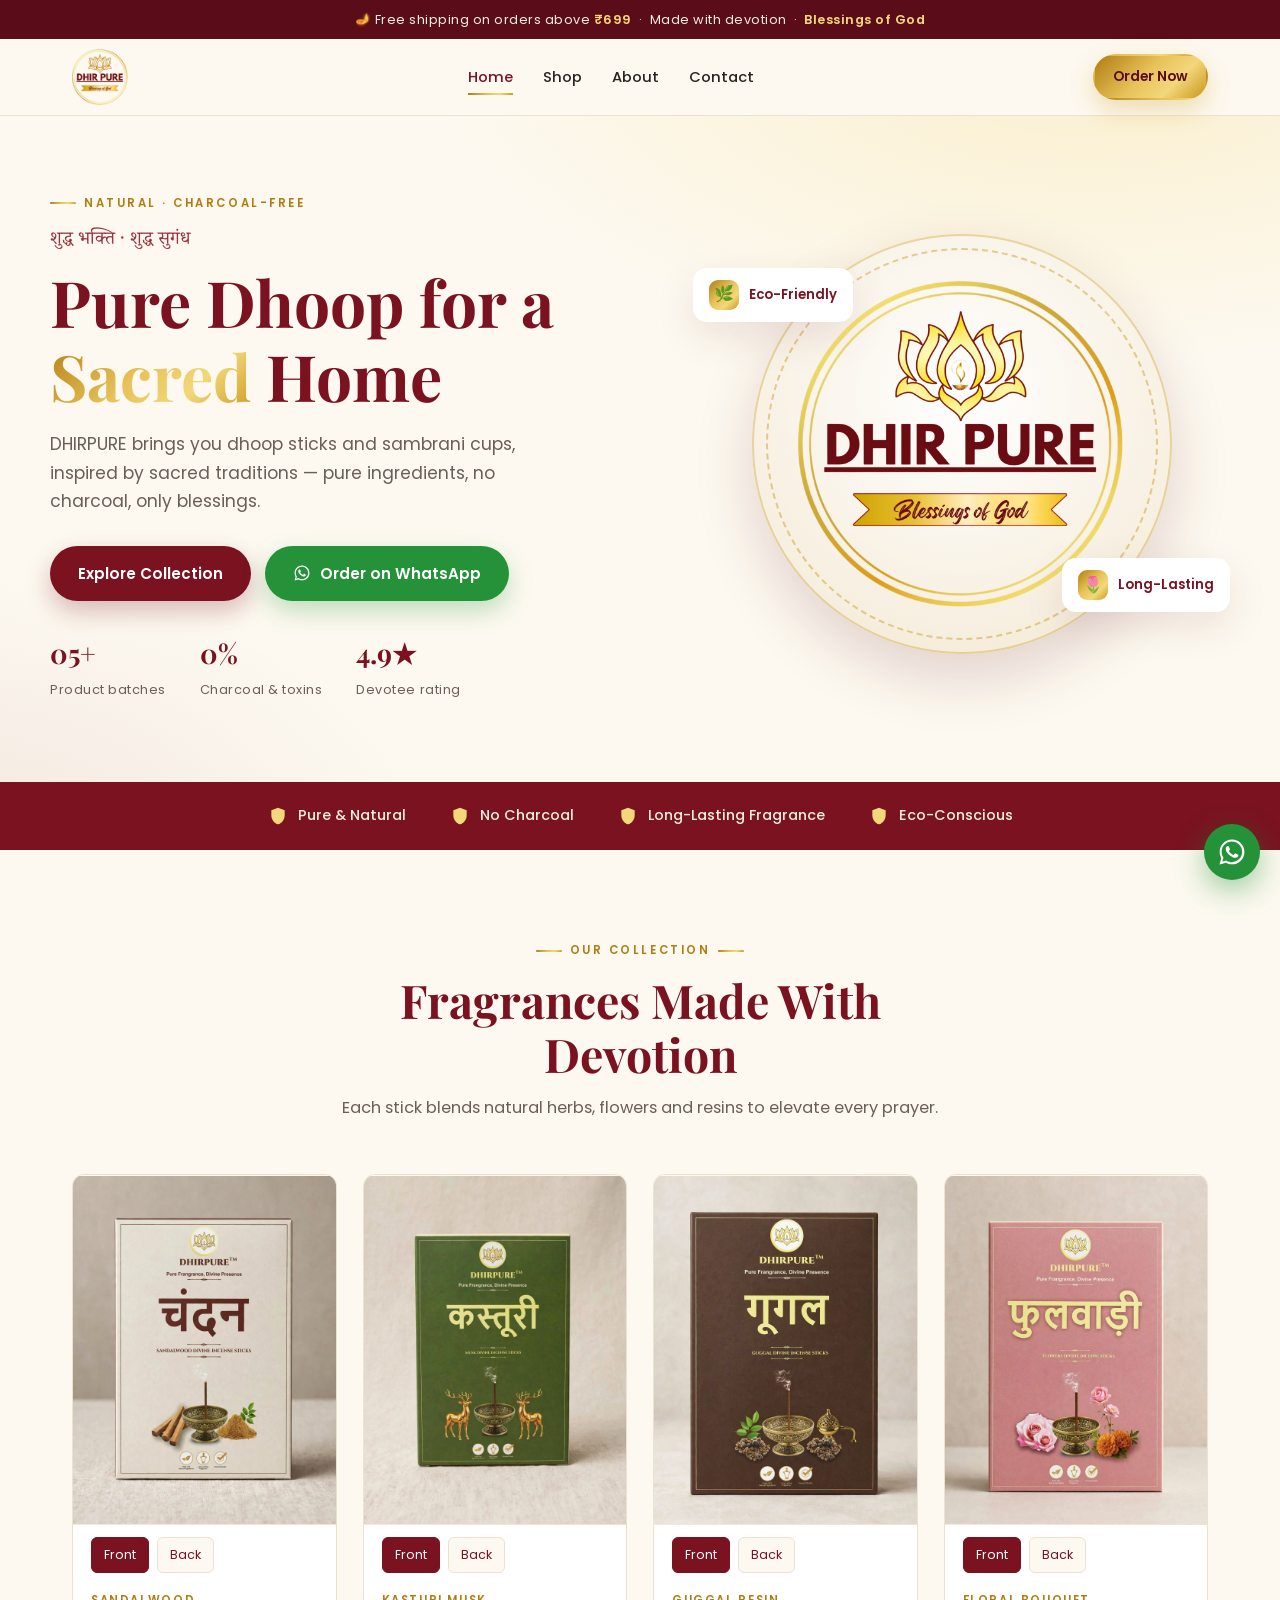
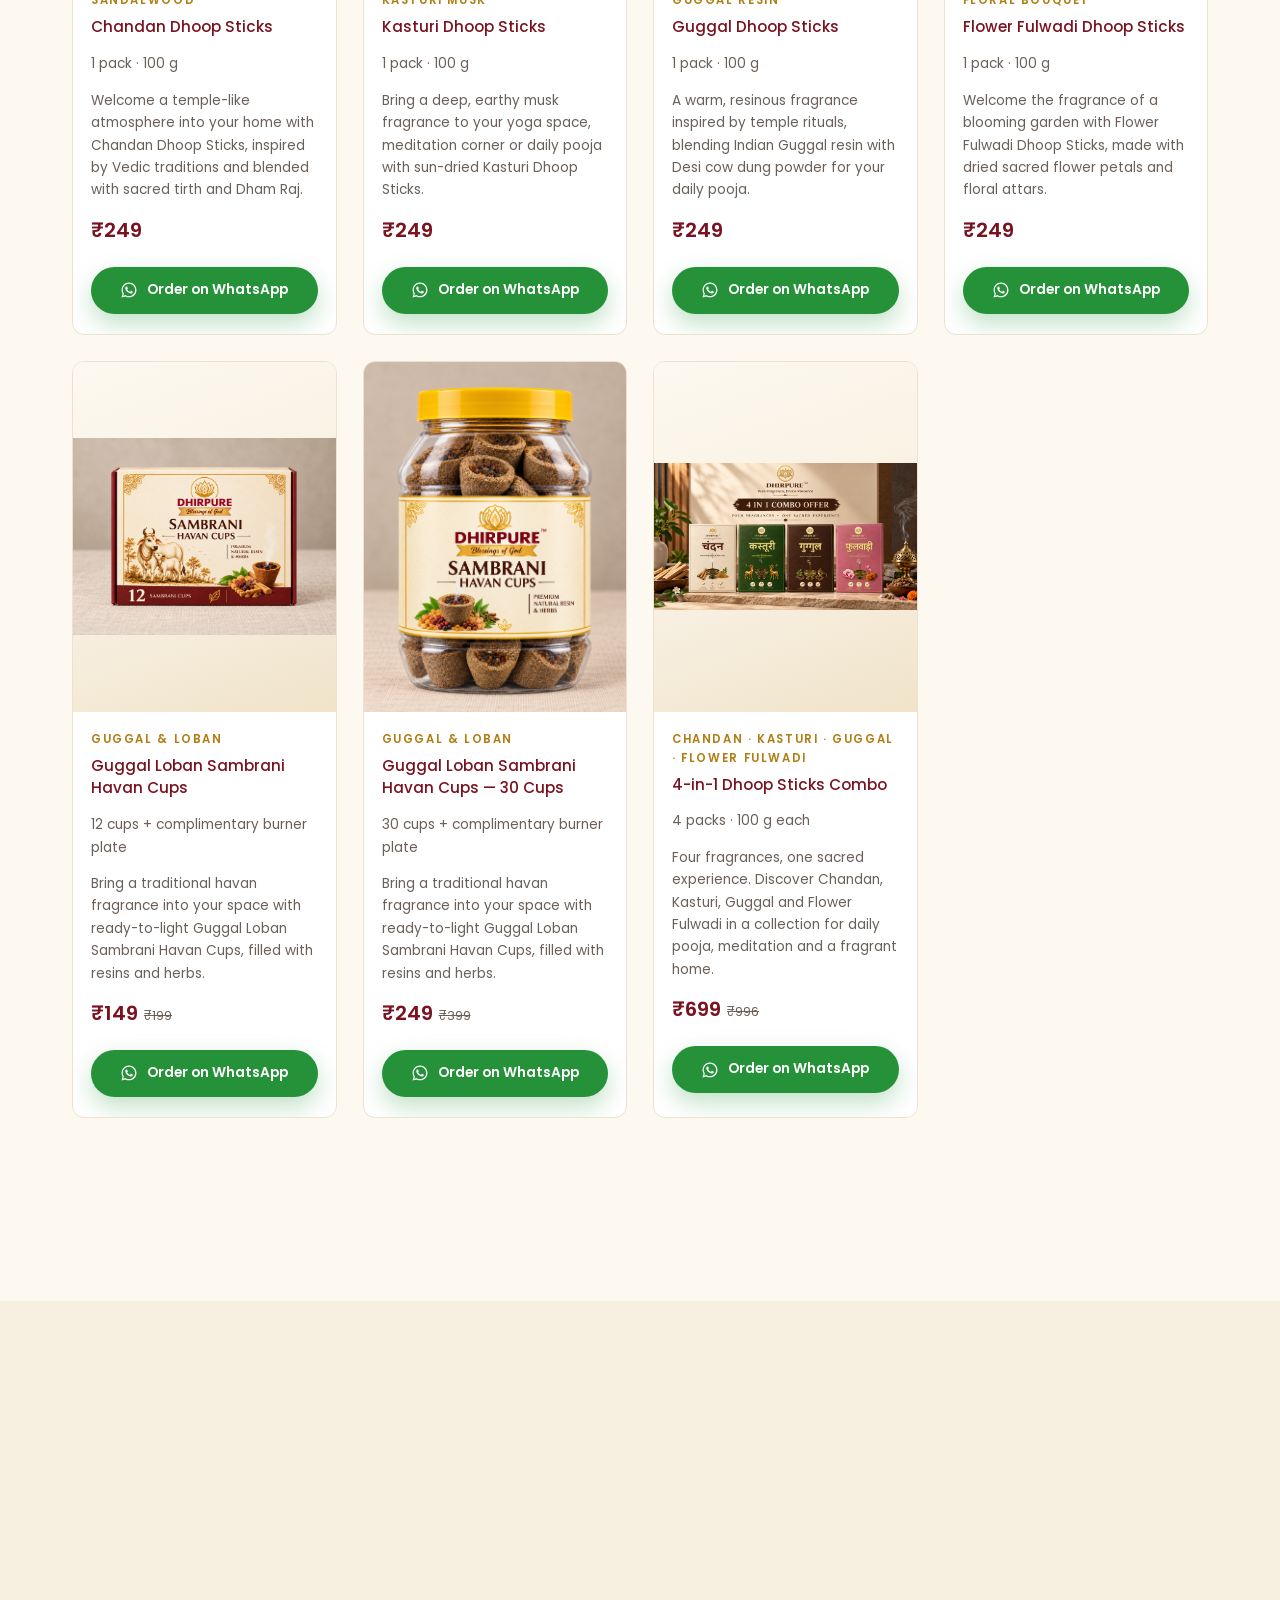
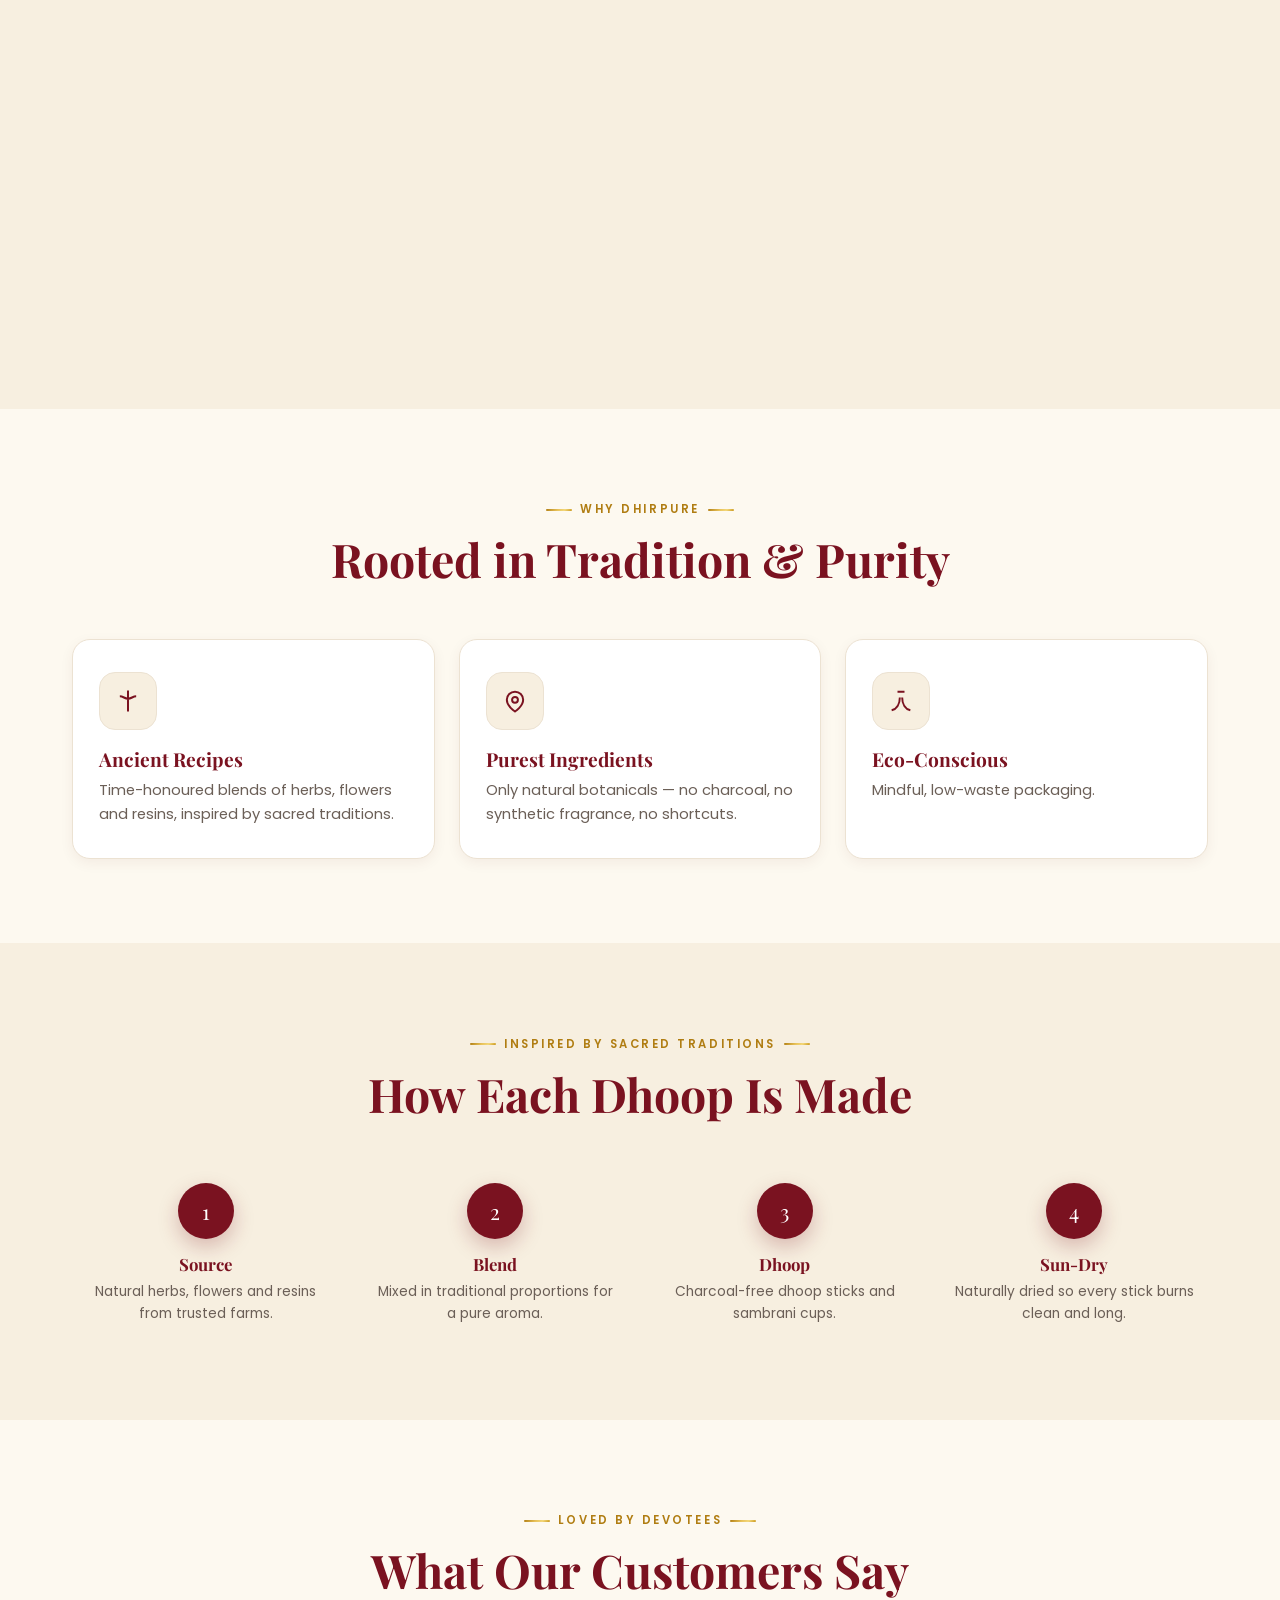
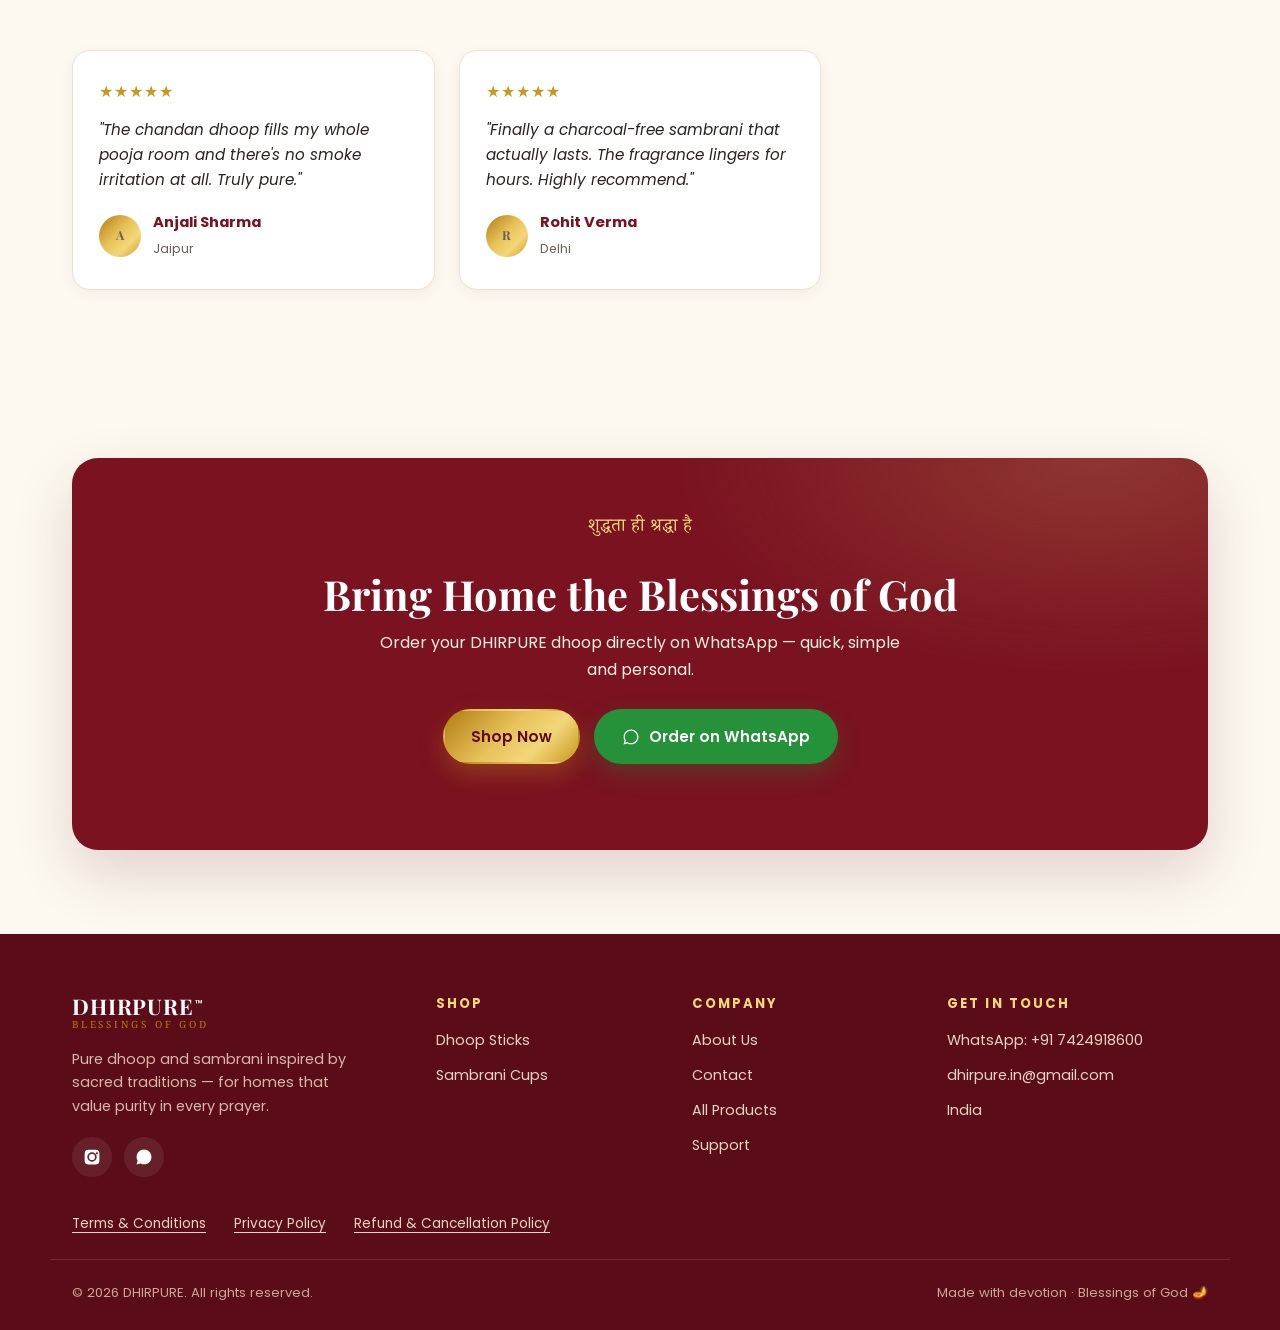
==== commit 55ab3fa8: "Link Instagram profile and remove Facebook icons from footers" ====
--- a/index.html
+++ b/index.html
@@ -205,8 +205,7 @@
         <div class="brand"><span class="brand-text"><b>DHIRPURE<sup class="trademark">™</sup></b><span>Blessings of God</span></span></div>
         <p>Pure dhoop and sambrani inspired by sacred traditions — for homes that value purity in every prayer.</p>
         <div class="socials">
-          <a href="#" aria-label="Instagram"><svg viewBox="0 0 24 24"><path d="M12 2.2c3.2 0 3.6 0 4.9.07 1.2.06 1.8.25 2.2.42.6.2 1 .5 1.4.9.4.4.7.8.9 1.4.17.4.36 1 .42 2.2.06 1.3.07 1.7.07 4.9s0 3.6-.07 4.9c-.06 1.2-.25 1.8-.42 2.2-.2.6-.5 1-.9 1.4-.4.4-.8.7-1.4.9-.4.17-1 .36-2.2.42-1.3.06-1.7.07-4.9.07s-3.6 0-4.9-.07c-1.2-.06-1.8-.25-2.2-.42-.6-.2-1-.5-1.4-.9-.4-.4-.7-.8-.9-1.4-.17-.4-.36-1-.42-2.2C2.2 15.6 2.2 15.2 2.2 12s0-3.6.07-4.9c.06-1.2.25-1.8.42-2.2.2-.6.5-1 .9-1.4.4-.4.8-.7 1.4-.9.4-.17 1-.36 2.2-.42C8.4 2.2 8.8 2.2 12 2.2zm0 3.5a6.3 6.3 0 1 0 0 12.6 6.3 6.3 0 0 0 0-12.6zm0 10.4a4.1 4.1 0 1 1 0-8.2 4.1 4.1 0 0 1 0 8.2zm6.5-10.6a1.5 1.5 0 1 0 0 3 1.5 1.5 0 0 0 0-3z"/></svg></a>
-          <a href="#" aria-label="Facebook"><svg viewBox="0 0 24 24"><path d="M13 22v-8h2.7l.4-3.2H13V8.7c0-.9.3-1.5 1.6-1.5h1.7V4.3c-.3 0-1.3-.1-2.4-.1-2.4 0-4 1.5-4 4.1v2.3H7.3V14H10v8h3z"/></svg></a>
+          <a href="https://www.instagram.com/dhirpure.in" target="_blank" rel="noopener noreferrer" aria-label="Instagram"><svg viewBox="0 0 24 24"><path d="M12 2.2c3.2 0 3.6 0 4.9.07 1.2.06 1.8.25 2.2.42.6.2 1 .5 1.4.9.4.4.7.8.9 1.4.17.4.36 1 .42 2.2.06 1.3.07 1.7.07 4.9s0 3.6-.07 4.9c-.06 1.2-.25 1.8-.42 2.2-.2.6-.5 1-.9 1.4-.4.4-.8.7-1.4.9-.4.17-1 .36-2.2.42-1.3.06-1.7.07-4.9.07s-3.6 0-4.9-.07c-1.2-.06-1.8-.25-2.2-.42-.6-.2-1-.5-1.4-.9-.4-.4-.7-.8-.9-1.4-.17-.4-.36-1-.42-2.2C2.2 15.6 2.2 15.2 2.2 12s0-3.6.07-4.9c.06-1.2.25-1.8.42-2.2.2-.6.5-1 .9-1.4.4-.4.8-.7 1.4-.9.4-.17 1-.36 2.2-.42C8.4 2.2 8.8 2.2 12 2.2zm0 3.5a6.3 6.3 0 1 0 0 12.6 6.3 6.3 0 0 0 0-12.6zm0 10.4a4.1 4.1 0 1 1 0-8.2 4.1 4.1 0 0 1 0 8.2zm6.5-10.6a1.5 1.5 0 1 0 0 3 1.5 1.5 0 0 0 0-3z"/></svg></a>
           <a data-wa="Namaste DHIRPURE 🙏" aria-label="WhatsApp"><svg viewBox="0 0 24 24"><path d="M12.04 2C6.58 2 2.13 6.45 2.13 11.91c0 1.75.46 3.45 1.32 4.95L2 22l5.25-1.38c1.45.79 3.08 1.21 4.79 1.21 5.46 0 9.91-4.45 9.91-9.91C21.95 6.45 17.5 2 12.04 2z"/></svg></a>
         </div>
       </div>
--- a/styles.css
+++ b/styles.css
@@ -442,3 +442,143 @@
 
 /* Trademark styling for prominent brand names and the header logo. */
 .trademark { font-family: var(--font-body); font-size: .45em; font-weight: 500; line-height: 0; vertical-align: super; margin-left: .12em; letter-spacing: 0; }
+
+/* Product gallery: selectors remain keyboard-accessible after category filtering. */
+.product-image-link { display: block; width: 100%; height: 100%; min-height: 0; overflow: hidden; }
+.product-image-options { display: flex; flex-wrap: wrap; gap: 8px; padding: 12px 18px 0; }
+.product-image-option { border: 1px solid var(--line); border-radius: 6px; padding: 7px 12px; font: inherit; font-size: .78rem; cursor: pointer; background: var(--cream); color: var(--maroon); }
+.product-image-option[aria-pressed="true"] { background: var(--maroon); color: #fff; border-color: var(--maroon); }
+.product-image-option:focus-visible, .product-image-link:focus-visible { outline: 2px solid var(--gold-deep); outline-offset: 3px; }
+/* Product detail layout, inspired by the supplied gallery-and-summary reference. */
+.product-detail { background: #fff; }
+.product-page { max-width: 1320px; padding-bottom: 72px; }
+.product-breadcrumb { display: flex; flex-wrap: wrap; gap: 10px; padding: 26px 0; font-size: .75rem; color: var(--ink-soft); }
+.product-breadcrumb a:hover { color: var(--maroon); }
+.product-layout { display: grid; grid-template-columns: minmax(0,1.12fr) minmax(0,1fr); gap: 56px; align-items: start; }
+.product-visual { min-width: 0; }
+.product-visual .product-gallery { display: grid; grid-template-columns: 78px minmax(0,1fr); gap: 16px; align-items: start; }
+.product-visual .card-media { grid-column: 2; grid-row: 1; aspect-ratio: 3/4; border-radius: 14px; background: #f5f2eb !important; }
+.product-visual .product-image-options { grid-column: 1; grid-row: 1; display: grid; padding: 0; gap: 12px; }
+.product-image-option img { display: none; }
+.product-visual .product-image-option { padding: 4px; border-radius: 9px; background: #faf8f3; color: var(--ink); font-size: .65rem; }
+.product-visual .product-image-option img { display: block; width: 100%; aspect-ratio: 3/4; object-fit: contain; border-radius: 5px; margin-bottom: 4px; }
+.product-visual .product-image-option[aria-pressed="true"] { border: 2px solid var(--maroon); background: #f6eeee; }
+.image-hint { margin: 12px 0 0 94px; color: var(--ink-soft); font-size: .7rem; text-align: center; }
+.product-kicker { text-transform: uppercase; font-size: .68rem; letter-spacing: .15em; color: var(--gold-deep); font-weight: 600; }
+.product-summary { padding: 16px 0 0; }
+.product-summary h1 { font-family: var(--font-body); font-size: clamp(1.8rem,3.1vw,2.6rem); font-weight: 600; letter-spacing: -.045em; line-height: 1.2; color: var(--ink); margin: 16px 0; }
+.product-scent { color: var(--ink-soft); font-size: .9rem; }
+.product-price-row { display: flex; align-items: center; gap: 14px; margin: 22px 0 2px; flex-wrap: wrap; }
+.product-price-row strong { font-size: 2rem; font-weight: 600; line-height: 1.3; }
+.product-price-row del { color: #827974; font-size: 1rem; }
+.product-saving { background: var(--maroon); color: #fff; border-radius: 4px; font-size: .7rem; padding: 4px 8px; }
+.tax-note { font-size: .7rem; color: var(--ink-soft); }
+.product-intro { color: var(--ink-soft); font-size: .92rem; line-height: 1.85; margin: 24px 0; }
+.product-pack-selector { border-top: 1px solid var(--line); padding-top: 22px; }
+.product-pack-selector h2, .product-order-form > label { display: block; font-family: var(--font-body); font-size: .8rem; color: var(--ink); font-weight: 600; margin-bottom: 12px; }
+.pack-options { display: flex; flex-wrap: wrap; gap: 10px; }
+.pack-option { display: inline-block; border: 1px solid var(--line); padding: 10px 16px; border-radius: 6px; font-size: .8rem; margin: 0; }
+.pack-option.selected { border-color: var(--maroon); background: #faf3f2; color: var(--maroon); }
+.product-order-form { margin-top: 24px; }
+.order-row { display: flex; gap: 12px; }
+.quantity-stepper { display: flex; border: 1px solid var(--line); border-radius: 8px; align-items: center; }
+.quantity-stepper button { background: none; border: 0; width: 32px; height: 48px; cursor: pointer; color: var(--ink); font-size: 1.1rem; }
+.quantity-stepper input { width: 42px; border: 0; text-align: center; font: inherit; font-size: .85rem; appearance: textfield; -moz-appearance: textfield; }
+.quantity-stepper input::-webkit-inner-spin-button { appearance: none; }
+.product-order-button { background: var(--maroon); color: #fff; border-radius: 8px; flex: 1; font-size: .88rem; padding: 14px; }
+.product-order-button:hover { background: var(--maroon-dark); }
+.order-total { font-size: .75rem; color: var(--ink-soft); margin-top: 10px; }
+.product-assurances { display: grid; grid-template-columns: repeat(3,minmax(0,1fr)); gap: 12px; border-top: 1px solid var(--line); padding: 24px 0 0; margin-top: 24px; }
+.product-assurances b { font-size: .68rem; font-weight: 600; display: block; }
+.product-assurances span, .product-assurances a { display: block; font-size: .64rem; color: var(--ink-soft); margin-top: 5px; }
+.product-information { margin-top: 70px; }
+.product-tabs { display: flex; overflow-x: auto; border-bottom: 1px solid var(--line); gap: 30px; }
+.product-tabs button { font: inherit; font-size: .8rem; background: none; border: 0; border-bottom: 2px solid transparent; padding: 15px 0; color: var(--ink-soft); white-space: nowrap; cursor: pointer; }
+.product-tabs button[aria-selected="true"] { color: var(--maroon); border-bottom-color: var(--maroon); }
+.product-information-layout { display: grid; grid-template-columns: 1.2fr 1fr; gap: 64px; margin-top: 30px; }
+.product-panels { font-size: .85rem; line-height: 1.9; color: var(--ink-soft); }
+.product-panels h2 { font-family: var(--font-body); color: var(--ink); font-size: 1.15rem; font-weight: 500; margin-bottom: 16px; }
+.product-panels h3 { font-family: var(--font-body); font-size: .95rem; color: var(--ink); margin: 22px 0 12px; }
+.product-panels p { margin-bottom: 16px; }
+.product-panels a { color: var(--maroon); text-decoration: underline; }
+.product-specs { margin-top: 24px; }
+.product-specs > div { display: grid; grid-template-columns: 120px minmax(0,1fr); border-bottom: 1px solid var(--line); padding: 10px 0; gap: 16px; }
+.product-specs dt { font-weight: 500; color: var(--ink); }
+.product-specs dd { margin: 0; }
+.product-story { background: #f7f2e7; border-radius: 14px; padding: 40px; display: flex; flex-direction: column; justify-content: center; }
+.product-story h2 { font-size: clamp(1.8rem,3vw,2.5rem); margin: 18px 0; font-weight: 500; line-height: 1.25; }
+.product-story p { font-size: .85rem; color: var(--ink-soft); max-width: 330px; }
+.product-story a { font-size: .8rem; color: var(--maroon); margin-top: 22px; }
+.related-products { margin-top: 72px; }
+.related-heading { display: flex; justify-content: space-between; align-items: center; gap: 16px; margin-bottom: 24px; }
+.related-heading h2 { font-family: var(--font-body); color: var(--ink); font-size: 1.4rem; font-weight: 500; letter-spacing: -.03em; }
+.related-heading a { font-size: .75rem; }
+.related-products .product-grid { grid-template-columns: repeat(4,minmax(0,1fr)); gap: 18px; }
+.related-products .card .desc, .related-products .card .btn-wa, .related-products .product-image-options { display: none; }
+.product-view-link { color: var(--maroon); font-size: .8rem; font-weight: 500; margin: 10px 0 0; display: flex; justify-content: space-between; }
+.product-grid .card { box-shadow: none; border-radius: 12px; }
+.product-grid .card:hover { transform: translateY(-3px); }
+.product-grid .card h3 { font-family: var(--font-body); font-size: .95rem; font-weight: 500; line-height: 1.5; }
+.product-grid .price { font-family: var(--font-body); font-weight: 600; }
+.product-not-found { padding: 100px 0; text-align: center; }
+.product-not-found p { margin: 24px 0; }
+.product-page button:focus-visible, .product-page a:focus-visible, .product-page input:focus-visible { outline: 2px solid var(--gold-deep); outline-offset: 4px; }
+@media (max-width: 1000px) {
+ .product-layout { gap: 28px; }
+ .product-visual .product-gallery { grid-template-columns: 1fr; }
+ .product-visual .card-media { grid-column: 1; grid-row: 1; }
+ .product-visual .product-image-options { grid-column: 1; grid-row: 2; display: flex; }
+ .product-visual .product-image-option { width: 65px; }
+ .image-hint { margin-left: 0; }
+ .product-information-layout { gap: 30px; }
+ .related-products .product-grid { grid-template-columns: repeat(2,minmax(0,1fr)); }
+}
+@media (max-width: 720px) {
+ .product-layout, .product-information-layout { grid-template-columns: 1fr; }
+ .product-summary { padding-top: 0; }
+ .product-visual .card-media { aspect-ratio: 1; }
+ .product-summary h1 { font-size: 1.9rem; }
+ .product-information { margin-top: 44px; }
+ .product-tabs { gap: 22px; }
+ .product-story { padding: 28px; }
+ .product-assurances { gap: 10px; }
+ .related-products { margin-top: 44px; }
+ .related-heading { align-items: start; }
+ .related-heading h2 { font-size: 1.2rem; }
+ .related-products .card-body { padding: 12px; }
+ .related-products .card .fragrance { font-size: .58rem; letter-spacing: .05em; }
+ .related-products .card h3 { font-size: .8rem; }
+ .related-products .product-pack { font-size: .7rem; }
+ .order-row { flex-wrap: wrap; }
+ .product-order-button { min-width: 170px; }
+}
+/* Ensure the collapsed mobile menu is fully hidden above the header. */
+@media (max-width: 720px) {
+ .nav-links { visibility: hidden; pointer-events: none; }
+ .nav-links.open { visibility: visible; pointer-events: auto; }
+}
+
+.card-media > a.product-image-link { display: grid; place-items: center; }
+/* Responsive image frames: size images from the frame, never intrinsic file dimensions. */
+.hero-grid > *, .product-grid > *, .product-layout > * { min-width: 0; }
+.hero-art { width: 100%; min-width: 0; }
+.hero-medallion { width: min(420px, 100%); max-width: 100%; min-width: 0; }
+.hero-badge.b1 { left: 0; }
+.hero-badge.b2 { right: 0; }
+.card-media { width: 100%; min-width: 0; min-height: 0; }
+.card-media > .product-image-link { position: absolute; inset: 0; width: 100%; height: 100%; }
+.card-media .product-gallery-image { display: block; width: 100%; height: 100%; min-width: 0; min-height: 0; max-width: 100%; max-height: 100%; object-fit: contain; object-position: center; }
+.product-grid .card-media { aspect-ratio: 3 / 4; }
+.product-visual .card-media { aspect-ratio: 3 / 4; }
+@media (max-width: 980px) {
+ .hero-grid { grid-template-columns: minmax(0, 1fr); padding: 46px 22px 54px; }
+ .hero-medallion { width: min(360px, 85vw); }
+}
+@media (max-width: 540px) {
+ .hero-grid { gap: 28px; padding: 36px 20px 44px; }
+ .hero-medallion { width: min(280px, 78vw); }
+ .hero-copy h1 { font-size: clamp(2rem, 8vw, 2.65rem); }
+ .product-grid .card-media { aspect-ratio: 1 / 1; }
+ .product-visual .card-media { aspect-ratio: 3 / 4; max-height: 65svh; }
+ .hero-stats { gap: 20px; }
+}
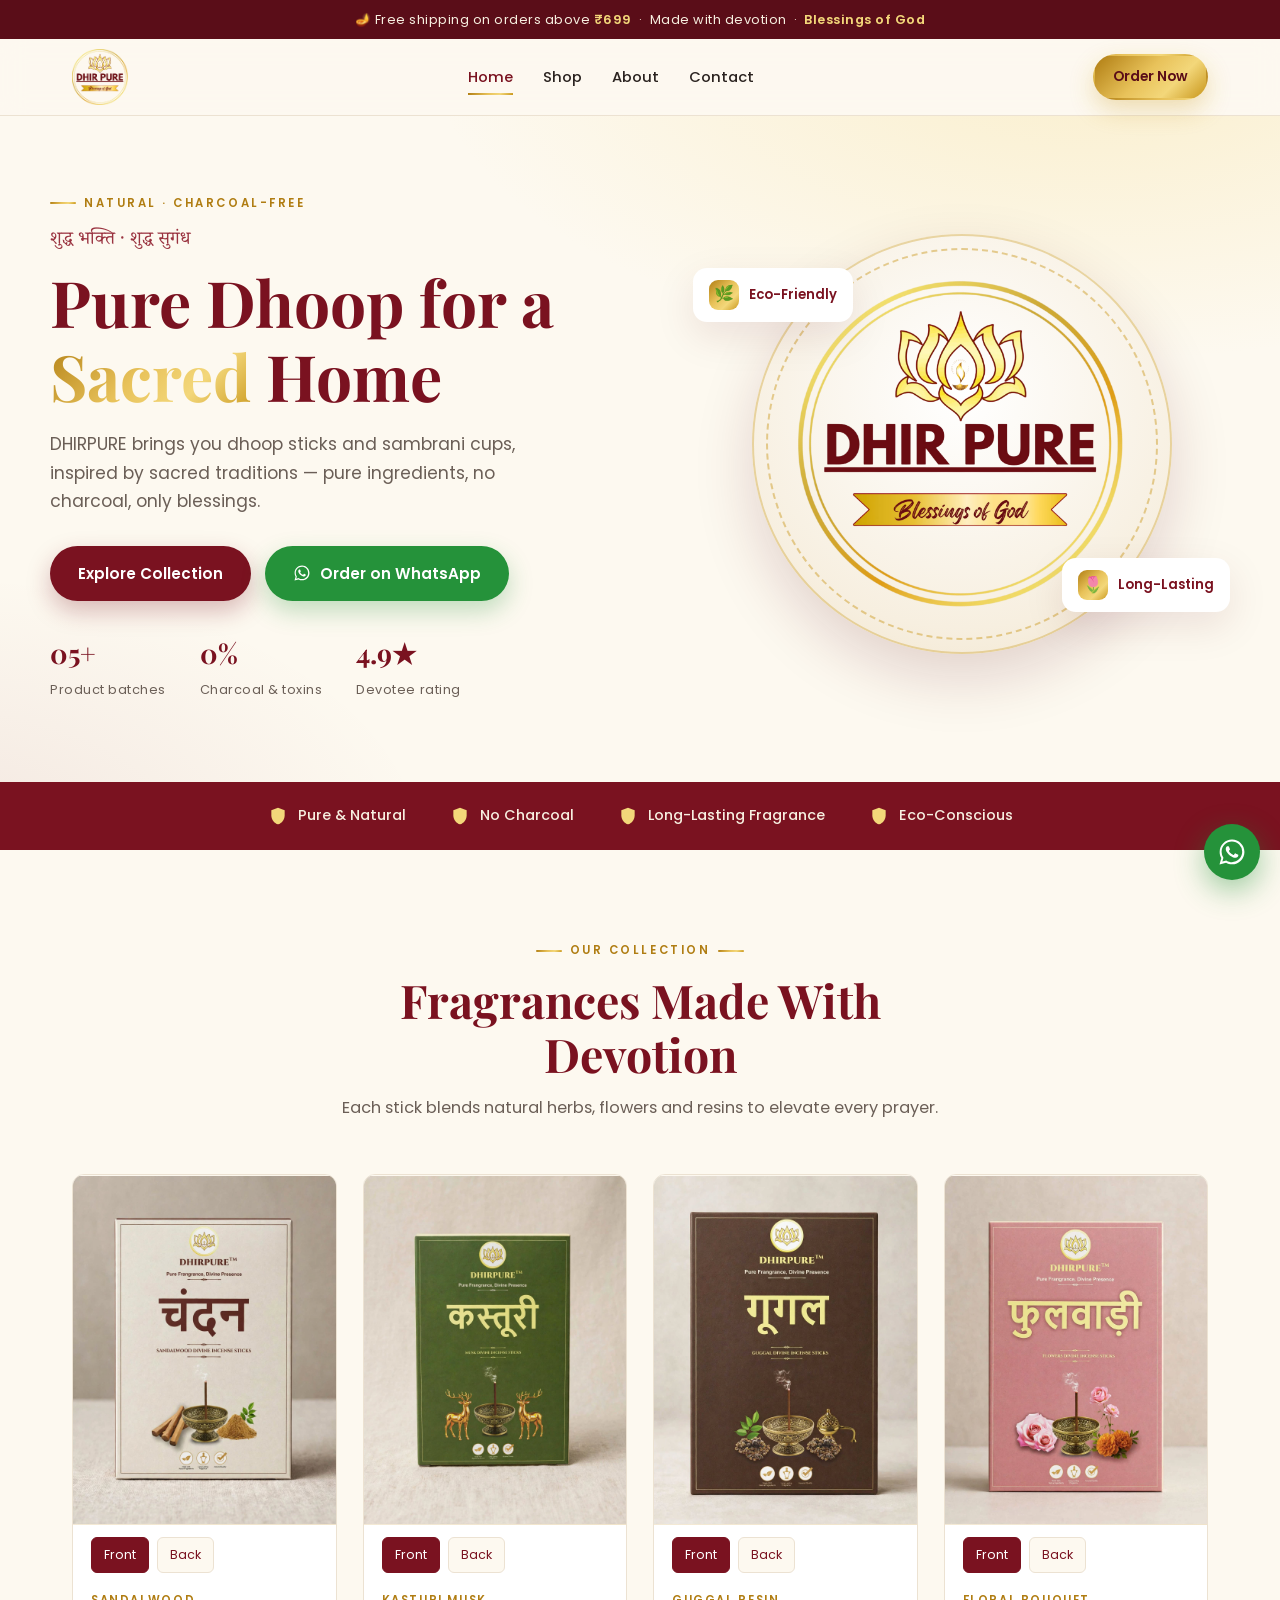
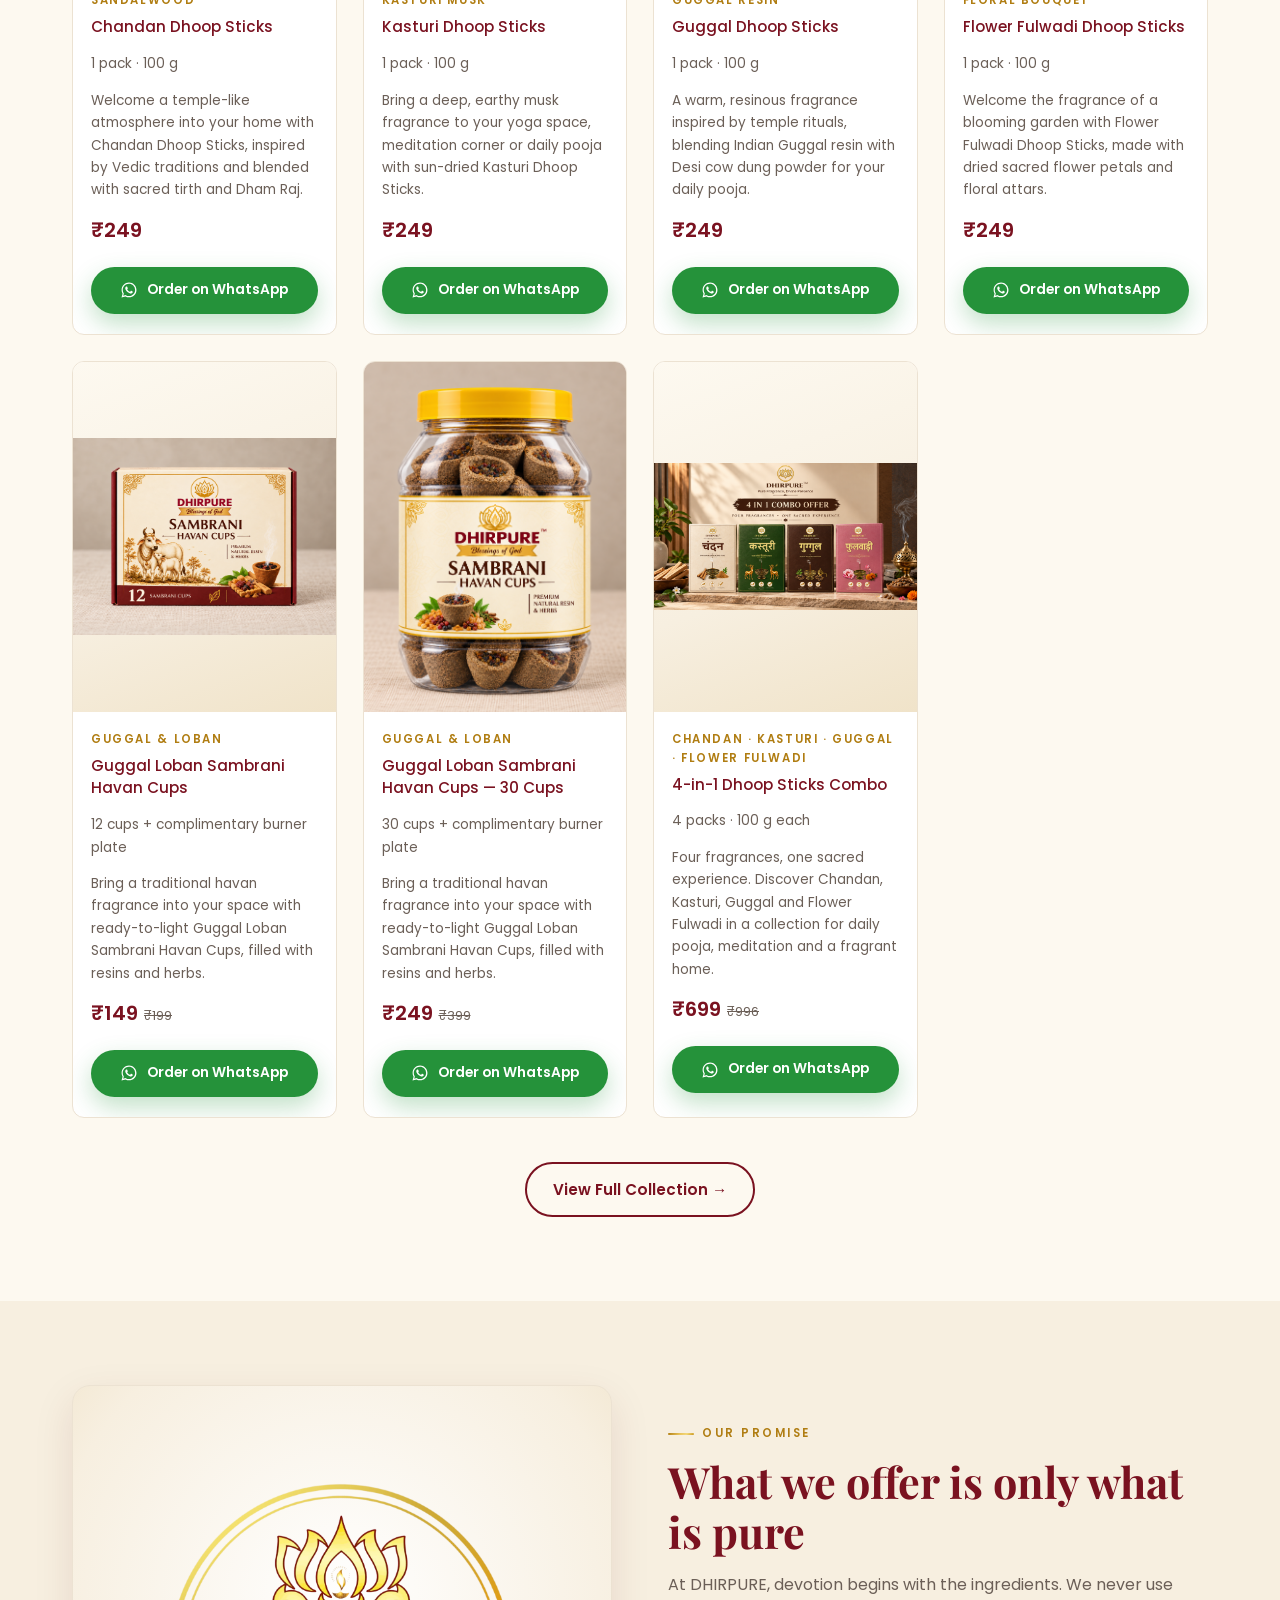
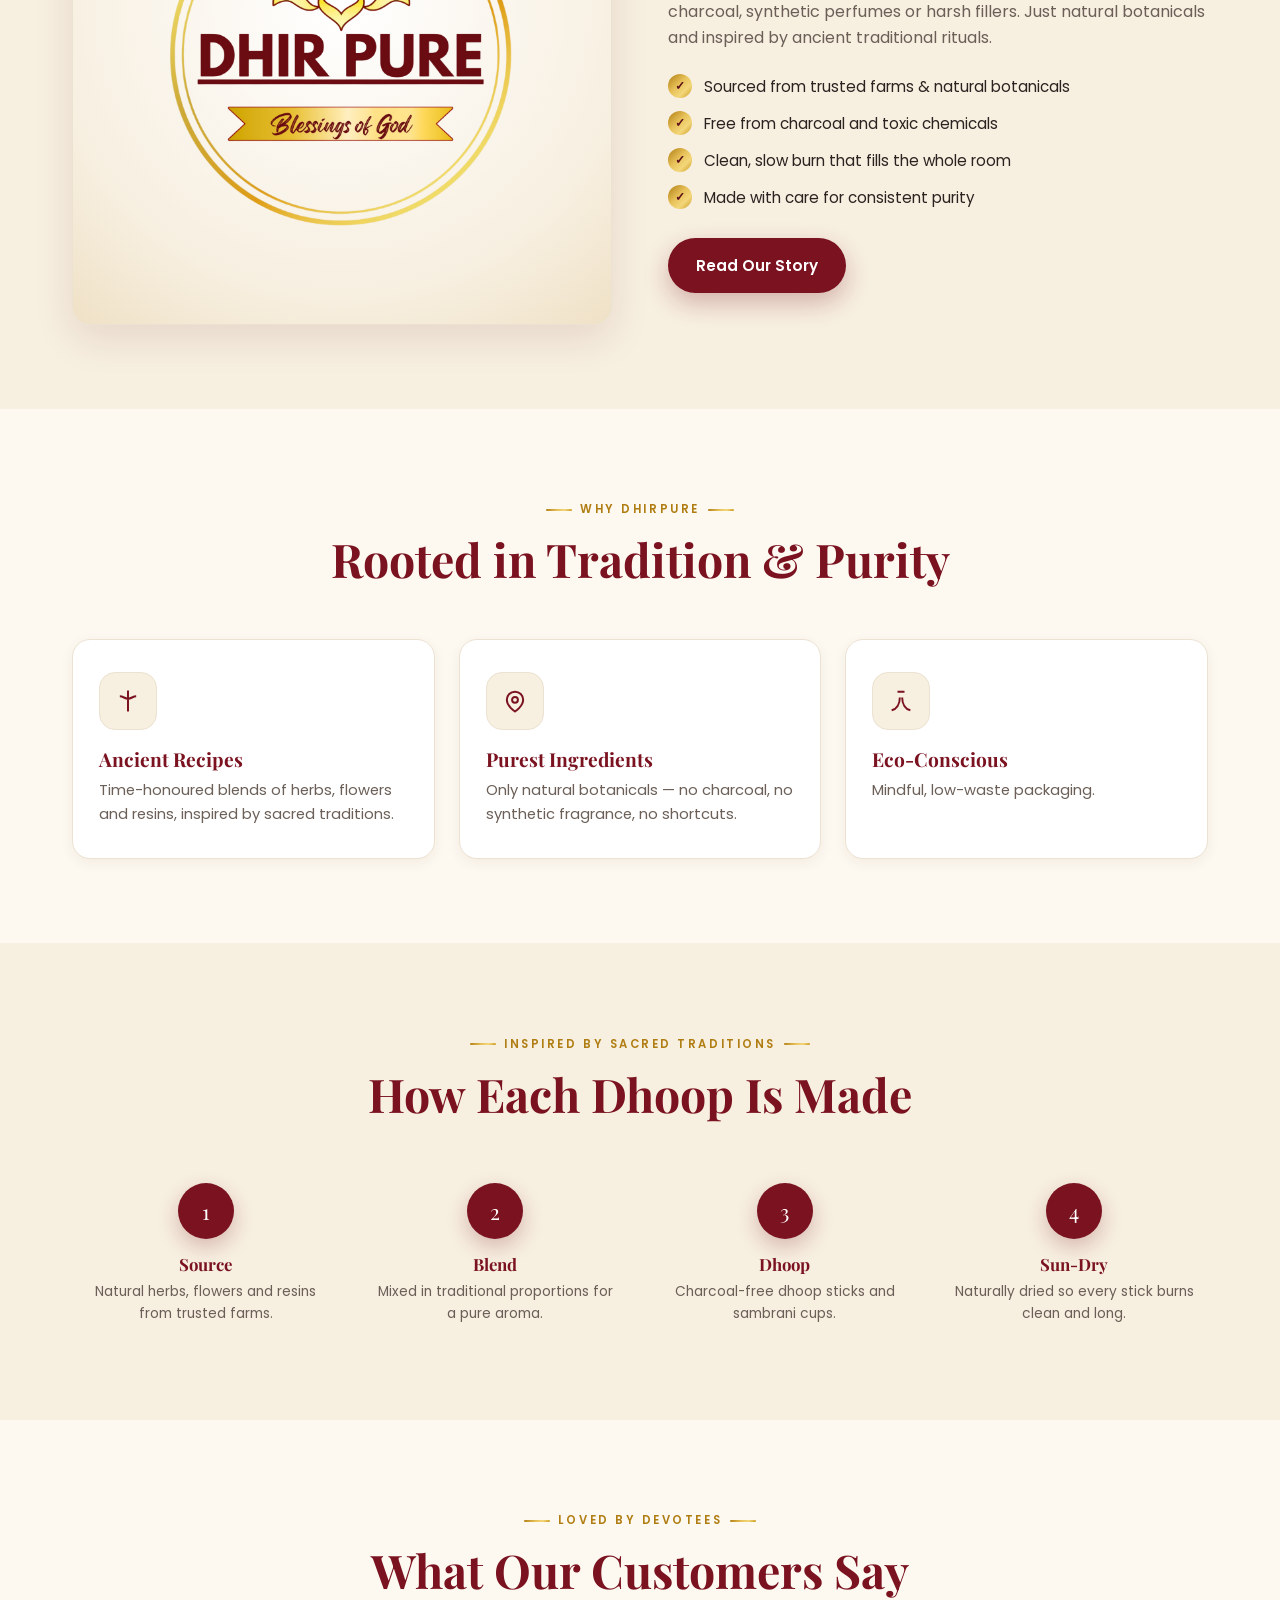
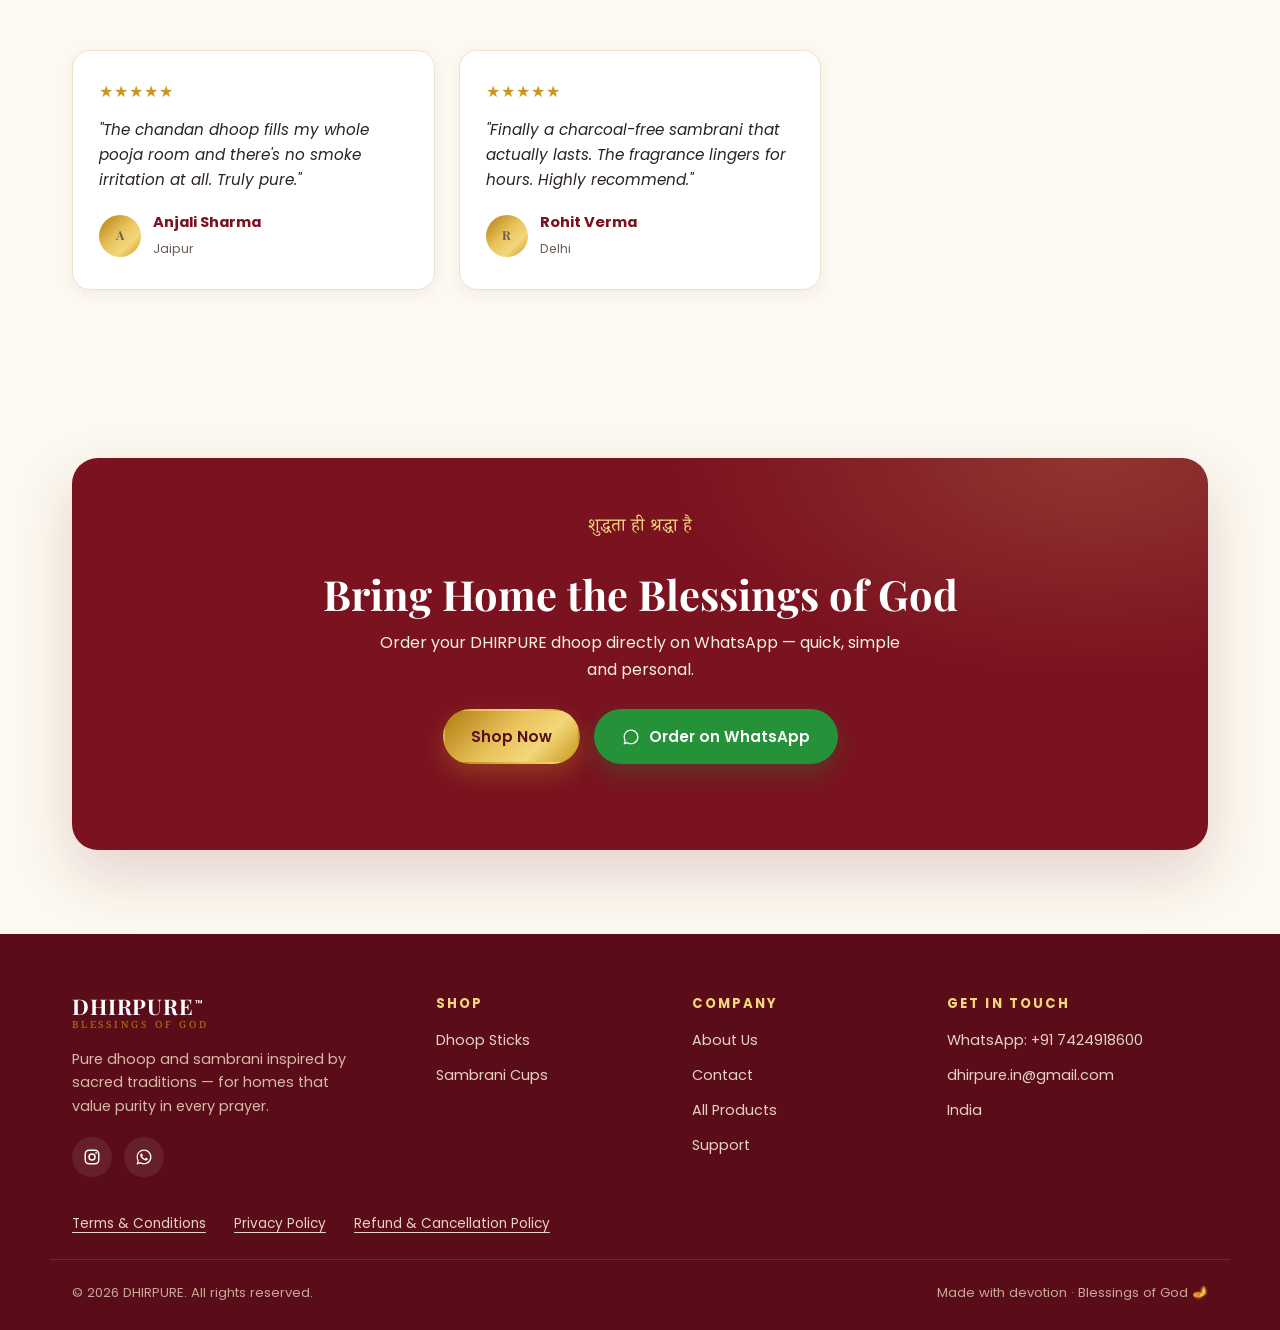
==== commit 0de46e9b: "Use recognizable Instagram and WhatsApp logos in all footers" ====
--- a/index.html
+++ b/index.html
@@ -205,8 +205,8 @@
         <div class="brand"><span class="brand-text"><b>DHIRPURE<sup class="trademark">™</sup></b><span>Blessings of God</span></span></div>
         <p>Pure dhoop and sambrani inspired by sacred traditions — for homes that value purity in every prayer.</p>
         <div class="socials">
-          <a href="https://www.instagram.com/dhirpure.in" target="_blank" rel="noopener noreferrer" aria-label="Instagram"><svg viewBox="0 0 24 24"><path d="M12 2.2c3.2 0 3.6 0 4.9.07 1.2.06 1.8.25 2.2.42.6.2 1 .5 1.4.9.4.4.7.8.9 1.4.17.4.36 1 .42 2.2.06 1.3.07 1.7.07 4.9s0 3.6-.07 4.9c-.06 1.2-.25 1.8-.42 2.2-.2.6-.5 1-.9 1.4-.4.4-.8.7-1.4.9-.4.17-1 .36-2.2.42-1.3.06-1.7.07-4.9.07s-3.6 0-4.9-.07c-1.2-.06-1.8-.25-2.2-.42-.6-.2-1-.5-1.4-.9-.4-.4-.7-.8-.9-1.4-.17-.4-.36-1-.42-2.2C2.2 15.6 2.2 15.2 2.2 12s0-3.6.07-4.9c.06-1.2.25-1.8.42-2.2.2-.6.5-1 .9-1.4.4-.4.8-.7 1.4-.9.4-.17 1-.36 2.2-.42C8.4 2.2 8.8 2.2 12 2.2zm0 3.5a6.3 6.3 0 1 0 0 12.6 6.3 6.3 0 0 0 0-12.6zm0 10.4a4.1 4.1 0 1 1 0-8.2 4.1 4.1 0 0 1 0 8.2zm6.5-10.6a1.5 1.5 0 1 0 0 3 1.5 1.5 0 0 0 0-3z"/></svg></a>
-          <a data-wa="Namaste DHIRPURE 🙏" aria-label="WhatsApp"><svg viewBox="0 0 24 24"><path d="M12.04 2C6.58 2 2.13 6.45 2.13 11.91c0 1.75.46 3.45 1.32 4.95L2 22l5.25-1.38c1.45.79 3.08 1.21 4.79 1.21 5.46 0 9.91-4.45 9.91-9.91C21.95 6.45 17.5 2 12.04 2z"/></svg></a>
+          <a href="https://www.instagram.com/dhirpure.in" target="_blank" rel="noopener noreferrer" aria-label="Instagram"><svg viewBox="0 0 24 24" aria-hidden="true"><rect x="3" y="3" width="18" height="18" rx="5" fill="none" stroke="currentColor" stroke-width="2"/><circle cx="12" cy="12" r="4" fill="none" stroke="currentColor" stroke-width="2"/><circle cx="17.5" cy="6.5" r="1.2" fill="currentColor"/></svg></a>
+          <a data-wa="Namaste DHIRPURE 🙏" aria-label="WhatsApp"><svg viewBox="0 0 24 24" aria-hidden="true"><path d="M12.04 2C6.58 2 2.13 6.45 2.13 11.91c0 1.75.46 3.45 1.32 4.95L2 22l5.25-1.38c1.45.79 3.08 1.21 4.79 1.21 5.46 0 9.91-4.45 9.91-9.91C21.95 6.45 17.5 2 12.04 2zm0 18.13c-1.52 0-3.01-.41-4.3-1.18l-.31-.18-3.12.82.83-3.04-.2-.31a8.2 8.2 0 0 1-1.26-4.36c0-4.54 3.7-8.23 8.25-8.23 2.2 0 4.27.86 5.82 2.42a8.18 8.18 0 0 1 2.41 5.82c0 4.54-3.7 8.24-8.24 8.24zm4.52-6.16c-.25-.12-1.47-.72-1.69-.81-.23-.08-.39-.12-.56.12-.16.25-.64.81-.78.97-.14.17-.29.19-.54.06-.25-.12-1.05-.39-1.99-1.23-.74-.66-1.23-1.47-1.38-1.72-.14-.25-.02-.38.11-.5.11-.11.25-.29.37-.43.12-.14.16-.25.25-.41.08-.17.04-.31-.02-.43-.06-.12-.56-1.34-.76-1.84-.2-.48-.41-.42-.56-.43h-.48c-.17 0-.43.06-.66.31-.23.25-.86.85-.86 2.07 0 1.22.89 2.4 1.01 2.57.12.17 1.75 2.67 4.23 3.74.59.26 1.05.41 1.41.52.59.19 1.13.16 1.56.1.48-.07 1.47-.6 1.68-1.18.21-.58.21-1.07.14-1.18-.06-.1-.22-.16-.47-.28z"/></svg></a>
         </div>
       </div>
       <div>
--- a/styles.css
+++ b/styles.css
@@ -582,3 +582,5 @@
  .product-visual .card-media { aspect-ratio: 3 / 4; max-height: 65svh; }
  .hero-stats { gap: 20px; }
 }
+/* Social icons inherit the footer button foreground for consistent contrast. */
+.socials a { color: #fff; }
